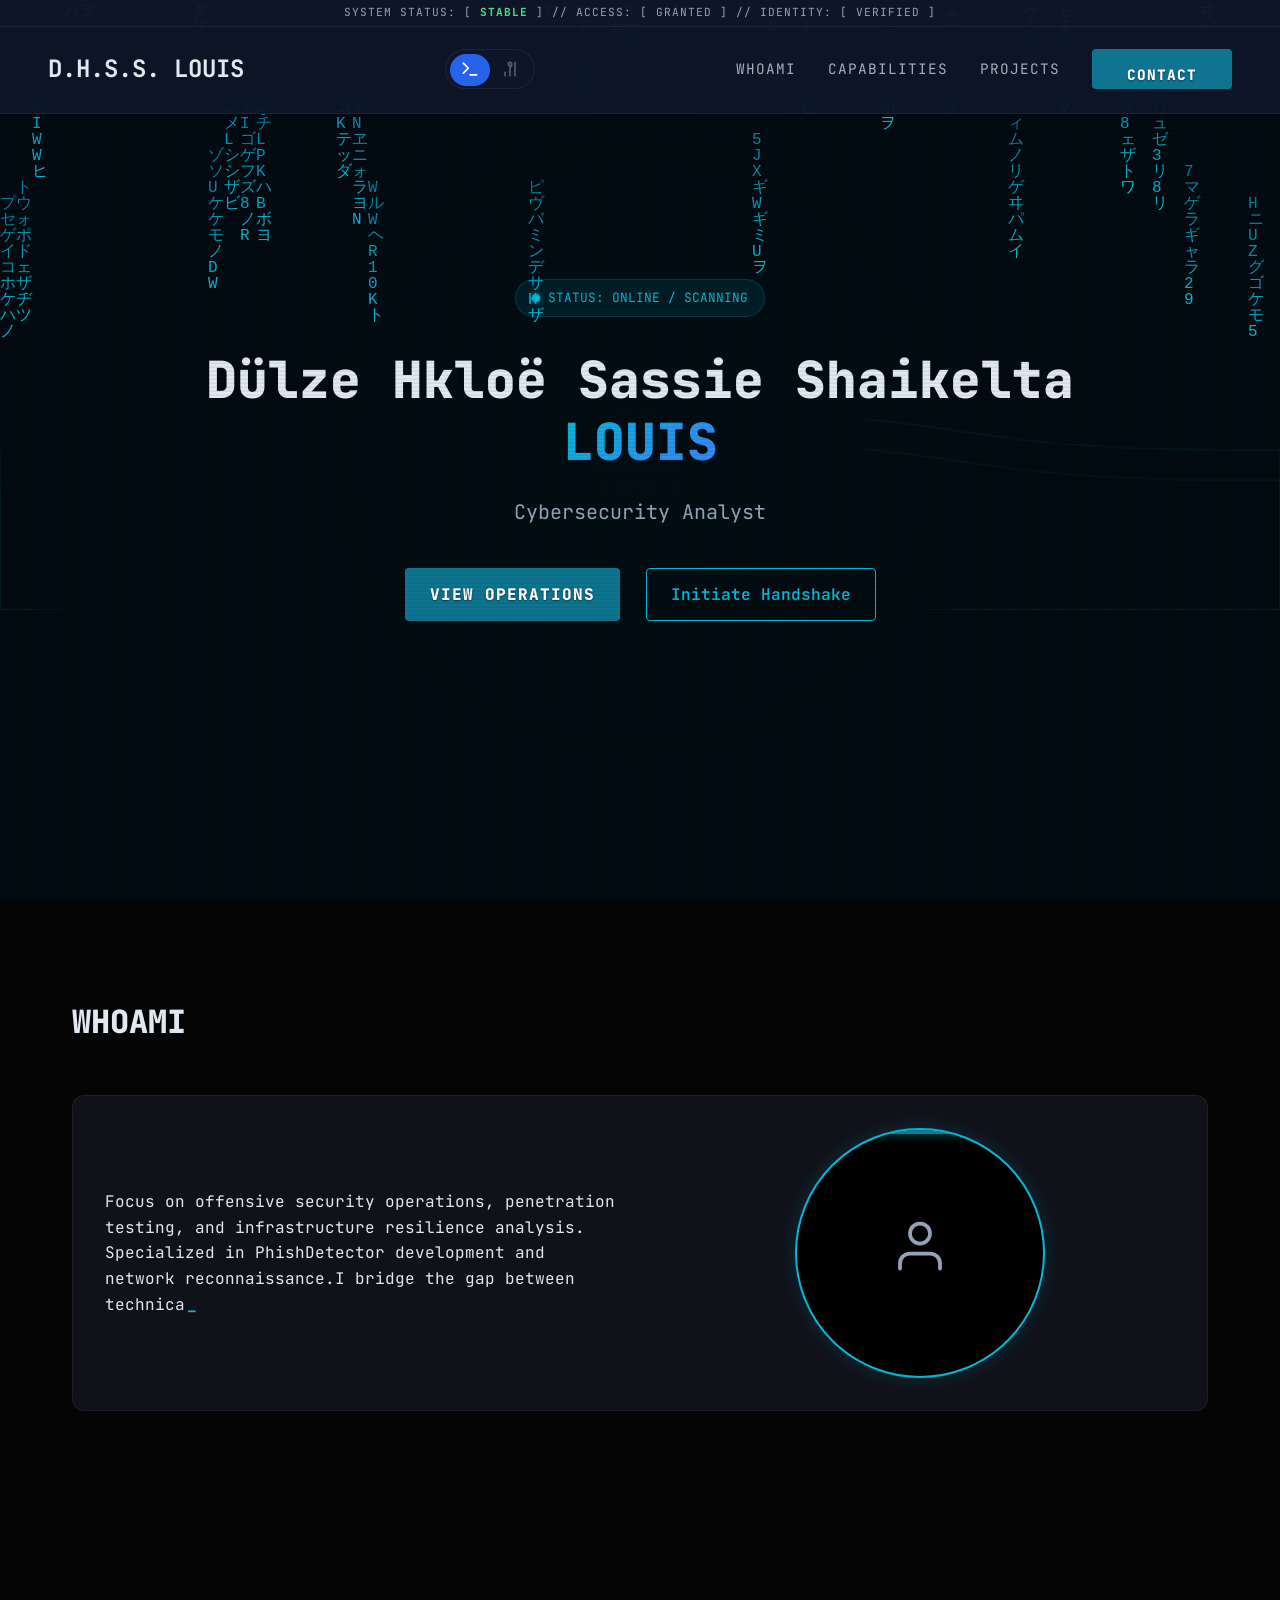
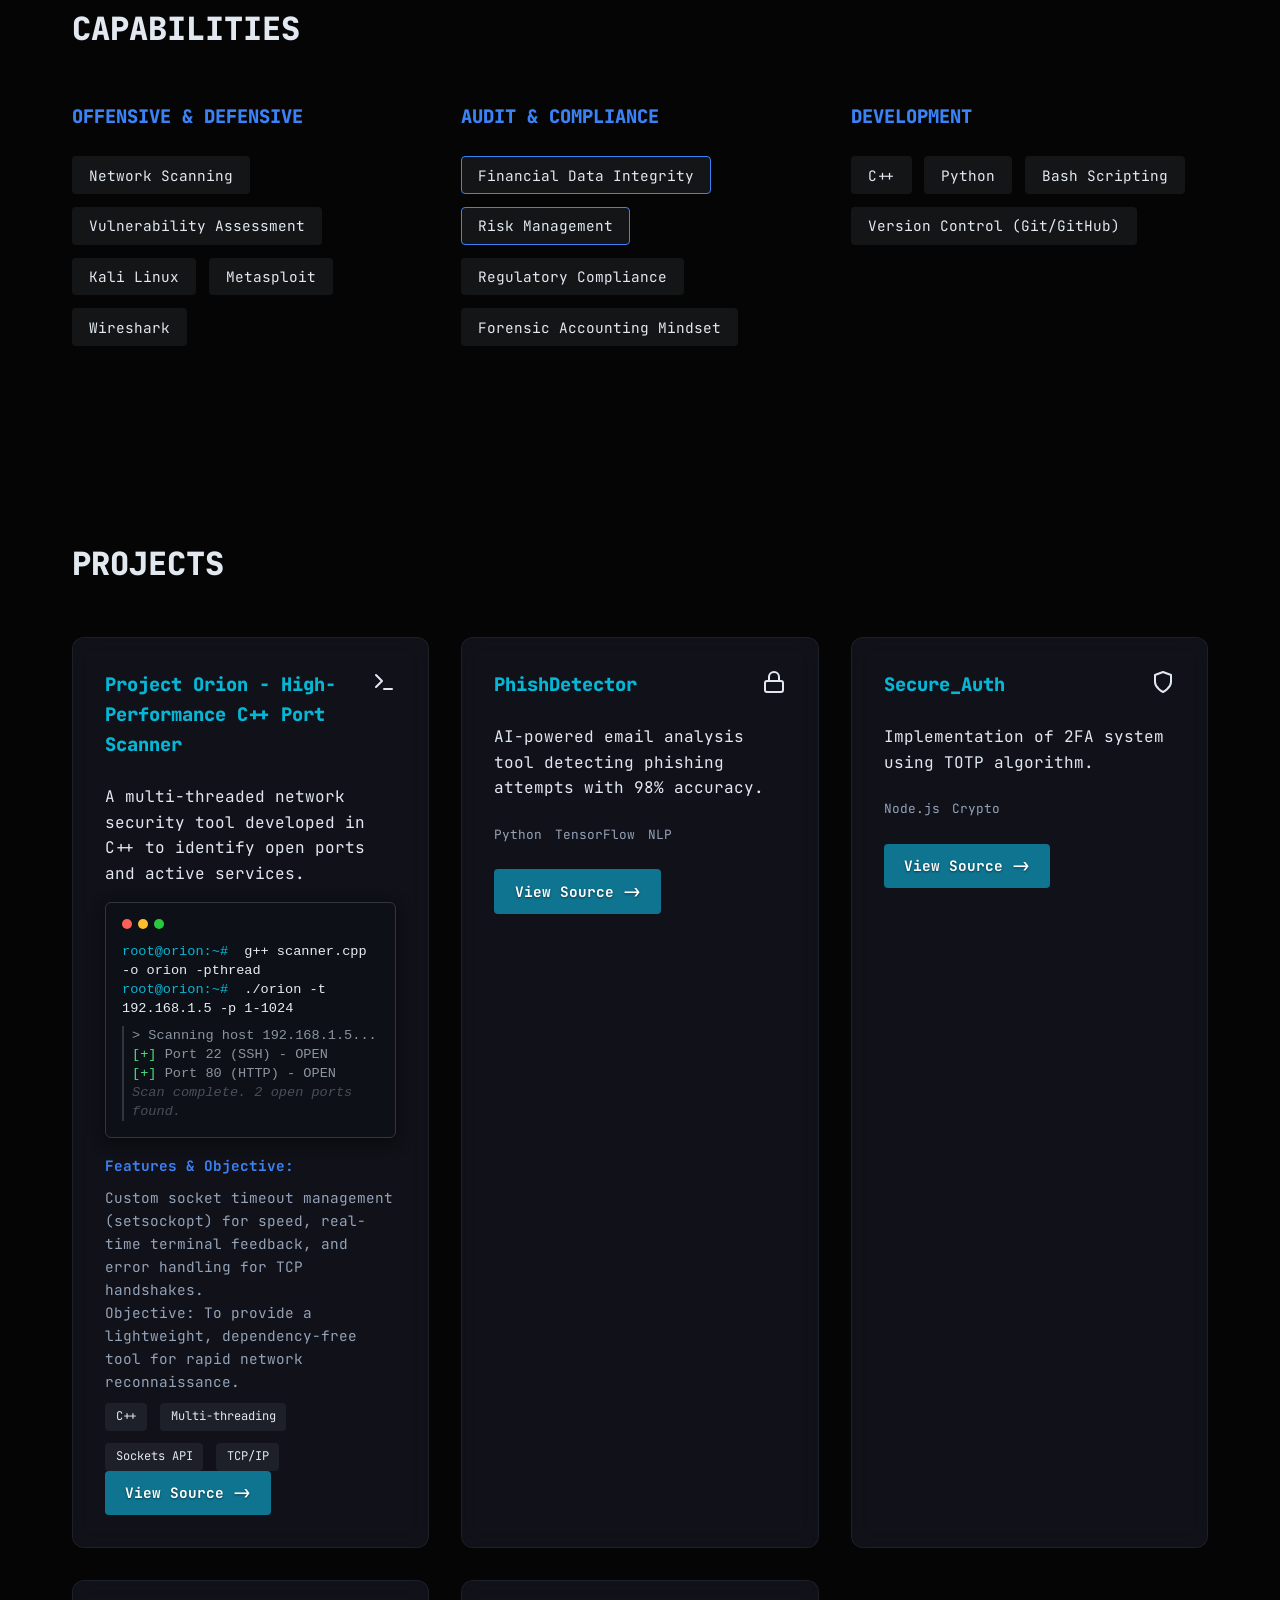
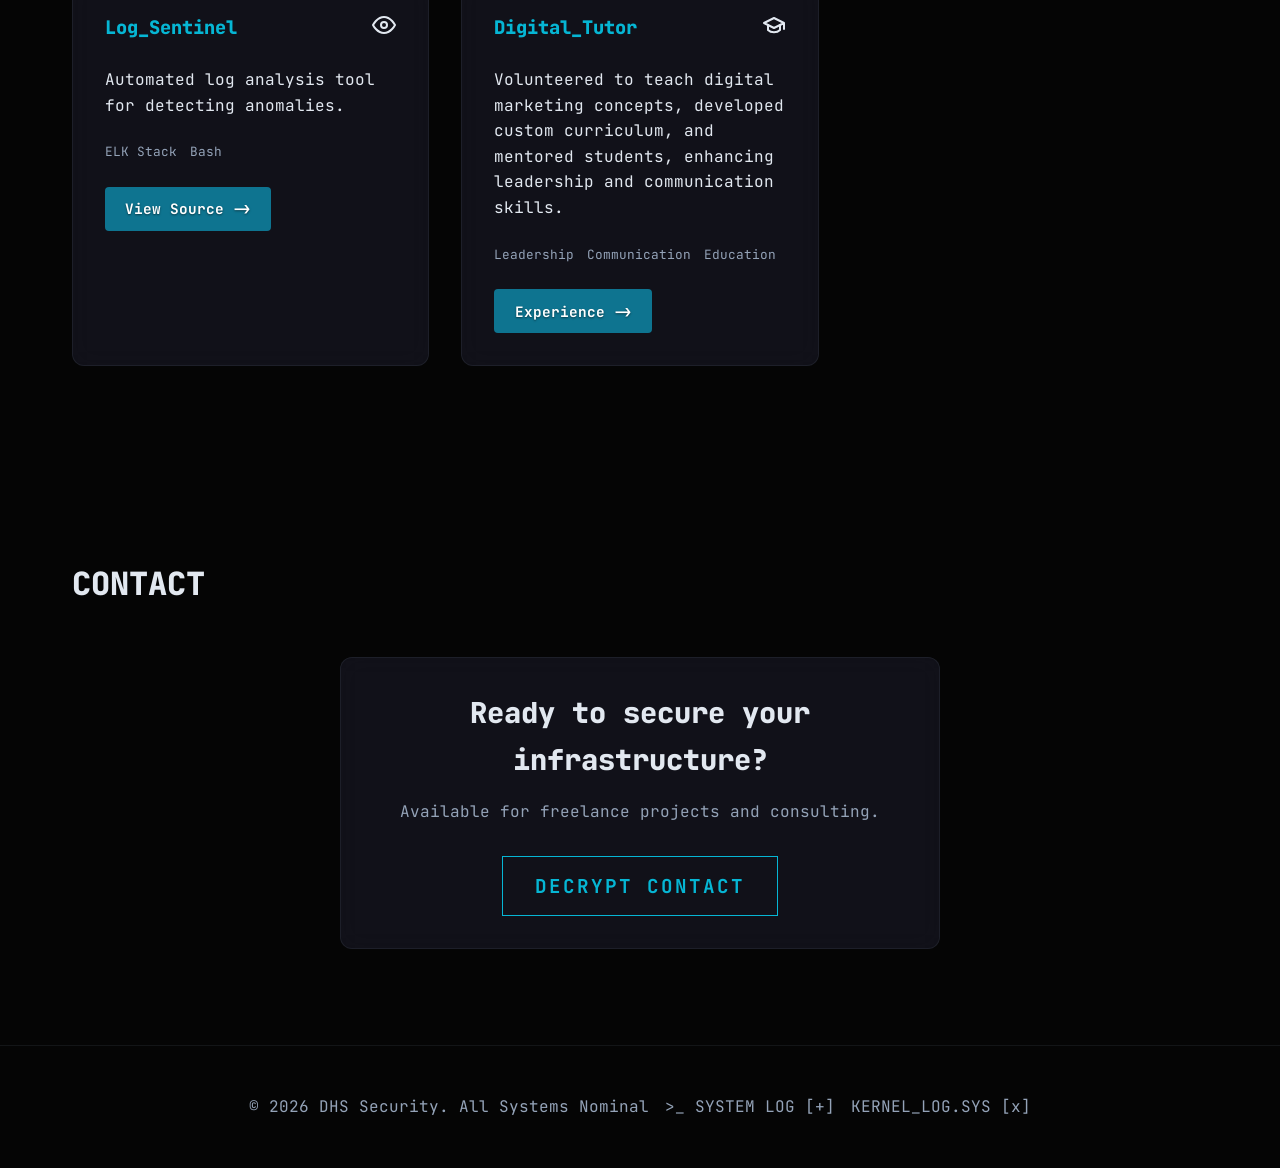
==== index.html @ 130d8137 "Update of Finance Page" ====
<!DOCTYPE html>
<html lang="fr">

<head>
    <meta charset="UTF-8">
    <meta name="viewport" content="width=device-width, initial-scale=1.0">
    <title>Louis | Cybersecurity Analyst</title>
    <link rel="stylesheet" href="style.css">
    <!-- Fonts -->
    <link rel="preconnect" href="https://fonts.googleapis.com">
    <link rel="preconnect" href="https://fonts.gstatic.com" crossorigin>
    <link
        href="https://fonts.googleapis.com/css2?family=Inter:wght@400;600;800&family=JetBrains+Mono:wght@400;700&display=swap"
        rel="stylesheet">
</head>

<body>
    <div class="background-mesh"></div>
    <div class="scanline-overlay"></div>
    <div class="data-stream-background">
        <svg viewBox="0 0 1440 320" xmlns="http://www.w3.org/2000/svg" preserveAspectRatio="none">
            <path fill="none" stroke="rgba(6,182,212,0.15)" stroke-width="2"
                d="M0,160 L48,140 C96,120,192,80,288,90 C384,100,480,160,576,170 C672,180,768,140,864,130 C960,120,1056,140,1152,150 C1248,160,1344,160,1392,160 L1440,160V320H0Z"
                class="stream-path-1"></path>
            <path fill="none" stroke="rgba(59,130,246,0.15)" stroke-width="2"
                d="M0,192 L48,170 C96,150,192,110,288,120 C384,130,480,190,576,200 C672,210,768,170,864,160 C960,150,1056,170,1152,180 C1248,190,1344,190,1392,190 L1440,190V320H0Z"
                class="stream-path-2"></path>
        </svg>
    </div>
    <canvas id="matrix-canvas"></canvas>

    <div class="status-bar-container">
        <p class="status-bar-text cyber-only">SYSTEM STATUS: [ <span class="status-stable">STABLE</span> ] // ACCESS: [
            GRANTED ] // IDENTITY: [ VERIFIED ]</p>
        <p class="status-bar-text finance-only" style="display: none; letter-spacing: 2px; font-weight: 600;">SYSTEM
            STATUS: AUDIT_READY</p>
    </div>

    <nav class="navbar">
        <div class="logo">D.H.S.S. <span class="accent" data-text="LOUIS">LOUIS</span></div>

        <!-- Mode Switcher (Sliding Toggle) -->
        <div class="mode-toggle-container" id="mode-toggle-container">
            <div class="slider-accent"></div>
            <button class="mode-option active" id="mode-cyber" data-mode="cyber" title="Cyber Mode">
                <svg viewBox="0 0 24 24" width="20" height="20" stroke="currentColor" stroke-width="2" fill="none"
                    stroke-linecap="round" stroke-linejoin="round">
                    <polyline points="4 17 10 11 4 5"></polyline>
                    <line x1="12" y1="19" x2="20" y2="19"></line>
                </svg>
            </button>
            <button class="mode-option" id="mode-finance" data-mode="finance" title="Finance Mode">
                <svg viewBox="0 0 24 24" width="20" height="20" stroke="currentColor" stroke-width="2" fill="none"
                    stroke-linecap="round" stroke-linejoin="round">
                    <line x1="12" y1="20" x2="12" y2="10"></line>
                    <line x1="18" y1="20" x2="18" y2="4"></line>
                    <line x1="6" y1="20" x2="6" y2="16"></line>
                    <line x1="12" y1="10" x2="14" y2="8"></line>
                    <circle cx="12" cy="6" r="2"></circle>
                </svg>
            </button>
        </div>
        <ul class="nav-links">
            <li><a href="#about">WHOAMI</a></li>
            <li><a href="#skills">CAPABILITIES</a></li>
            <li><a href="#projects">PROJECTS</a></li>
            <li><a href="#contact" class="btn-primary">CONTACT</a></li>
        </ul>
    </nav>

    <main>
        <section id="hero" class="hero-section">
            <div class="hero-content">
                <p class="status-badge"><span class="status-dot"></span> STATUS: ONLINE / SCANNING</p>
                <h1 class="long-name">Dülze Hkloë Sassie Shaikelta <br><span class="gradient-text">LOUIS</span></h1>
                <p class="hero-subtitle cyber-only">Cybersecurity Analyst</p>
                <p class="hero-subtitle finance-only" style="display: none; color: #1e293b; font-weight: 500;">Financial
                    Audit Specialist</p>
                <div class="hero-actions">
                    <a href="#projects" class="btn-primary">View Operations</a>
                    <a href="#contact" class="btn-secondary">Initiate Handshake</a>
                </div>
            </div>
        </section>

        <section id="about" class="section-container">
            <h2 class="section-title"><span class="mono">WHOAMI</span></h2>
            <div class="glass-card about-card">
                <div class="about-text">
                    <p id="typewriter-text"></p>
                    <!-- Fallback content for SEO/No-JS -->
                    <noscript>
                        I bridge the gap between technical infrastructure security and financial integrity. With a
                        solid foundation in Accounting and Finance, I bring a unique analytical rigor to
                        cybersecurity, specializing in System Auditing, Compliance (GRC), and Risk Assessment. My
                        background allows me to understand not just the technical vulnerability, but its impact on
                        the organization’s assets. I am also a former Digital Marketing Tutor, passionate about
                        clear communication and technical mentorship.
                    </noscript>
                </div>
                <!-- Professional Photo Section -->
                <div class="about-visual">
                    <div class="profile-photo-container">
                        <div class="photo-placeholder">
                            <!-- User SVG -->
                            <svg viewBox="0 0 24 24" width="60" height="60" stroke="#94a3b8" stroke-width="1.5"
                                fill="none" stroke-linecap="round" stroke-linejoin="round">
                                <path d="M20 21v-2a4 4 0 0 0-4-4H8a4 4 0 0 0-4 4v2"></path>
                                <circle cx="12" cy="7" r="4"></circle>
                            </svg>
                        </div>
                        <div class="scan-line"></div>
                    </div>
                </div>
            </div>
        </section>
        <!-- Skills list section -->
        <section id="skills" class="section-container">
            <h2 class="section-title"><span class="mono">CAPABILITIES</span></h2>
            <div class="skills-grid">
                <div class="skill-category cyber-only">
                    <h3>OFFENSIVE & DEFENSIVE</h3>
                    <div class="tags">
                        <span class="tag">Network Scanning</span>
                        <span class="tag">Vulnerability Assessment</span>
                        <span class="tag">Kali Linux</span>
                        <span class="tag">Metasploit</span>
                        <span class="tag">Wireshark</span>
                    </div>
                </div>

                <!-- Finance Mode Service Cards -->
                <div class="service-cards-container finance-only" style="display: none;">
                    <div class="service-card">
                        <div class="icon-box">
                            <!-- Icon: BarChart -->
                            <svg xmlns="http://www.w3.org/2000/svg" width="32" height="32" viewBox="0 0 24 24"
                                fill="none" stroke="currentColor" stroke-width="2" stroke-linecap="round"
                                stroke-linejoin="round">
                                <line x1="12" y1="20" x2="12" y2="10"></line>
                                <line x1="18" y1="20" x2="18" y2="4"></line>
                                <line x1="6" y1="20" x2="6" y2="16"></line>
                            </svg>
                        </div>
                        <h4>Analyse Financière</h4>
                        <p>Audit de données et réconciliation bancaire automatisée.</p>
                    </div>
                    <div class="service-card">
                        <div class="icon-box">
                            <!-- Icon: ShieldCheck -->
                            <svg xmlns="http://www.w3.org/2000/svg" width="32" height="32" viewBox="0 0 24 24"
                                fill="none" stroke="currentColor" stroke-width="2" stroke-linecap="round"
                                stroke-linejoin="round">
                                <path d="M12 22s8-4 8-10V5l-8-3-8 3v7c0 6 8 10 8 10z"></path>
                                <path d="m9 12 2 2 4-4"></path>
                            </svg>
                        </div>
                        <h4>Conformité & GRC</h4>
                        <p>Respect des normes réglementaires et gestion des risques.</p>
                    </div>
                    <div class="service-card">
                        <div class="icon-box">
                            <!-- Icon: FileSearch -->
                            <svg xmlns="http://www.w3.org/2000/svg" width="32" height="32" viewBox="0 0 24 24"
                                fill="none" stroke="currentColor" stroke-width="2" stroke-linecap="round"
                                stroke-linejoin="round">
                                <path d="M14 2H6a2 2 0 0 0-2 2v16a2 2 0 0 0 2 2h12a2 2 0 0 0 2-2V8z"></path>
                                <polyline points="14 2 14 8 20 8"></polyline>
                                <line x1="16" y1="13" x2="8" y2="13"></line>
                                <line x1="16" y1="17" x2="8" y2="17"></line>
                                <polyline points="10 9 9 9 8 9"></polyline>
                            </svg>
                        </div>
                        <h4>Veille Documentaire</h4>
                        <p>Suivi législatif et analyse d'impact réglementaire.</p>
                    </div>
                    <div class="service-card">
                        <div class="icon-box">
                            <!-- Icon: Database -->
                            <svg xmlns="http://www.w3.org/2000/svg" width="32" height="32" viewBox="0 0 24 24"
                                fill="none" stroke="currentColor" stroke-width="2" stroke-linecap="round"
                                stroke-linejoin="round">
                                <ellipse cx="12" cy="5" rx="9" ry="3"></ellipse>
                                <path d="M21 12c0 1.66-4 3-9 3s-9-1.34-9-3"></path>
                                <path d="M3 5v14c0 1.66 4 3 9 3s9-1.34 9-3V5"></path>
                            </svg>
                        </div>
                        <h4>Gestion de Données</h4>
                        <p>Organisation et sécurisation des bases de données critiques.</p>
                    </div>
                </div>

                <div class="skill-category cyber-only">
                    <h3>AUDIT & COMPLIANCE</h3>
                    <div class="tags">
                        <span class="tag" style="border-color: var(--accent-secondary)">Financial Data
                            Integrity</span>
                        <span class="tag" style="border-color: var(--accent-secondary)">Risk Management</span>
                        <span class="tag">Regulatory Compliance</span>
                        <span class="tag">Forensic Accounting Mindset</span>
                    </div>
                </div>
                <div class="skill-category">
                    <h3>DEVELOPMENT</h3>
                    <div class="tags">
                        <span class="tag">C++</span>
                        <span class="tag">Python</span>
                        <span class="tag">Bash Scripting</span>
                        <span class="tag">Version Control (Git/GitHub)</span>
                    </div>
                </div>
        </section>

        <section id="projects" class="section-container">
            <h2 class="section-title"><span class="mono">PROJECTS</span></h2>
            <div class="projects-grid">
                <!-- Project 1 -->
                <article class="project-card glass-card cyber-only">
                    <div class="project-header">
                        <h3 class="mono">Project Orion - High-Performance C++ Port Scanner</h3>
                        <span class="icon">
                            <!-- Terminal Icon -->
                            <svg viewBox="0 0 24 24" width="24" height="24" stroke="currentColor" stroke-width="2"
                                fill="none" stroke-linecap="round" stroke-linejoin="round">
                                <polyline points="4 17 10 11 4 5"></polyline>
                                <line x1="12" y1="19" x2="20" y2="19"></line>
                            </svg>
                        </span>
                    </div>
                    <p>A multi-threaded network security tool developed in C++ to identify open ports and active
                        services.</p>

                    <div class="terminal-preview">
                        <div class="terminal-header">
                            <span class="dot red"></span><span class="dot yellow"></span><span class="dot green"></span>
                        </div>
                        <div class="terminal-body">
                            <div class="cmd-line"><span class="prompt root">root@orion:~#</span> <span
                                    class="typing-cmd">g++ scanner.cpp -o orion -pthread</span></div>
                            <div class="cmd-line delayed"><span class="prompt root">root@orion:~#</span> <span
                                    class="typing-cmd">./orion -t 192.168.1.5 -p 1-1024</span></div>
                            <div class="cmd-output delayed-2">
                                <span class="accent">></span> Scanning host 192.168.1.5...<br>
                                <span class="success">[+]</span> Port 22 (SSH) - OPEN<br>
                                <span class="success">[+]</span> Port 80 (HTTP) - OPEN<br>
                                <span class="dim">Scan complete. 2 open ports found.</span>
                            </div>
                        </div>
                    </div>

                    <div class="project-details">
                        <h4 class="mono"
                            style="font-size: 0.9rem; color: var(--accent-secondary); margin-bottom: 0.5rem;">
                            Features & Objective:</h4>
                        <p style="font-size: 0.9rem; color: var(--text-muted);">Custom socket timeout management
                            (setsockopt) for speed, real-time terminal feedback, and error handling for TCP
                            handshakes.<br>Objective: To provide a lightweight, dependency-free tool for rapid network
                            reconnaissance.</p>
                        <div class="tags small-tags" style="margin-top: 10px;">
                            <span class="tag">C++</span>
                            <span class="tag">Multi-threading</span>
                            <span class="tag">Sockets API</span>
                            <span class="tag">TCP/IP</span>
                        </div>
                    </div>
                    <div class="project-actions">
                        <a href="https://github.com/Sass-1/project-orion-placeholder" class="link-arrow">View Source
                            -></a>
                    </div>
                </article>

                <!-- Project PhishDetector (Cyber Only) -->
                <article class="project-card glass-card cyber-only">
                    <div class="project-header">
                        <h3 class="mono">PhishDetector</h3>
                        <span class="icon">
                            <svg viewBox="0 0 24 24" width="24" height="24" stroke="currentColor" stroke-width="2"
                                fill="none" stroke-linecap="round" stroke-linejoin="round">
                                <rect x="3" y="11" width="18" height="11" rx="2" ry="2"></rect>
                                <path d="M7 11V7a5 5 0 0 1 10 0v4"></path>
                            </svg>
                        </span>
                    </div>
                    <p>AI-powered email analysis tool detecting phishing attempts with 98% accuracy.</p>
                    <div class="project-tech">
                        <span>Python</span><span>TensorFlow</span><span>NLP</span>
                    </div>
                    <a href="#" class="link-arrow">View Source -></a>
                </article>

                <!-- Project 2 -->
                <article class="project-card glass-card cyber-only">
                    <div class="project-header">
                        <h3 class="mono">Secure_Auth</h3>
                        <span class="icon">
                            <!-- Shield Icon -->
                            <svg viewBox="0 0 24 24" width="24" height="24" stroke="currentColor" stroke-width="2"
                                fill="none" stroke-linecap="round" stroke-linejoin="round">
                                <path d="M12 22s8-4 8-10V5l-8-3-8 3v7c0 6 8 10 8 10z"></path>
                            </svg>
                        </span>
                    </div>
                    <p>Implementation of 2FA system using TOTP algorithm.</p>
                    <div class="project-tech">
                        <span>Node.js</span><span>Crypto</span>
                    </div>
                    <a href="#" class="link-arrow">View Source -></a>
                </article>

                <!-- Project 3 -->
                <article class="project-card glass-card cyber-only">
                    <div class="project-header">
                        <h3 class="mono">Log_Sentinel</h3>
                        <span class="icon">
                            <!-- Eye Icon -->
                            <svg viewBox="0 0 24 24" width="24" height="24" stroke="currentColor" stroke-width="2"
                                fill="none" stroke-linecap="round" stroke-linejoin="round">
                                <path d="M1 12s4-8 11-8 11 8 11 8-4 8-11 8-11-8-11-8z"></path>
                                <circle cx="12" cy="12" r="3"></circle>
                            </svg>
                        </span>
                    </div>
                    <p>Automated log analysis tool for detecting anomalies.</p>
                    <div class="project-tech">
                        <span>ELK Stack</span><span>Bash</span>
                    </div>
                    <a href="#" class="link-arrow">View Source -></a>
                </article>
                <!-- Digital Marketing Tutor Experience (Finance/General) -->
                <article class="project-card glass-card cyber-only">
                    <div class="project-header">
                        <h3 class="mono">Digital_Tutor</h3>
                        <span class="icon">
                            <!-- Graduation Cap -->
                            <svg viewBox="0 0 24 24" width="24" height="24" stroke="currentColor" stroke-width="2"
                                fill="none" stroke-linecap="round" stroke-linejoin="round">
                                <path d="M22 10v6M2 10l10-5 10 5-10 5z"></path>
                                <path d="M6 12v5c3 3 9 3 12 0v-5"></path>
                            </svg>
                        </span>
                    </div>
                    <p>Volunteered to teach digital marketing concepts, developed custom curriculum, and mentored
                        students, enhancing leadership and communication skills.</p>
                    <div class="project-tech">
                        <span>Leadership</span><span>Communication</span><span>Education</span>
                    </div>
                    <span class="link-arrow">Experience -></span>
                </article>

                <!-- Digital Marketing Tutor (Finance Version) -->
                <article class="project-card glass-card finance-only" style="display: none;">
                    <div class="project-header">
                        <h3 class="mono">Digital_Tutor</h3>
                        <span class="icon">
                            <!-- Audit Report / Loupe Icon -->
                            <svg viewBox="0 0 24 24" width="24" height="24" stroke="currentColor" stroke-width="2"
                                fill="none" stroke-linecap="round" stroke-linejoin="round">
                                <path d="M14 2H6a2 2 0 0 0-2 2v16a2 2 0 0 0 2 2h12a2 2 0 0 0 2-2V8z"></path>
                                <polyline points="14 2 14 8 20 8"></polyline>
                                <path d="M16 13H8"></path>
                                <path d="M16 17H8"></path>
                                <path d="M10 9H8"></path>
                            </svg>
                        </span>
                    </div>
                    <p>Gestion de curriculum et structuration pédagogique pour des programmes de marketing numérique,
                        mettant l'accent sur l'analyse et la méthodologie.</p>
                    <div class="project-tech">
                        <span>Pédagogie</span><span>Structuration</span><span>Analyse</span>
                    </div>
                    <span class="link-arrow">Détails -></span>
                </article>

                <!-- Audit de Gouvernance Placeholder (Finance Only) -->
                <article class="project-card glass-card finance-only" style="display: none;">
                    <div class="project-header">
                        <h3 class="mono">Audit de Gouvernance</h3>
                        <span class="icon">
                            <!-- Shield/Check Icon -->
                            <svg viewBox="0 0 24 24" width="24" height="24" stroke="currentColor" stroke-width="2"
                                fill="none" stroke-linecap="round" stroke-linejoin="round">
                                <path d="M12 22s8-4 8-10V5l-8-3-8 3v7c0 6 8 10 8 10z"></path>
                                <polyline points="9 12 11 14 15 10"></polyline>
                            </svg>
                        </span>
                    </div>
                    <p class="section-placeholder">Mission à venir chez ECC. Préparation de l'audit de conformité et
                        analyse des risques.</p>
                    <div class="project-tech">
                        <span>Audit</span><span>GRC</span><span>ECC</span>
                    </div>
                    <span class="link-arrow">En Préparation -></span>
                </article>
            </div>

            <!-- Finance Only Projects Placeholder -->
            <div class="projects-grid finance-only" style="display: none; margin-top: 2rem;">
                <article class="project-card glass-card">
                    <div class="project-header">
                        <h3 class="mono">Financial Audit Automation</h3>
                        <span class="icon">
                            <svg viewBox="0 0 24 24" width="24" height="24" stroke="currentColor" stroke-width="2"
                                fill="none" stroke-linecap="round" stroke-linejoin="round">
                                <line x1="12" y1="1" x2="12" y2="23"></line>
                                <path d="M17 5H9.5a3.5 3.5 0 0 0 0 7h5a3.5 3.5 0 0 1 0 7H6"></path>
                            </svg>
                        </span>
                    </div>
                    <p>Automated reconciliation scripts reducing audit time by 40%.</p>
                    <div class="project-tech">
                        <span>Python (Pandas)</span><span>Excel VBA</span>
                    </div>
                </article>
            </div>
            </article>
            </div>
        </section>



        <section id="contact" class="section-container">
            <h2 class="section-title"><span class="mono">CONTACT</span></h2>
            <div class="glass-card contact-wrapper">
                <h3>Ready to secure your infrastructure?</h3>
                <p>Available for freelance projects and consulting.</p>
                <div id="contact-interaction-zone">
                    <button id="dynamic-contact-btn" class="cyber-btn-glitch" data-text="DECRYPT CONTACT">
                        <span class="btn-text">DECRYPT CONTACT</span>
                    </button>

                    <div id="contact-reveal" class="hidden-reveal">
                        <!-- Content revealed after interaction -->
                        <div class="contact-card-content">
                            <div class="social-links">
                                <a href="https://www.linkedin.com/in/dülze-hkloë-sassie-shaikelta-louis-1701b7370"
                                    target="_blank" class="social-icon-btn" data-tooltip="LinkedIn">
                                    <svg viewBox="0 0 24 24" width="24" height="24" stroke="currentColor"
                                        stroke-width="2" fill="none" stroke-linecap="round" stroke-linejoin="round">
                                        <path
                                            d="M16 8a6 6 0 0 1 6 6v7h-4v-7a2 2 0 0 0-2-2 2 2 0 0 0-2 2v7h-4v-7a6 6 0 0 1 6-6z">
                                        </path>
                                        <rect x="2" y="9" width="4" height="12"></rect>
                                        <circle cx="4" cy="4" r="2"></circle>
                                    </svg>
                                </a>
                                <a href="https://github.com/Sass-1" target="_blank" class="social-icon-btn"
                                    data-tooltip="GitHub">
                                    <svg viewBox="0 0 24 24" width="24" height="24" stroke="currentColor"
                                        stroke-width="2" fill="none" stroke-linecap="round" stroke-linejoin="round">
                                        <path
                                            d="M9 19c-5 1.5-5-2.5-7-3m14 6v-3.87a3.37 3.37 0 0 0-.94-2.61c3.14-.35 6.44-1.54 6.44-7A5.44 5.44 0 0 0 20 4.77 5.07 5.07 0 0 0 19.91 1S18.73.65 16 2.48a13.38 13.38 0 0 0-7 0C6.27.65 5.09 1 5.09 1A5.07 5.07 0 0 0 5 4.77a5.44 5.44 0 0 0-1.5 3.78c0 5.42 3.3 6.61 6.44 7A3.37 3.37 0 0 0 9 18.13V22">
                                        </path>
                                    </svg>
                                </a>
                                <a href="mailto:sassie.louis@esih.edu" class="social-icon-btn" data-tooltip="Email">
                                    <svg viewBox="0 0 24 24" width="24" height="24" stroke="currentColor"
                                        stroke-width="2" fill="none" stroke-linecap="round" stroke-linejoin="round">
                                        <path
                                            d="M4 4h16c1.1 0 2 .9 2 2v12c0 1.1-.9 2-2 2H4c-1.1 0-2-.9-2-2V6c0-1.1.9-2 2-2z">
                                        </path>
                                        <polyline points="22,6 12,13 2,6"></polyline>
                                    </svg>
                                </a>
                            </div>
                            <div class="contact-card-details finance-only"
                                style="margin-top: 1rem; color: var(--text-main);">
                                <p style="margin:0; font-weight:bold;">Louis Sassie</p>
                                <p style="margin:0; font-size:0.9rem;">Cybersecurity Analyst</p>
                                <p style="margin:0; font-size:0.8rem; opacity:0.8;">sassie.louis@esih.edu</p>
                            </div>
                        </div>
                    </div>
                </div>
                <!-- Contact button removed as per request -->
            </div>
        </section>
    </main>

    <div id="back-to-top" title="Back to Top">^</div>

    <footer class="footer">
        <p class="mono copyright">&copy; 2026 DHS Security. All Systems Nominal <span class="status-dot"></span></p>
        <div class="system-log-trigger cyber-only" id="system-log-trigger">
            <span class="cmd-icon">>_</span> SYSTEM LOG <span class="toggle-icon">[+]</span>
        </div>
        <div id="system-log-overlay" class="system-log-overlay hidden">
            <div class="log-header">
                <span>KERNEL_LOG.SYS</span>
                <span class="close-log">[x]</span>
            </div>
            <div class="log-content" id="log-content">
                <!-- Log lines injected by JS -->
            </div>
        </div>
    </footer>

    <script src="script.js"></script>
</body>

</html>
---- style.css ----
:root {
    --bg-color: #050505;
    --card-bg: rgba(20, 20, 30, 0.8);
    --text-main: #e2e8f0;
    --text-muted: #94a3b8;
    --accent-primary: #06b6d4;
    /* Cyan */
    --accent-secondary: #3b82f6;
    /* Blue */
    --accent-glow: rgba(6, 182, 212, 0.4);
    --font-heading: 'Inter', sans-serif;
    --font-mono: 'JetBrains Mono', monospace;
    --border-color: rgba(148, 163, 184, 0.1);
}

* {
    margin: 0;
    padding: 0;
    box-sizing: border-box;
}

/* Sliding Toggle Styles */
.mode-toggle-container {
    display: flex;
    position: relative;
    background: rgba(15, 23, 42, 0.8);
    border: 1px solid var(--border-color);
    border-radius: 50px;
    /* Pill shape */
    padding: 4px;
    width: 90px;
    height: 40px;
    justify-content: space-between;
    align-items: center;
    cursor: pointer;
}

#matrix-canvas {
    position: fixed;
    top: 0;
    left: 0;
    width: 100%;
    height: 100%;
    z-index: -1;
    display: block;
    opacity: 0.3;
    pointer-events: none;
}

.background-mesh {
    position: fixed;
    top: 0;
    left: 0;
    width: 100vw;
    height: 100vh;
    z-index: -2;
    /* Push mesh BEHIND matrix */
    background: radial-gradient(circle at 15% 50%, rgba(6, 182, 212, 0.15), transparent 25%),
        radial-gradient(circle at 85% 30%, rgba(59, 130, 246, 0.15), transparent 25%);
}

.mode-option {
    background: none;
    border: none;
    color: var(--text-muted);
    z-index: 2;
    cursor: pointer;
    width: 40px;
    height: 32px;
    display: flex;
    align-items: center;
    justify-content: center;
    transition: opacity 0.3s ease, color 0.3s ease;
    opacity: 0.5;
    /* Inactive transparency */
}

.mode-option.active {
    color: #ffffff;
    opacity: 1;
}

.slider-accent {
    position: absolute;
    top: 4px;
    left: 4px;
    width: 40px;
    height: 32px;
    background: #2563eb;
    /* Blue accent */
    border-radius: 50px;
    z-index: 1;
    transition: transform 0.4s cubic-bezier(0.18, 0.89, 0.32, 1.28);
}

/* Toggle state: if finance is active, slide right */
.mode-toggle-container.finance-active .slider-accent {
    transform: translateX(42px);
}

/* Main Body - Cyber Aesthetic Enforced */
body {
    background-color: var(--bg-color);
    color: var(--text-main);
    font-family: var(--font-mono);
    /* Terminal aesthetic enforced */
    line-height: 1.6;
    overflow-x: hidden;
    position: relative;
}

/* Background Logic */
body[data-theme="finance"] {
    background-color: #f8fafc;
    /* Very light slate/white */
    color: #1e293b;
    /* Dark text for contrast */
}

body[data-theme="finance"] .glass-card {
    background: rgba(255, 255, 255, 0.7);
    border: 1px solid rgba(148, 163, 184, 0.3);
    box-shadow: 0 4px 6px -1px rgba(0, 0, 0, 0.1);
}

body[data-theme="finance"] .glass-card:hover {
    box-shadow: 0 10px 15px -3px rgba(0, 0, 0, 0.1);
    transform: translateY(-2px);
    border-color: #3b82f6;
}

body[data-theme="finance"] .mode-toggle-container {
    background: #ffffff;
    border: 1px solid rgba(148, 163, 184, 0.3);
}

body[data-theme="finance"] h1,
body[data-theme="finance"] h2,
body[data-theme="finance"] h3 {
    color: #1e293b;
    font-family: 'Inter', sans-serif;
    /* Force Inter */
}

body[data-theme="finance"] .gradient-text {
    background: linear-gradient(135deg, #1e3a8a, #3b82f6);
    /* Navy to Blue */
    -webkit-background-clip: text;
    background-clip: text;
    /* Standard property */
    -webkit-text-fill-color: transparent;
}

/* Hide Cyber Elements in Finance Mode */
body[data-theme="finance"] #matrix-canvas,
body[data-theme="finance"] .scanline-overlay,
body[data-theme="finance"] .background-mesh,
body[data-theme="finance"] .status-dot,
body[data-theme="finance"] .glitch-active,
body[data-theme="finance"] .typing-cursor::after {
    display: none !important;
}

/* Service Cards Styling */
.service-cards-container {
    display: grid;
    grid-template-columns: repeat(auto-fit, minmax(240px, 1fr));
    gap: 1.5rem;
    margin-top: 1rem;
}

.service-card {
    background: #ffffff;
    border: 1px solid #e2e8f0;
    border-radius: 8px;
    padding: 1.5rem;
    box-shadow: 0 4px 6px -1px rgba(0, 0, 0, 0.05);
    transition: transform 0.2s ease, box-shadow 0.2s ease;
    text-align: center;
}

.service-card:hover {
    transform: translateY(-5px);
    box-shadow: 0 10px 15px -3px rgba(0, 0, 0, 0.1);
    border-color: #cbd5e1;
}

.service-card .icon-box {
    color: #1e293b;
    margin-bottom: 1rem;
    display: flex;
    justify-content: center;
}

.service-card h4 {
    color: #1e293b;
    font-family: 'Inter', sans-serif;
    font-weight: 700;
    margin-bottom: 0.5rem;
    font-size: 1.1rem;
}

.service-card p {
    color: #64748b;
    font-family: 'Inter', sans-serif;
    font-size: 0.9rem;
    line-height: 1.5;
}

/* Adjust Avatar in Finance Mode */
body[data-theme="finance"] .photo-placeholder {
    border: 2px solid #e2e8f0;
    background: #ffffff;
    box-shadow: 0 4px 6px -1px rgba(0, 0, 0, 0.1);
}

body[data-theme="finance"] .scan-line {
    display: none;
}

body[data-theme="finance"] .gradient-text {
    background: linear-gradient(135deg, #2563eb, #1e40af);
    -webkit-background-clip: text;
    -webkit-text-fill-color: transparent;
}

body[data-theme="finance"] .finance-mode-bg {
    display: block;
}

body[data-theme="finance"] #matrix-canvas {
    display: none !important;
}

/* Finance Mode Background Watermark */
.finance-mode-bg {
    display: none;
    position: fixed;
    top: 0;
    left: 0;
    width: 100vw;
    height: 100vh;
    z-index: -2;
    background-image:
        linear-gradient(rgba(248, 250, 252, 0.95), rgba(248, 250, 252, 0.95)),
        url("data:image/svg+xml,%3Csvg width='100' height='100' viewBox='0 0 100 100' xmlns='http://www.w3.org/2000/svg'%3E%3Cpath d='M10 90 L30 70 L50 80 L70 50 L90 60' stroke='%23cbd5e1' stroke-width='2' fill='none'/%3E%3C/svg%3E");
    background-size: cover, 200px 200px;
    opacity: 0.5;
    pointer-events: none;
}

/* Utilities for toggling */
body[data-theme="finance"] .cyber-only {
    display: none !important;
}

body[data-theme="finance"] .finance-only {
    display: block !important;
}

body[data-theme="finance"] .project-card.finance-only {
    display: flex !important;
    /* Restore flex for project cards */
    flex-direction: column;
}

body:not([data-theme="finance"]) .finance-only {
    display: none !important;
}

/* Data Stream Background */
.data-stream-background {
    position: fixed;
    top: 50%;
    left: 0;
    width: 100%;
    height: 320px;
    z-index: -1;
    opacity: 0.6;
    transform: translateY(-50%);
    pointer-events: none;
}

.data-stream-background svg {
    width: 100%;
    height: 100%;
    filter: drop-shadow(0 0 5px rgba(6, 182, 212, 0.2));
}

.stream-path-1,
.stream-path-2 {
    stroke-dasharray: 1000;
    stroke-dashoffset: 1000;
    animation: dash-flow 8s linear infinite;
}

.stream-path-2 {
    animation-delay: -4s;
    stroke: rgba(16, 185, 129, 0.15);
    /* Matrix Green hint */
}

@keyframes dash-flow {
    0% {
        stroke-dashoffset: 1000;
    }

    100% {
        stroke-dashoffset: 0;
    }
}

/* Background Mesh + Matrix */
.background-mesh {
    position: fixed;
    top: 0;
    left: 0;
    width: 100vw;
    height: 100vh;
    z-index: -1;
    background: radial-gradient(circle at 15% 50%, rgba(6, 182, 212, 0.15), transparent 25%),
        radial-gradient(circle at 85% 30%, rgba(59, 130, 246, 0.15), transparent 25%);
}

/* Typography & Utils */
h1,
h2,
h3 {
    font-weight: 800;
    font-family: var(--font-mono);
    /* Force Monospace/Terminal vibe */
}

.mono {
    font-family: var(--font-mono);
}

.gradient-text {
    background: linear-gradient(135deg, var(--accent-primary), var(--accent-secondary));
    -webkit-background-clip: text;
    background-clip: text;
    -webkit-text-fill-color: transparent;
}

.section-container {
    max-width: 1200px;
    margin: 0 auto;
    padding: 6rem 2rem;
}

.section-title {
    font-size: 2rem;
    margin-bottom: 3rem;
    display: flex;
    align-items: center;
    gap: 1rem;
}

/* Button & Links */
.btn-primary,
.btn-secondary {
    padding: 0.8rem 1.5rem;
    border-radius: 4px;
    text-decoration: none;
    font-weight: 600;
    transition: all 0.3s ease;
    display: inline-block;
}

.btn-primary {
    background: var(--accent-primary);
    color: #000;
}

.btn-primary {
    display: inline-flex;
    justify-content: center;
    align-items: center;
    background: #0e7490;
    /* Deeper Electric Blue/Neon Teal */
    color: #FFFFFF;
    /* Pure White */
    font-weight: 800;
    /* Extra Bold */
    font-family: var(--font-mono);
    border: 1px solid transparent;
    text-shadow: 0 1px 2px rgba(0, 0, 0, 0.5);
    animation: breathing 4s infinite ease-in-out;
    min-width: 140px;
    /* Ensure roughly equal width */
    text-transform: uppercase;
    letter-spacing: 1px;
}

.btn-primary:hover {
    box-shadow: 0 0 20px var(--accent-glow);
    transform: translateY(-2px);
    text-shadow: 0 0 8px rgba(6, 182, 212, 0.6);
}

.hero-actions .btn-primary {
    animation: none !important;
}

@keyframes breathing {
    0% {
        box-shadow: 0 0 5px rgba(6, 182, 212, 0.2);
    }

    50% {
        box-shadow: 0 0 15px rgba(6, 182, 212, 0.5);
    }

    100% {
        box-shadow: 0 0 5px rgba(6, 182, 212, 0.2);
    }
}

.btn-secondary {
    border: 1px solid var(--accent-primary);
    color: var(--accent-primary);
    margin-left: 1rem;
}

.btn-secondary:hover {
    background: rgba(6, 182, 212, 0.1);
}

/* Navbar */
.navbar {
    display: flex;
    justify-content: space-between;
    align-items: center;
    padding: 1.5rem 3rem;
    position: fixed;
    width: 100%;
    top: 25px;
    /* Height of status bar */
    z-index: 100;
    backdrop-filter: blur(10px);
    border-bottom: 1px solid var(--border-color);
    background: rgba(15, 23, 42, 0.85);
    /* Slightly clearer background */
}

.status-bar-container {
    width: 100%;
    background: rgba(15, 23, 42, 0.95);
    border-bottom: 1px solid var(--border-color);
    padding: 4px 0;
    text-align: center;
    position: fixed;
    top: 0;
    z-index: 110;
}

.status-bar-text {
    font-family: var(--font-mono);
    font-size: 0.7rem;
    color: var(--text-muted);
    letter-spacing: 1px;
    margin: 0;
}

.status-stable {
    color: #4ade80;
    /* Green */
    font-weight: bold;
    animation: text-pulse 2s infinite;
}

@keyframes text-pulse {
    0% {
        opacity: 0.7;
        text-shadow: 0 0 0 #4ade80;
    }

    50% {
        opacity: 1;
        text-shadow: 0 0 5px #4ade80;
    }

    100% {
        opacity: 0.7;
        text-shadow: 0 0 0 #4ade80;
    }
}

.logo {
    font-family: var(--font-mono);
    font-weight: 700;
    font-size: 1.5rem;
    color: var(--text-main);
}

.nav-links {
    list-style: none;
    display: flex;
    gap: 2rem;
    align-items: center;
}

.nav-links a {
    color: #cbd5e1;
    /* Off-White/Silver */
    text-decoration: none;
    font-size: 0.9rem;
    transition: all 0.3s;
    opacity: 0.8;
    position: relative;
    padding-bottom: 2px;
    letter-spacing: 1px;
}

.nav-links a:hover,
.nav-links a.active {
    color: var(--accent-primary);
    /* Bright Cyan */
    opacity: 1;
    font-weight: 800;
    /* Bold effect */
    text-shadow: 0 0 10px var(--accent-glow);
}

.nav-links a.active {
    border-bottom: 2px solid var(--accent-primary);
    box-shadow: 0 2px 10px -2px var(--accent-glow);
}

.nav-links a.btn-primary {
    opacity: 1 !important;
    border-bottom: 1px solid transparent !important;
    color: #FFFFFF !important;
    /* Reset border for button */
}

/* Glitch Effect for Logo */
.logo .accent {
    position: relative;
    display: inline-block;
}

.logo .accent.glitch-active {
    animation: glitch 1s infinite linear alternate-reverse;
}

.logo .accent::before,
.logo .accent::after {
    content: attr(data-text);
    position: absolute;
    top: 0;
    left: 0;
    width: 100%;
    height: 100%;
    background: var(--bg-color);
}

.logo .accent::before {
    left: 2px;
    text-shadow: -1px 0 #ff00c1;
    clip: rect(44px, 450px, 56px, 0);
    animation: glitch-anim 5s infinite linear alternate-reverse;
}

.logo .accent::after {
    left: -2px;
    text-shadow: -1px 0 #00fff9;
    clip: rect(44px, 450px, 56px, 0);
    animation: glitch-anim2 5s infinite linear alternate-reverse;
}

.contact-wrapper {
    text-align: center;
    padding: 3rem 2rem;
}

.contact-wrapper h3 {
    font-size: 1.8rem;
    margin-bottom: 1rem;
    color: var(--text-main);
}

.contact-wrapper p {
    color: var(--text-muted);
    margin-bottom: 2rem;
}

.social-links {
    display: flex;
    justify-content: center;
    gap: 2rem;
    margin-bottom: 3rem;
    /* Added margin for separation */
}

.social-icon-btn {
    color: var(--text-muted);
    transition: all 0.3s ease;
    padding: 0.5rem;
    border-radius: 50%;
    border: 1px solid transparent;
    /* Prepare for hover border */
    display: flex;
    align-items: center;
    justify-content: center;
}

.social-icon-btn:hover {
    color: var(--accent-primary);
    transform: translateY(-3px);
    text-shadow: 0 0 10px var(--accent-glow);
    border-color: var(--accent-glow);
    /* Optional: add border on hover */
    box-shadow: 0 0 15px rgba(6, 182, 212, 0.2);
}

.big-btn {
    font-size: 1.2rem;
    padding: 1rem 3rem;
    background: #0e7490;
    /* Solid Neon Blue-ish */
    color: #ffffff;
    /* Bold White */
    font-weight: 800;
    border: none;
    box-shadow: 0 0 15px rgba(14, 116, 144, 0.5);
}

.big-btn:hover {
    background: #06b6d4;
    /* Lighter cyan on hover */
    box-shadow: 0 0 25px rgba(6, 182, 212, 0.6);
    transform: scale(1.05);
}

@keyframes glitch-anim {
    0% {
        clip: rect(30px, 9999px, 10px, 0);
    }

    5% {
        clip: rect(68px, 9999px, 81px, 0);
    }

    10% {
        clip: rect(4px, 9999px, 86px, 0);
    }

    15% {
        clip: rect(25px, 9999px, 13px, 0);
    }

    20% {
        clip: rect(61px, 9999px, 53px, 0);
    }

    25% {
        clip: rect(51px, 9999px, 19px, 0);
    }

    30% {
        clip: rect(81px, 9999px, 35px, 0);
    }

    35% {
        clip: rect(10px, 9999px, 2px, 0);
    }

    40% {
        clip: rect(59px, 9999px, 84px, 0);
    }

    45% {
        clip: rect(2px, 9999px, 23px, 0);
    }

    50% {
        clip: rect(87px, 9999px, 94px, 0);
    }

    55% {
        clip: rect(65px, 9999px, 60px, 0);
    }

    60% {
        clip: rect(46px, 9999px, 12px, 0);
    }

    65% {
        clip: rect(11px, 9999px, 92px, 0);
    }

    70% {
        clip: rect(5px, 9999px, 56px, 0);
    }

    75% {
        clip: rect(38px, 9999px, 8px, 0);
    }

    80% {
        clip: rect(98px, 9999px, 3px, 0);
    }

    85% {
        clip: rect(49px, 9999px, 28px, 0);
    }

    90% {
        clip: rect(78px, 9999px, 63px, 0);
    }

    95% {
        clip: rect(30px, 9999px, 97px, 0);
    }

    100% {
        clip: rect(23px, 9999px, 59px, 0);
    }
}

@keyframes glitch-anim2 {
    0% {
        clip: rect(65px, 9999px, 100px, 0);
    }

    5% {
        clip: rect(52px, 9999px, 74px, 0);
    }

    10% {
        clip: rect(79px, 9999px, 85px, 0);
    }

    15% {
        clip: rect(75px, 9999px, 5px, 0);
    }

    20% {
        clip: rect(67px, 9999px, 61px, 0);
    }

    25% {
        clip: rect(14px, 9999px, 79px, 0);
    }

    30% {
        clip: rect(1px, 9999px, 66px, 0);
    }

    35% {
        clip: rect(86px, 9999px, 30px, 0);
    }

    40% {
        clip: rect(23px, 9999px, 98px, 0);
    }

    45% {
        clip: rect(85px, 9999px, 72px, 0);
    }

    50% {
        clip: rect(71px, 9999px, 75px, 0);
    }

    55% {
        clip: rect(2px, 9999px, 48px, 0);
    }

    60% {
        clip: rect(30px, 9999px, 16px, 0);
    }

    65% {
        clip: rect(59px, 9999px, 50px, 0);
    }

    70% {
        clip: rect(41px, 9999px, 62px, 0);
    }

    75% {
        clip: rect(2px, 9999px, 82px, 0);
    }

    80% {
        clip: rect(47px, 9999px, 73px, 0);
    }

    85% {
        clip: rect(3px, 9999px, 27px, 0);
    }

    90% {
        clip: rect(26px, 9999px, 55px, 0);
    }

    95% {
        clip: rect(42px, 9999px, 97px, 0);
    }

    100% {
        clip: rect(38px, 9999px, 49px, 0);
    }
}

/* Hero Section */
.hero-section {
    height: 100vh;
    display: flex;
    align-items: center;
    justify-content: center;
    text-align: center;
    padding: 0 2rem;
}

#matrix-canvas {
    position: fixed;
    top: 0;
    left: 0;
    width: 100vw;
    height: 100vh;
    z-index: -1;
    opacity: 0.05;
    /* Slightly more subtle for full page */
    pointer-events: none;
}

.hero-content {
    position: relative;
    z-index: 1;
}

.hero-content h1 {
    font-size: clamp(2.5rem, 5vw, 4.5rem);
    line-height: 1.2;
    margin-bottom: 1.5rem;
}

.long-name {
    font-size: clamp(2rem, 4vw, 3.5rem) !important;
}

.hero-subtitle {
    font-size: 1.25rem;
    color: var(--text-muted);
    max-width: 600px;
    margin: 0 auto 2.5rem;
}

.status-badge {
    display: inline-flex;
    align-items: center;
    gap: 0.5rem;
    padding: 0.5rem 1rem;
    background: rgba(6, 182, 212, 0.1);
    border-radius: 20px;
    border: 1px solid rgba(6, 182, 212, 0.2);
    font-family: var(--font-mono);
    font-size: 0.8rem;
    color: var(--accent-primary);
    margin-bottom: 2rem;
}

.status-dot {
    width: 8px;
    height: 8px;
    background: var(--accent-primary);
    border-radius: 50%;
    box-shadow: 0 0 5px var(--accent-primary);
    animation: pulse 2s infinite;
}

@keyframes pulse {
    0% {
        opacity: 1;
    }

    50% {
        opacity: 0.5;
    }

    100% {
        opacity: 1;
    }
}

/* Typing Cursor Enhancement */
.typing-cursor::after {
    content: '_';
    /* Terminal block cursor */
    animation: blink 0.8s step-end infinite;
    color: var(--accent-primary);
    font-weight: bold;
    margin-left: 2px;
}

@keyframes blink {

    0%,
    100% {
        opacity: 1;
    }

    50% {
        opacity: 0;
    }
}

/* Enhanced Glass Card Hover (Neon) */
.glass-card {
    background: var(--card-bg);
    backdrop-filter: blur(12px);
    border: 1px solid var(--border-color);
    border-radius: 12px;
    padding: 2rem;
    transition: all 0.3s ease;
    position: relative;
    overflow: hidden;
}

.glass-card:hover {
    transform: translateY(-5px) scale(1.02);
    border-color: var(--accent-primary);
    box-shadow: 0 0 20px rgba(6, 182, 212, 0.3), inset 0 0 10px rgba(6, 182, 212, 0.1);
}

.glass-card::before {
    content: '';
    position: absolute;
    top: 0;
    left: -100%;
    width: 100%;
    height: 100%;
    background: linear-gradient(90deg, transparent, rgba(255, 255, 255, 0.1), transparent);
    transition: 0.5s;
}

.glass-card:hover::before {
    left: 100%;
}

/* Matrix/Grid Background Enhancement */
/* Matrix/Grid Background Enhancement */
.background-mesh {
    background:
        linear-gradient(rgba(18, 16, 16, 0) 50%, rgba(0, 0, 0, 0.25) 50%),
        linear-gradient(90deg, rgba(255, 0, 0, 0.06), rgba(0, 255, 0, 0.02), rgba(0, 0, 255, 0.06)),
        radial-gradient(circle at 50% 50%, rgba(6, 182, 212, 0.05) 0%, transparent 50%);
    background-size: 100% 3px, 3px 100%, 100% 100%;
    animation: scanline 8s linear infinite;
    opacity: 0.4;
}

@keyframes scanline {
    0% {
        background-position: 0 0;
    }

    100% {
        background-position: 0 100%;
    }
}

/* About Section */
.about-card {
    display: grid;
    grid-template-columns: 1fr 1fr;
    gap: 3rem;
    align-items: center;
}

.profile-photo-container {
    width: 250px;
    height: 250px;
    margin: 0 auto;
    position: relative;
    border-radius: 50%;
    /* Circular photo */
    overflow: hidden;
    border: 2px solid var(--accent-primary);
    box-shadow: 0 0 20px rgba(6, 182, 212, 0.2);
    background: #000;
    display: flex;
    align-items: center;
    justify-content: center;
}

.photo-placeholder {
    font-size: 4rem;
    color: var(--text-muted);
}

.scan-line {
    position: absolute;
    top: 0;
    left: 0;
    width: 100%;
    height: 4px;
    background: var(--accent-primary);
    opacity: 0.7;
    box-shadow: 0 0 10px var(--accent-primary);
    animation: scan 3s infinite linear;
}

@keyframes scan {
    0% {
        top: -10%;
    }

    100% {
        top: 110%;
    }
}

/* Projects Grid */
.projects-grid {
    display: grid;
    grid-template-columns: repeat(auto-fit, minmax(300px, 1fr));
    gap: 2rem;
}

.project-card h3 {
    color: var(--accent-primary);
    margin-bottom: 0.5rem;
}

.project-header {
    display: flex;
    justify-content: space-between;
    margin-bottom: 1rem;
}

.project-tech {
    display: flex;
    gap: 0.8rem;
    margin: 1.5rem 0;
}

.project-tech span {
    font-size: 0.8rem;
    color: var(--text-muted);
    font-family: var(--font-mono);
}

/* Terminal Preview */
.terminal-preview {
    background: #0d1117;
    border: 1px solid #30363d;
    border-radius: 6px;
    padding: 1rem;
    margin: 1rem 0;
    font-family: 'Consolas', 'Monaco', monospace;
    font-size: 0.85rem;
    box-shadow: 0 4px 15px rgba(0, 0, 0, 0.5);
    position: relative;
    overflow: hidden;
}

.terminal-header {
    display: flex;
    gap: 6px;
    margin-bottom: 0.8rem;
}

.dot {
    width: 10px;
    height: 10px;
    border-radius: 50%;
}

.red {
    background: #ff5f56;
}

.yellow {
    background: #ffbd2e;
}

.green {
    background: #27c93f;
}

.terminal-body {
    color: #e6edf3;
    line-height: 1.4;
}

.prompt.root {
    color: var(--accent-primary);
    margin-right: 0.5rem;
}

.cmd-output {
    color: #8b949e;
    margin-top: 0.5rem;
    border-left: 2px solid #30363d;
    padding-left: 0.5rem;
}

.success {
    color: #4ade80;
}

.dim {
    color: #484f58;
    font-style: italic;
}

.delayed {
    animation: fade-in 0.5s ease-in forwards;
    animation-delay: 1.5s;
    opacity: 0;
}

.delayed-2 {
    animation: fade-in 0.5s ease-in forwards;
    animation-delay: 2.5s;
    opacity: 0;
}

@keyframes fade-in {
    to {
        opacity: 1;
    }
}

/* Glitch + Link Hover Effects */
.nav-links a:not(.btn-primary):hover {
    text-shadow: 2px 0 var(--accent-secondary), -2px 0 #ff00c1;
    animation: glitch-text-hover 0.3s cubic-bezier(.25, .46, .45, .94) both infinite;
}

@keyframes glitch-text-hover {
    0% {
        transform: translate(0);
    }

    20% {
        transform: translate(-2px, 2px);
    }

    40% {
        transform: translate(-2px, -2px);
    }

    60% {
        transform: translate(2px, 2px);
    }

    80% {
        transform: translate(2px, -2px);
    }

    100% {
        transform: translate(0);
    }
}

.link-arrow {
    color: var(--text-main);
    text-decoration: none;
    font-weight: 600;
    font-size: 0.9rem;
}

.link-arrow:hover {
    color: var(--accent-primary);
    text-decoration: underline;
}

/* Skills */
.skills-grid {
    display: grid;
    grid-template-columns: repeat(3, 1fr);
    gap: 2rem;
}

.skill-category h3 {
    margin-bottom: 1.5rem;
    color: var(--accent-secondary);
}

.tags {
    display: flex;
    flex-wrap: wrap;
    gap: 0.8rem;
}

.tag {
    background: rgba(148, 163, 184, 0.1);
    padding: 0.4rem 1rem;
    border-radius: 4px;
    font-size: 0.9rem;
    border: 1px solid transparent;
}

.tag:hover {
    border-color: var(--accent-primary);
    background: rgba(6, 182, 212, 0.2);
    box-shadow: 0 0 10px rgba(6, 182, 212, 0.4);
    transform: translateY(-2px);
    transition: all 0.3s ease;
    cursor: default;
}

.small-tags .tag {
    font-size: 0.75rem;
    padding: 0.2rem 0.6rem;
}

/* Contact */
.contact-wrapper {
    text-align: center;
    max-width: 600px;
    margin: 0 auto;
}

/* Scanline Overlay */
.scanline-overlay {
    position: fixed;
    top: 0;
    left: 0;
    width: 100vw;
    height: 100vh;
    background: repeating-linear-gradient(to bottom,
            transparent 0px,
            transparent 2px,
            rgba(0, 0, 0, 0.1) 3px,
            rgba(0, 0, 0, 0.1) 4px);
    pointer-events: none;
    z-index: 90;
    opacity: 0.6;
}

/* Contact Icons */
.social-links {
    display: flex;
    justify-content: center;
    gap: 2rem;
    margin: 2rem 0;
}

.social-icon-btn {
    width: 50px;
    height: 50px;
    border-radius: 50%;
    border: 1px solid var(--border-color);
    display: flex;
    align-items: center;
    justify-content: center;
    color: var(--text-muted);
    transition: all 0.3s cubic-bezier(0.4, 0, 0.2, 1);
    position: relative;
    background: rgba(15, 23, 42, 0.5);
}

.social-icon-btn:hover {
    color: var(--accent-primary);
    border-color: var(--accent-primary);
    transform: scale(1.15);
    box-shadow: 0 0 15px var(--accent-glow);
    background: rgba(6, 182, 212, 0.1);
}

.social-icon-btn svg {
    transition: transform 0.3s;
}

.social-icon-btn:hover svg {
    transform: scale(1.1);
}

/* Tooltips */
.social-icon-btn::after {
    content: attr(data-tooltip);
    position: absolute;
    bottom: -30px;
    left: 50%;
    transform: translateX(-50%) translateY(10px);
    background: var(--accent-primary);
    color: #000;
    padding: 4px 8px;
    border-radius: 4px;
    font-size: 0.75rem;
    font-weight: bold;
    font-family: var(--font-mono);
    opacity: 0;
    transition: all 0.3s;
    pointer-events: none;
    white-space: nowrap;
}

.social-icon-btn:hover::after {
    opacity: 1;
    transform: translateX(-50%) translateY(0);
}

.github-btn {
    border-color: var(--accent-secondary);
    color: var(--text-main);
    background: rgba(59, 130, 246, 0.1);
}

.github-btn:hover {
    background: rgba(59, 130, 246, 0.2);
    box-shadow: 0 0 15px rgba(59, 130, 246, 0.4);
}

.project-actions {
    margin-top: auto;
    display: flex;
    align-items: center;
}

.link-arrow {
    display: inline-flex;
    justify-content: center;
    align-items: center;
    padding: 0.6rem 1.2rem;
    background: #0e7490;
    /* Match Contact Button */
    color: #FFFFFF;
    /* Match Contact Button */
    border: 1px solid transparent;
    border-radius: 4px;
    text-decoration: none;
    font-weight: 700;
    font-size: 0.9rem;
    transition: all 0.3s;
    min-width: 140px;
    text-shadow: 0 1px 2px rgba(0, 0, 0, 0.5);
}

.link-arrow:hover {
    background: #155e75;
    /* Slightly darker on hover */
    color: #FFFFFF;
    box-shadow: 0 0 15px var(--accent-glow);
    transform: translateY(-2px);
}

footer {
    display: flex;
    justify-content: center;
    align-items: center;
    gap: 1rem;
    text-align: center;
    padding: 3rem;
    color: var(--text-muted);
    border-top: 1px solid var(--border-color);
}

#back-to-top {
    position: fixed;
    bottom: 30px;
    right: 30px;
    background: var(--card-bg);
    border: 1px solid var(--accent-primary);
    color: var(--accent-primary);
    width: 45px;
    height: 45px;
    border-radius: 50%;
    display: flex;
    align-items: center;
    justify-content: center;
    cursor: pointer;
    font-size: 1.5rem;
    opacity: 0;
    visibility: hidden;
    transition: all 0.3s;
    z-index: 1000;
    backdrop-filter: blur(5px);
}

#back-to-top.visible {
    opacity: 1;
    visibility: visible;
}

#back-to-top:hover {
    transform: translateY(-5px);
    box-shadow: 0 0 15px var(--accent-glow);
    background: rgba(6, 182, 212, 0.1);
}

/* Responsive */
@media (max-width: 768px) {
    .nav-links {
        display: none;
    }

    /* Simplified for now */
    .hero-content h1 {
        font-size: 2.5rem;
    }

    .about-card {
        grid-template-columns: 1fr;
    }

    .skills-grid {
        grid-template-columns: 1fr;
    }

    .profile-photo-container {
        width: 200px;
        height: 200px;
        margin-top: 2rem;
    }
}

/* =========================================
   THEME: FINANCE (LIGHT MODE)
   ========================================= */
[data-theme="finance"] {
    --bg-color: #f8fafc;
    /* Slate 50 */
    --card-bg: rgba(255, 255, 255, 0.85);
    --text-main: #1e293b;
    /* Slate 800 */
    --text-muted: #64748b;
    /* Slate 500 */
    --accent-primary: #2563eb;
    /* Royal Blue */
    --accent-secondary: #0891b2;
    /* Cyan-700 */
    --accent-glow: rgba(37, 99, 235, 0.2);
    --border-color: rgba(148, 163, 184, 0.2);
}

[data-theme="finance"] .glass-card {
    background: #ffffff;
    box-shadow: 0 4px 6px -1px rgba(0, 0, 0, 0.1), 0 2px 4px -1px rgba(0, 0, 0, 0.06);
    border: 1px solid #e2e8f0;
}

[data-theme="finance"] .glass-card:hover {
    box-shadow: 0 10px 15px -3px rgba(0, 0, 0, 0.1), 0 4px 6px -2px rgba(0, 0, 0, 0.05);
    transform: translateY(-2px);
    border-color: var(--accent-primary);
}

[data-theme="finance"] .navbar,
[data-theme="finance"] .status-bar-container {
    background: rgba(255, 255, 255, 0.9);
    border-bottom: 1px solid #e2e8f0;
}

[data-theme="finance"] .nav-links a {
    color: #475569;
}

[data-theme="finance"] .nav-links a:hover,
[data-theme="finance"] .nav-links a.active {
    color: var(--accent-primary);
    text-shadow: none;
    font-weight: 700;
}

[data-theme="finance"] .logo {
    color: #0f172a;
}

[data-theme="finance"] .project-card h3 {
    color: #1e40af;
    /* Darker blue for headings */
}

/* Visibility Utilities */
.cyber-only,
.finance-only {
    transition: opacity 0.3s ease, transform 0.3s ease;
}

[data-theme="finance"] .cyber-only {
    display: none !important;
}

[data-theme="finance"] .finance-only {
    display: grid !important;
    /* Restore grid layout for projects */
}

/* Default state (Cyber) */
:root:not([data-theme="finance"]) .finance-only {
    display: none !important;
}

/* Mode Switcher Styles */
.mode-switcher {
    display: flex;
    gap: 0.5rem;
    margin-right: 2rem;
    background: rgba(15, 23, 42, 0.5);
    padding: 4px;
    border-radius: 8px;
    border: 1px solid var(--border-color);
}

[data-theme="finance"] .mode-switcher {
    background: #e2e8f0;
}

.mode-btn {
    background: transparent;
    border: none;
    color: var(--text-muted);
    padding: 6px;
    border-radius: 6px;
    cursor: pointer;
    transition: all 0.2s;
    display: flex;
    align-items: center;
    justify-content: center;
}

.mode-btn:hover {
    color: var(--text-main);
}

.mode-btn.active {
    background: var(--accent-primary);
    color: #ffffff;
    box-shadow: 0 0 10px var(--accent-glow);
}

/* Adjustments for Finance Aesthetics */
[data-theme="finance"] .background-mesh {
    background: radial-gradient(circle at 15% 50%, rgba(37, 99, 235, 0.05), transparent 25%),
        radial-gradient(circle at 85% 30%, rgba(8, 145, 178, 0.05), transparent 25%);
    background-color: #f8fafc;
    opacity: 1;
    animation: none;
}

[data-theme="finance"] .scanline-overlay,
[data-theme="finance"] #matrix-canvas,
[data-theme="finance"] .data-stream-background {
    opacity: 0.1 !important;
    filter: grayscale(100%);
}

[data-theme="finance"] .status-bar-text {
    color: #475569;
}

[data-theme="finance"] .status-stable {
    color: #15803d;
    text-shadow: none;
}

/* =========================================
   INTERACTIVE CONTACT BUTTON
   ========================================= */

/* HIDE REVEALED CONTENT INITIALLY */
.hidden-reveal {
    display: none;
    opacity: 0;
    transition: opacity 0.5s ease;
}

.visible-reveal {
    display: block;
    animation: fadeIn 0.5s forwards;
}

@keyframes fadeIn {
    to {
        opacity: 1;
    }
}

/* CYBER MODE BUTTON (Glitch) */
.cyber-btn-glitch {
    background: transparent;
    border: 1px solid var(--accent-primary);
    color: var(--accent-primary);
    font-family: var(--font-mono);
    padding: 1rem 2rem;
    font-size: 1.2rem;
    font-weight: bold;
    cursor: pointer;
    position: relative;
    overflow: hidden;
    transition: all 0.3s;
    text-transform: uppercase;
    letter-spacing: 2px;
}

.cyber-btn-glitch::before {
    content: '';
    position: absolute;
    top: 0;
    left: -100%;
    width: 100%;
    height: 100%;
    background: var(--accent-primary);
    opacity: 0.2;
    transition: 0.5s;
}

.cyber-btn-glitch:hover::before {
    left: 100%;
}

.cyber-btn-glitch:hover {
    box-shadow: 0 0 15px var(--accent-glow);
    text-shadow: 0 0 5px var(--accent-primary);
}

/* FINANCE MODE BUTTON (Business Card) */
[data-theme="finance"] .cyber-btn-glitch {
    background: white;
    border: 1px solid #cbd5e1;
    color: #334155;
    border-radius: 8px;
    box-shadow: 0 2px 5px rgba(0, 0, 0, 0.05);
    font-family: var(--font-heading);
    /* Standard font */
    text-transform: none;
    letter-spacing: normal;
    font-weight: 600;
    display: inline-flex;
    align-items: center;
    gap: 0.5rem;
    padding: 0.8rem 1.5rem;
    font-size: 1rem;
}

[data-theme="finance"] .cyber-btn-glitch:hover {
    box-shadow: 0 4px 10px rgba(0, 0, 0, 0.1);
    transform: translateY(-2px);
    border-color: var(--accent-primary);
    color: var(--accent-primary);
}

/* FINANCE REVEAL CARD STYLE */
[data-theme="finance"] .contact-card-content {
    background: white;
    border: 1px solid #e2e8f0;
    padding: 2rem;
    border-radius: 12px;
    box-shadow: 0 10px 15px -3px rgba(0, 0, 0, 0.1);
    margin-top: 1rem;
    text-align: center;
}

/* Hiding button after reveal (optional, but requested behavior implies button triggers output) */
.btn-hidden {
    display: none !important;
}

/* Terminal Output Style for Cyber Reveal */
:root:not([data-theme="finance"]) .contact-card-content {
    border-left: 2px solid var(--accent-primary);
    padding-left: 1rem;
    margin-top: 1rem;
    text-align: left;
}

:root:not([data-theme="finance"]) .contact-card-content .social-links {
    justify-content: center;
    /* Centered as requested */
}
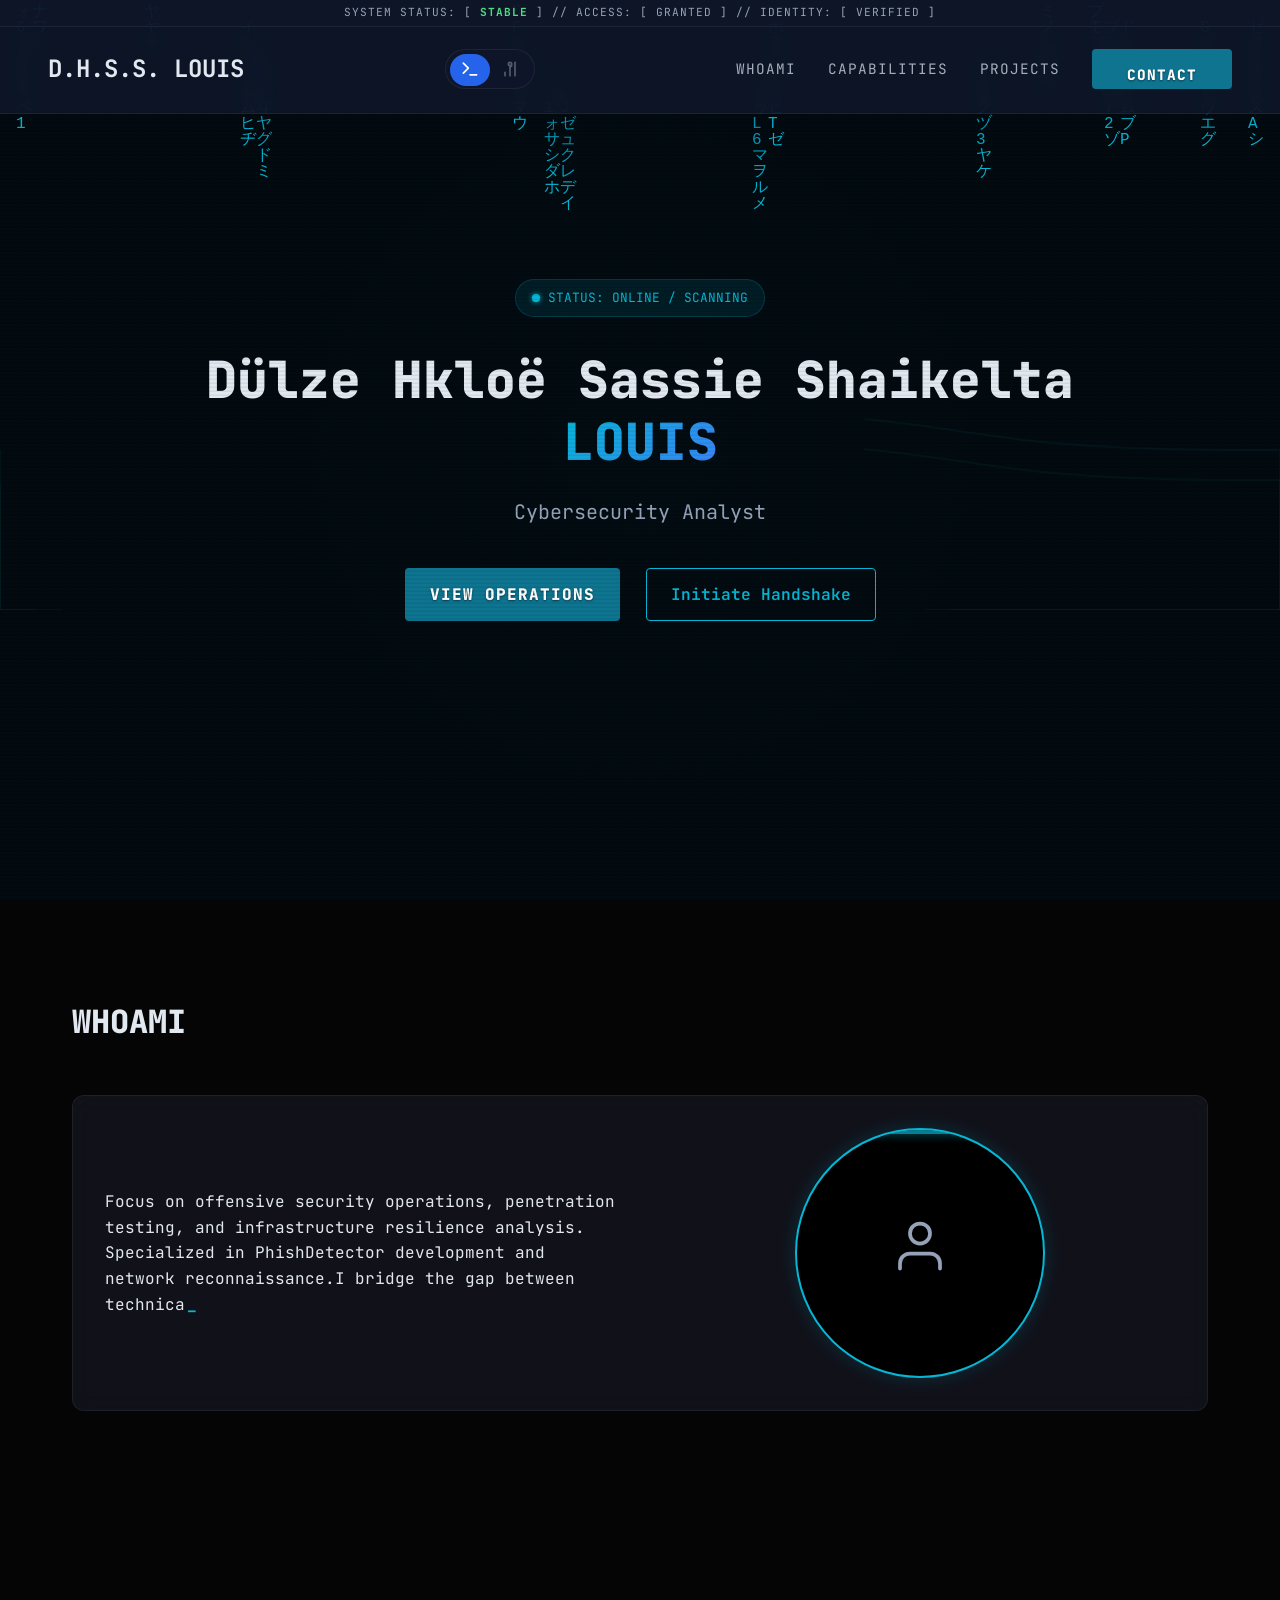
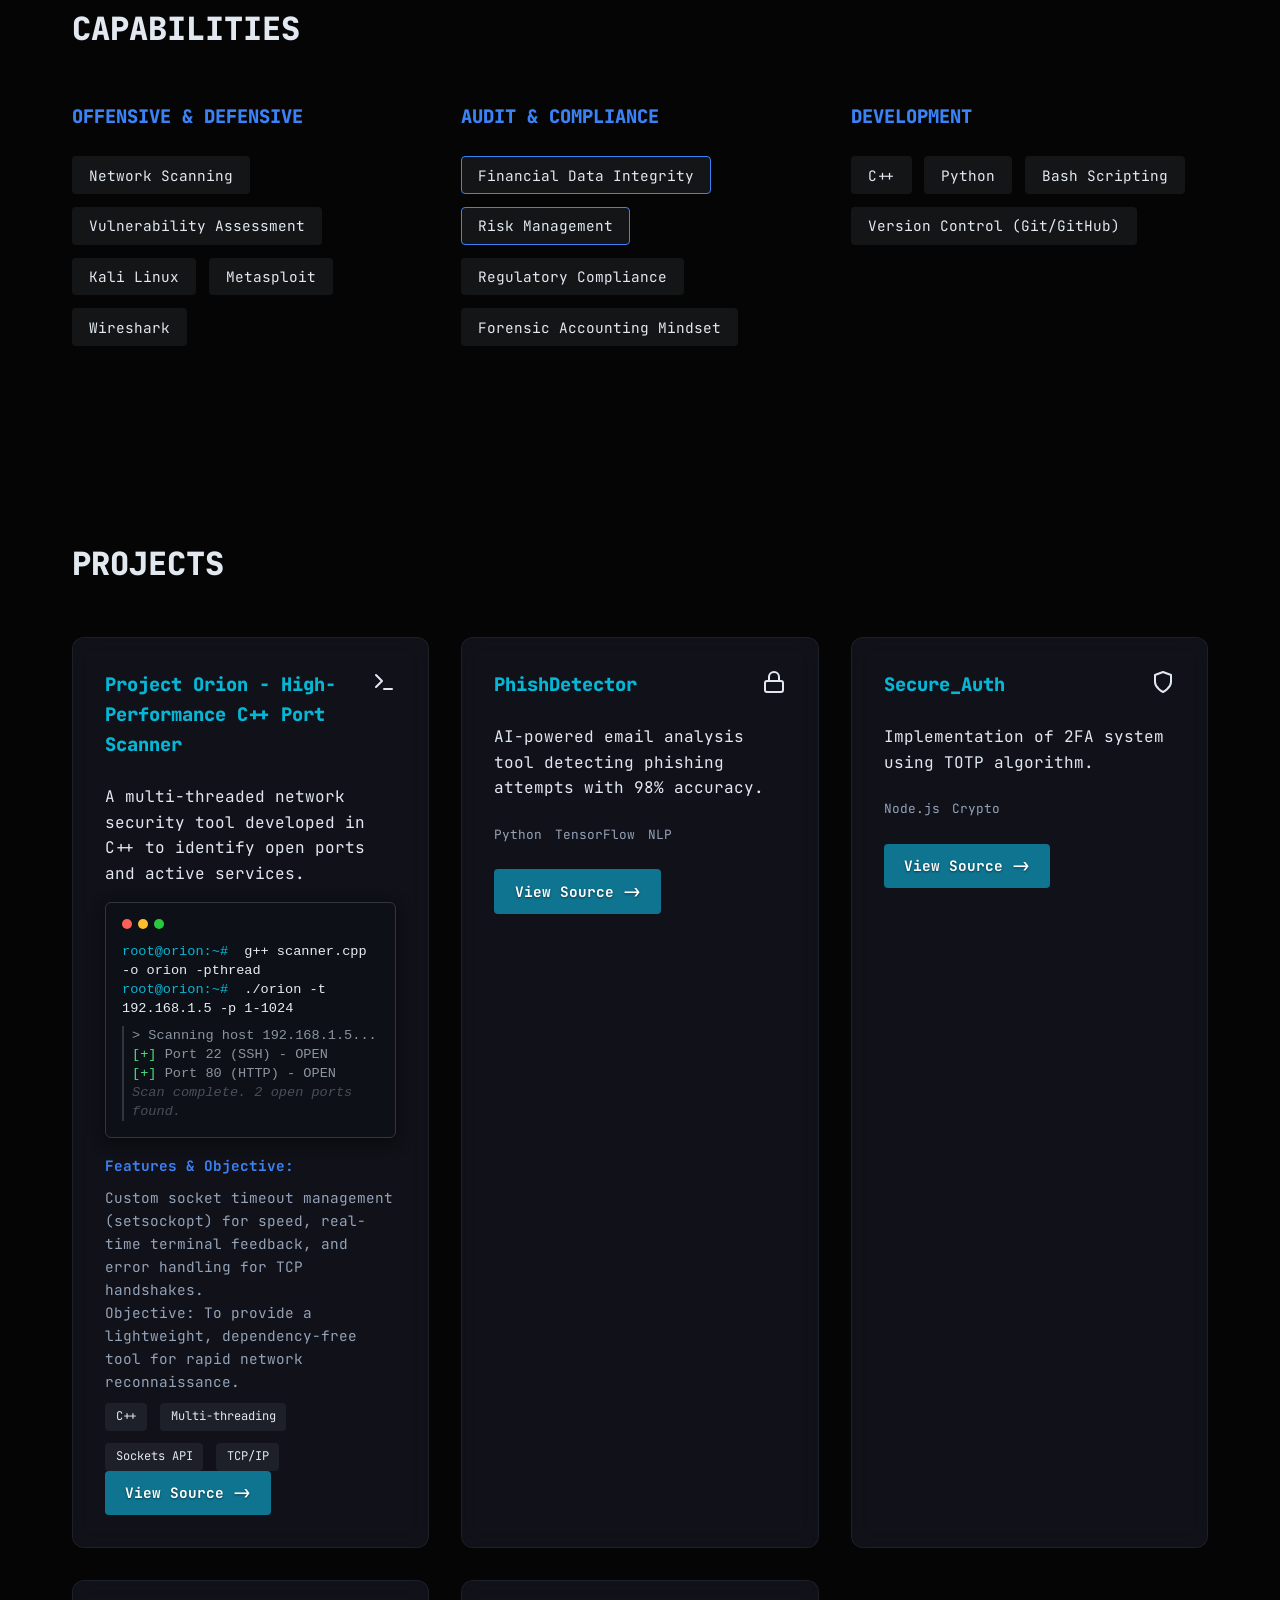
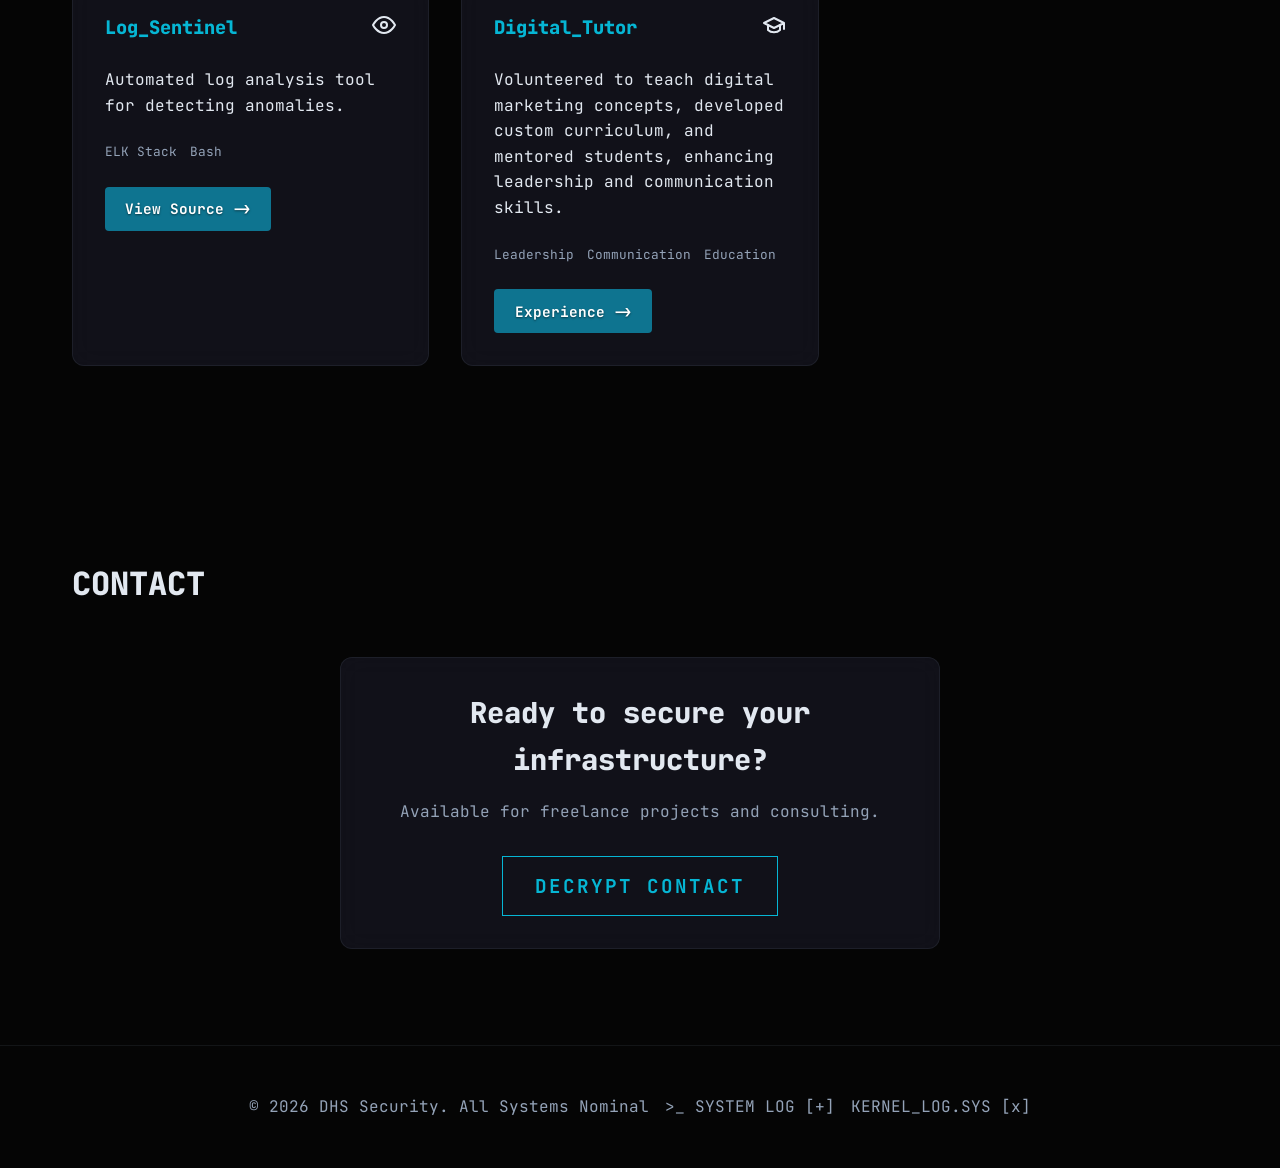
==== commit b477959d: "New Finance Page" ====
--- a/index.html
+++ b/index.html
@@ -10,12 +10,13 @@
     <link rel="preconnect" href="https://fonts.googleapis.com">
     <link rel="preconnect" href="https://fonts.gstatic.com" crossorigin>
     <link
-        href="https://fonts.googleapis.com/css2?family=Inter:wght@400;600;800&family=JetBrains+Mono:wght@400;700&display=swap"
+        href="https://fonts.googleapis.com/css2?family=JetBrains+Mono:wght@400;700&family=Orbitron:wght@400;700;900&family=Inter:wght@300;400;600&family=Playfair+Display:wght@400;700&family=Libre+Baskerville:wght@400;700&display=swap"
         rel="stylesheet">
 </head>
 
 <body>
     <div class="background-mesh"></div>
+    <div class="finance-bg-pattern finance-only"></div>
     <div class="scanline-overlay"></div>
     <div class="data-stream-background">
         <svg viewBox="0 0 1440 320" xmlns="http://www.w3.org/2000/svg" preserveAspectRatio="none">
@@ -32,8 +33,19 @@
     <div class="status-bar-container">
         <p class="status-bar-text cyber-only">SYSTEM STATUS: [ <span class="status-stable">STABLE</span> ] // ACCESS: [
             GRANTED ] // IDENTITY: [ VERIFIED ]</p>
-        <p class="status-bar-text finance-only" style="display: none; letter-spacing: 2px; font-weight: 600;">SYSTEM
-            STATUS: AUDIT_READY</p>
+
+        <!-- Finance Ticker -->
+        <div class="finance-ticker-container finance-only">
+            <div class="ticker-wrap">
+                <div class="ticker-move">
+                    <div class="ticker-item">CORRUPTION_INDEX: <span class="down">-2.4%</span></div>
+                    <div class="ticker-item">TRANSPARENCY_SCORE: <span class="up">+15%</span></div>
+                    <div class="ticker-item">AUDIT_COMPLETION: <span class="neutral">98%</span></div>
+                    <div class="ticker-item">RISK_LEVEL: <span class="low">LOW</span></div>
+                    <div class="ticker-item">REGULATORY_COMPLIANCE: <span class="up">PASSED</span></div>
+                </div>
+            </div>
+        </div>
     </div>
 
     <nav class="navbar">
@@ -100,7 +112,7 @@
                 </div>
                 <!-- Professional Photo Section -->
                 <div class="about-visual">
-                    <div class="profile-photo-container">
+                    <div class="profile-photo-container cyber-only">
                         <div class="photo-placeholder">
                             <!-- User SVG -->
                             <svg viewBox="0 0 24 24" width="60" height="60" stroke="#94a3b8" stroke-width="1.5"
@@ -111,13 +123,33 @@
                         </div>
                         <div class="scan-line"></div>
                     </div>
+
+                    <!-- Finance: Financial Chart Visual -->
+                    <div class="financial-chart-visual finance-only" style="display: none;">
+                        <!-- CSS-only Pie/Donut Chart representation -->
+                        <div class="chart-container">
+                            <div class="donut-chart">
+                                <div class="slice" style="--percent: 40; --color: #003366;"></div>
+                                <div class="slice" style="--percent: 30; --color: #C5A059;"></div>
+                                <div class="slice" style="--percent: 30; --color: #8899A6;"></div>
+                                <div class="chart-center">
+                                    <span class="chart-value" data-target="98.6">0.0</span>
+                                    <span class="chart-label">INDEX</span>
+                                </div>
+                            </div>
+                        </div>
+                    </div>
                 </div>
             </div>
         </section>
         <!-- Skills list section -->
         <section id="skills" class="section-container">
-            <h2 class="section-title"><span class="mono">CAPABILITIES</span></h2>
+            <h2 class="section-title">
+                <span class="mono cyber-only">CAPABILITIES</span>
+                <span class="finance-only" style="display: none;">ASSET REPORT</span>
+            </h2>
             <div class="skills-grid">
+                <!-- Cyber Skills -->
                 <div class="skill-category cyber-only">
                     <h3>OFFENSIVE & DEFENSIVE</h3>
                     <div class="tags">
@@ -127,6 +159,72 @@
                         <span class="tag">Metasploit</span>
                         <span class="tag">Wireshark</span>
                     </div>
+                </div>
+
+                <!-- Finance: Asset Report Tables -->
+                <div class="asset-category finance-only" style="display: none;">
+                    <h3>Technical Capital</h3>
+                    <table class="asset-table">
+                        <thead>
+                            <tr>
+                                <th>ASSET CLASS</th>
+                                <th>VALUATION</th>
+                                <th>TREND</th>
+                            </tr>
+                        </thead>
+                        <tbody>
+                            <tr>
+                                <td>Systems Auditing</td>
+                                <td>Distinguished</td>
+                                <td class="trend-up">▲ 12%</td>
+                            </tr>
+                            <tr>
+                                <td>Regulatory Compliance</td>
+                                <td>Certified</td>
+                                <td class="trend-steady">► 0%</td>
+                            </tr>
+                            <tr>
+                                <td>Risk Assessment</td>
+                                <td>High Yield</td>
+                                <td class="trend-up">▲ 5%</td>
+                            </tr>
+                            <tr>
+                                <td>Forensic Analysis</td>
+                                <td>Standard</td>
+                                <td class="trend-up">▲ 8%</td>
+                            </tr>
+                        </tbody>
+                    </table>
+                </div>
+
+                <div class="asset-category finance-only" style="display: none;">
+                    <h3>Development Equity</h3>
+                    <table class="asset-table">
+                        <thead>
+                            <tr>
+                                <th>ASSET CLASS</th>
+                                <th>VALUATION</th>
+                                <th>TREND</th>
+                            </tr>
+                        </thead>
+                        <tbody>
+                            <tr>
+                                <td>Python Automation</td>
+                                <td>Liquid</td>
+                                <td class="trend-up">▲ 15%</td>
+                            </tr>
+                            <tr>
+                                <td>C++ Algorithms</td>
+                                <td>Fixed Asset</td>
+                                <td class="trend-steady">► 0%</td>
+                            </tr>
+                            <tr>
+                                <td>Data Analysis</td>
+                                <td>High Growth</td>
+                                <td class="trend-up">▲ 20%</td>
+                            </tr>
+                        </tbody>
+                    </table>
                 </div>
 
                 <!-- Finance Mode Service Cards -->
--- a/style.css
+++ b/style.css
@@ -111,44 +111,164 @@
 
 /* Background Logic */
 body[data-theme="finance"] {
-    background-color: #f8fafc;
-    /* Very light slate/white */
-    color: #1e293b;
-    /* Dark text for contrast */
+    background-color: #F4F7F9;
+    /* Textured Paper */
+    color: #003366;
+    /* Prussian Blue */
+    background-image: url("data:image/svg+xml,%3Csvg width='100' height='100' viewBox='0 0 100 100' xmlns='http://www.w3.org/2000/svg'%3E%3Cpath d='M50 0 L100 50 L50 100 L0 50 Z' fill='none' stroke='%23C5A059' stroke-width='0.5' opacity='0.05'/%3E%3C/svg%3E");
 }
 
 body[data-theme="finance"] .glass-card {
-    background: rgba(255, 255, 255, 0.7);
-    border: 1px solid rgba(148, 163, 184, 0.3);
-    box-shadow: 0 4px 6px -1px rgba(0, 0, 0, 0.1);
+    background: #ffffff;
+    border: 1px solid rgba(197, 160, 89, 0.3);
+    /* Matte Gold border */
+    box-shadow: 0 4px 6px -1px rgba(0, 0, 0, 0.05);
 }
 
 body[data-theme="finance"] .glass-card:hover {
-    box-shadow: 0 10px 15px -3px rgba(0, 0, 0, 0.1);
-    transform: translateY(-2px);
-    border-color: #3b82f6;
+    box-shadow: 0 10px 15px -3px rgba(0, 0, 0, 0.08);
+    border-color: #C5A059;
+    transform: none;
+    /* Instant transition requested */
+    transition: none;
 }
 
 body[data-theme="finance"] .mode-toggle-container {
-    background: #ffffff;
-    border: 1px solid rgba(148, 163, 184, 0.3);
+    background: #003366;
+    border: 1px solid #C5A059;
 }
 
 body[data-theme="finance"] h1,
 body[data-theme="finance"] h2,
-body[data-theme="finance"] h3 {
-    color: #1e293b;
-    font-family: 'Inter', sans-serif;
-    /* Force Inter */
+body[data-theme="finance"] h3,
+body[data-theme="finance"] h4,
+body[data-theme="finance"] h5,
+body[data-theme="finance"] h6,
+body[data-theme="finance"] .section-title {
+    color: #003366;
+    font-family: 'Libre Baskerville', serif;
 }
 
 body[data-theme="finance"] .gradient-text {
-    background: linear-gradient(135deg, #1e3a8a, #3b82f6);
-    /* Navy to Blue */
+    background: linear-gradient(135deg, #003366, #C5A059);
+    /* Prussian to Gold */
     -webkit-background-clip: text;
     background-clip: text;
-    /* Standard property */
     -webkit-text-fill-color: transparent;
+}
+
+/* Buttons in Finance Mode */
+body[data-theme="finance"] .btn-primary {
+    background: #003366;
+    border: 1px solid #C5A059;
+    color: #C5A059;
+    box-shadow: none;
+    transition: none;
+    /* Instant */
+}
+
+body[data-theme="finance"] .btn-primary:hover {
+    background: #C5A059;
+    color: #003366;
+}
+
+/* Asset Table Styling */
+body[data-theme="finance"] .asset-table {
+    width: 100%;
+    border-collapse: collapse;
+    margin-top: 1rem;
+    font-family: 'Inter', sans-serif;
+}
+
+body[data-theme="finance"] .asset-table th {
+    text-align: left;
+    border-bottom: 2px solid #C5A059;
+    padding: 8px;
+    font-family: 'Libre Baskerville', serif;
+    font-size: 0.85rem;
+    letter-spacing: 1px;
+    color: #003366;
+    text-transform: uppercase;
+}
+
+body[data-theme="finance"] .asset-table td {
+    padding: 10px 8px;
+    border-bottom: 1px solid rgba(197, 160, 89, 0.15);
+    color: #334155;
+    font-variant-numeric: tabular-nums;
+    font-size: 0.95rem;
+}
+
+body[data-theme="finance"] .asset-table .asset-value {
+    font-family: 'JetBrains Mono', monospace;
+    font-weight: 600;
+}
+
+body[data-theme="finance"] .trend-up {
+    color: #15803d;
+    font-weight: 600;
+}
+
+body[data-theme="finance"] .trend-steady {
+    color: #64748b;
+}
+
+/* Financial Chart Styling */
+body[data-theme="finance"] .chart-container {
+    display: flex;
+    justify-content: center;
+    margin: 1rem 0;
+}
+
+body[data-theme="finance"] .donut-chart {
+    position: relative;
+    width: 140px;
+    height: 140px;
+    border-radius: 50%;
+    background: conic-gradient(#003366 0% 40%,
+            #C5A059 40% 70%,
+            #94a3b8 70% 100%);
+    display: flex;
+    align-items: center;
+    justify-content: center;
+    box-shadow: 0 4px 10px rgba(0, 0, 0, 0.1);
+}
+
+body[data-theme="finance"] .donut-chart::after {
+    content: "";
+    position: absolute;
+    width: 90px;
+    height: 90px;
+    background: #ffffff;
+    border-radius: 50%;
+}
+
+body[data-theme="finance"] .chart-center {
+    position: absolute;
+    z-index: 1;
+    text-align: center;
+    color: #003366;
+    display: flex;
+    flex-direction: column;
+}
+
+body[data-theme="finance"] .chart-value {
+    font-family: 'Libre Baskerville', serif;
+    font-weight: 700;
+    font-size: 1.2rem;
+}
+
+body[data-theme="finance"] .chart-label {
+    font-size: 0.6rem;
+    letter-spacing: 1px;
+    color: #C5A059;
+}
+
+body[data-theme="finance"] p,
+body[data-theme="finance"] .service-card p {
+    font-family: 'Inter', sans-serif;
+    /* Clean sans for body */
+    color: #334155;
 }
 
 /* Hide Cyber Elements in Finance Mode */
@@ -157,96 +277,187 @@
 body[data-theme="finance"] .background-mesh,
 body[data-theme="finance"] .status-dot,
 body[data-theme="finance"] .glitch-active,
-body[data-theme="finance"] .typing-cursor::after {
+body[data-theme="finance"] .typing-cursor::after,
+body[data-theme="finance"] .data-stream-background {
     display: none !important;
 }
 
-/* Service Cards Styling */
-.service-cards-container {
-    display: grid;
-    grid-template-columns: repeat(auto-fit, minmax(240px, 1fr));
-    gap: 1.5rem;
-    margin-top: 1rem;
-}
-
-.service-card {
-    background: #ffffff;
-    border: 1px solid #e2e8f0;
-    border-radius: 8px;
-    padding: 1.5rem;
-    box-shadow: 0 4px 6px -1px rgba(0, 0, 0, 0.05);
-    transition: transform 0.2s ease, box-shadow 0.2s ease;
-    text-align: center;
-}
-
-.service-card:hover {
-    transform: translateY(-5px);
-    box-shadow: 0 10px 15px -3px rgba(0, 0, 0, 0.1);
-    border-color: #cbd5e1;
-}
-
-.service-card .icon-box {
-    color: #1e293b;
-    margin-bottom: 1rem;
-    display: flex;
-    justify-content: center;
-}
-
-.service-card h4 {
-    color: #1e293b;
-    font-family: 'Inter', sans-serif;
-    font-weight: 700;
-    margin-bottom: 0.5rem;
-    font-size: 1.1rem;
-}
-
-.service-card p {
-    color: #64748b;
-    font-family: 'Inter', sans-serif;
-    font-size: 0.9rem;
-    line-height: 1.5;
-}
-
-/* Adjust Avatar in Finance Mode */
-body[data-theme="finance"] .photo-placeholder {
-    border: 2px solid #e2e8f0;
-    background: #ffffff;
-    box-shadow: 0 4px 6px -1px rgba(0, 0, 0, 0.1);
-}
-
-body[data-theme="finance"] .scan-line {
-    display: none;
-}
-
-body[data-theme="finance"] .gradient-text {
-    background: linear-gradient(135deg, #2563eb, #1e40af);
-    -webkit-background-clip: text;
-    -webkit-text-fill-color: transparent;
-}
-
-body[data-theme="finance"] .finance-mode-bg {
-    display: block;
-}
-
-body[data-theme="finance"] #matrix-canvas {
+/* Disable Glitch Effects in Finance Mode */
+body[data-theme="finance"] .logo .accent::before,
+body[data-theme="finance"] .logo .accent::after {
     display: none !important;
-}
-
-/* Finance Mode Background Watermark */
-.finance-mode-bg {
-    display: none;
+    animation: none !important;
+}
+
+body[data-theme="finance"] .logo .accent {
+    animation: none !important;
+}
+
+/* Guilloche Pattern Background */
+.finance-bg-pattern {
     position: fixed;
     top: 0;
     left: 0;
     width: 100vw;
     height: 100vh;
     z-index: -2;
+    background-color: #FDFDFD;
     background-image:
-        linear-gradient(rgba(248, 250, 252, 0.95), rgba(248, 250, 252, 0.95)),
-        url("data:image/svg+xml,%3Csvg width='100' height='100' viewBox='0 0 100 100' xmlns='http://www.w3.org/2000/svg'%3E%3Cpath d='M10 90 L30 70 L50 80 L70 50 L90 60' stroke='%23cbd5e1' stroke-width='2' fill='none'/%3E%3C/svg%3E");
-    background-size: cover, 200px 200px;
-    opacity: 0.5;
+        radial-gradient(circle at 50% 50%, transparent 0%, transparent 45%, rgba(212, 175, 55, 0.03) 46%, rgba(212, 175, 55, 0.03) 50%, transparent 51%),
+        repeating-linear-gradient(45deg, rgba(0, 33, 71, 0.02) 0px, rgba(0, 33, 71, 0.02) 1px, transparent 1px, transparent 10px);
     pointer-events: none;
+}
+
+/* Finance Ticker */
+.finance-ticker-container {
+    width: 100%;
+    background: #002147;
+    /* Navy */
+    color: #D4AF37;
+    /* Gold */
+    overflow: hidden;
+    height: 30px;
+    display: flex;
+    align-items: center;
+    border-bottom: 2px solid #D4AF37;
+    position: relative;
+    font-family: 'JetBrains Mono', monospace;
+    font-size: 0.8rem;
+}
+
+.ticker-wrap {
+    width: 100%;
+    overflow: hidden;
+}
+
+.ticker-move {
+    display: inline-block;
+    white-space: nowrap;
+    animation: ticker 20s linear infinite;
+}
+
+.ticker-item {
+    display: inline-block;
+    padding: 0 2rem;
+}
+
+.ticker-item .up {
+    color: #4ade80;
+}
+
+.ticker-item .down {
+    color: #f87171;
+}
+
+.ticker-item .neutral {
+    color: #cbd5e1;
+}
+
+.ticker-item .low {
+    color: #4ade80;
+}
+
+@keyframes ticker {
+    0% {
+        transform: translateX(100%);
+    }
+
+    100% {
+        transform: translateX(-100%);
+    }
+}
+
+/* Service Cards Styling - Satin Effect */
+.service-cards-container {
+    display: grid;
+    grid-template-columns: repeat(auto-fit, minmax(240px, 1fr));
+    gap: 1.5rem;
+    margin-top: 1rem;
+}
+
+.service-card {
+    background: #ffffff;
+    border: 1px solid rgba(212, 175, 55, 0.3);
+    /* Gold border */
+    border-radius: 4px;
+    padding: 1.5rem;
+    box-shadow: 0 2px 4px rgba(0, 0, 0, 0.05);
+    transition: all 0.3s ease;
+    text-align: center;
+    position: relative;
+    overflow: hidden;
+}
+
+/* Satin Sheen Interaction */
+.service-card::after {
+    content: '';
+    position: absolute;
+    top: 0;
+    left: -100%;
+    width: 50%;
+    height: 100%;
+    background: linear-gradient(to right, transparent, rgba(255, 255, 255, 0.8), transparent);
+    transform: skewX(-25deg);
+    transition: left 0.5s;
+    pointer-events: none;
+}
+
+.service-card:hover::after {
+    left: 150%;
+    transition: left 0.7s;
+}
+
+.service-card:hover {
+    transform: translateY(-5px);
+    box-shadow: 0 10px 15px -3px rgba(0, 0, 0, 0.1);
+    border-color: #D4AF37;
+}
+
+.service-card .icon-box {
+    color: #D4AF37;
+    /* Gold Icons */
+    margin-bottom: 1rem;
+    display: flex;
+    justify-content: center;
+}
+
+.service-card h4 {
+    color: #002147;
+    font-family: 'Playfair Display', serif;
+    font-weight: 700;
+    margin-bottom: 0.5rem;
+    font-size: 1.2rem;
+    letter-spacing: 0.5px;
+}
+
+.service-card p {
+    color: #64748b;
+    font-family: 'Inter', sans-serif;
+    font-size: 0.9rem;
+    line-height: 1.5;
+}
+
+/* Adjust Avatar in Finance Mode */
+body[data-theme="finance"] .photo-placeholder {
+    border: 2px solid #D4AF37;
+    background: #ffffff;
+    box-shadow: 0 4px 6px -1px rgba(0, 0, 0, 0.1);
+}
+
+body[data-theme="finance"] .scan-line {
+    display: none;
+}
+
+left: 0;
+width: 100vw;
+height: 100vh;
+z-index: -2;
+background-image: linear-gradient(rgba(248, 250, 252, 0.95), rgba(248, 250, 252, 0.95)),
+url("data:image/svg+xml,%3Csvg width='100' height='100' viewBox='0 0 100 100' xmlns='http://www.w3.org/2000/svg'%3E%3Cpath d='M10 90 L30 70 L50 80 L70 50 L90 60' stroke='%23cbd5e1' stroke-width='2' fill='none'/%3E%3C/svg%3E");
+background-size: cover,
+200px 200px;
+opacity: 0.5;
+pointer-events: none;
 }
 
 /* Utilities for toggling */
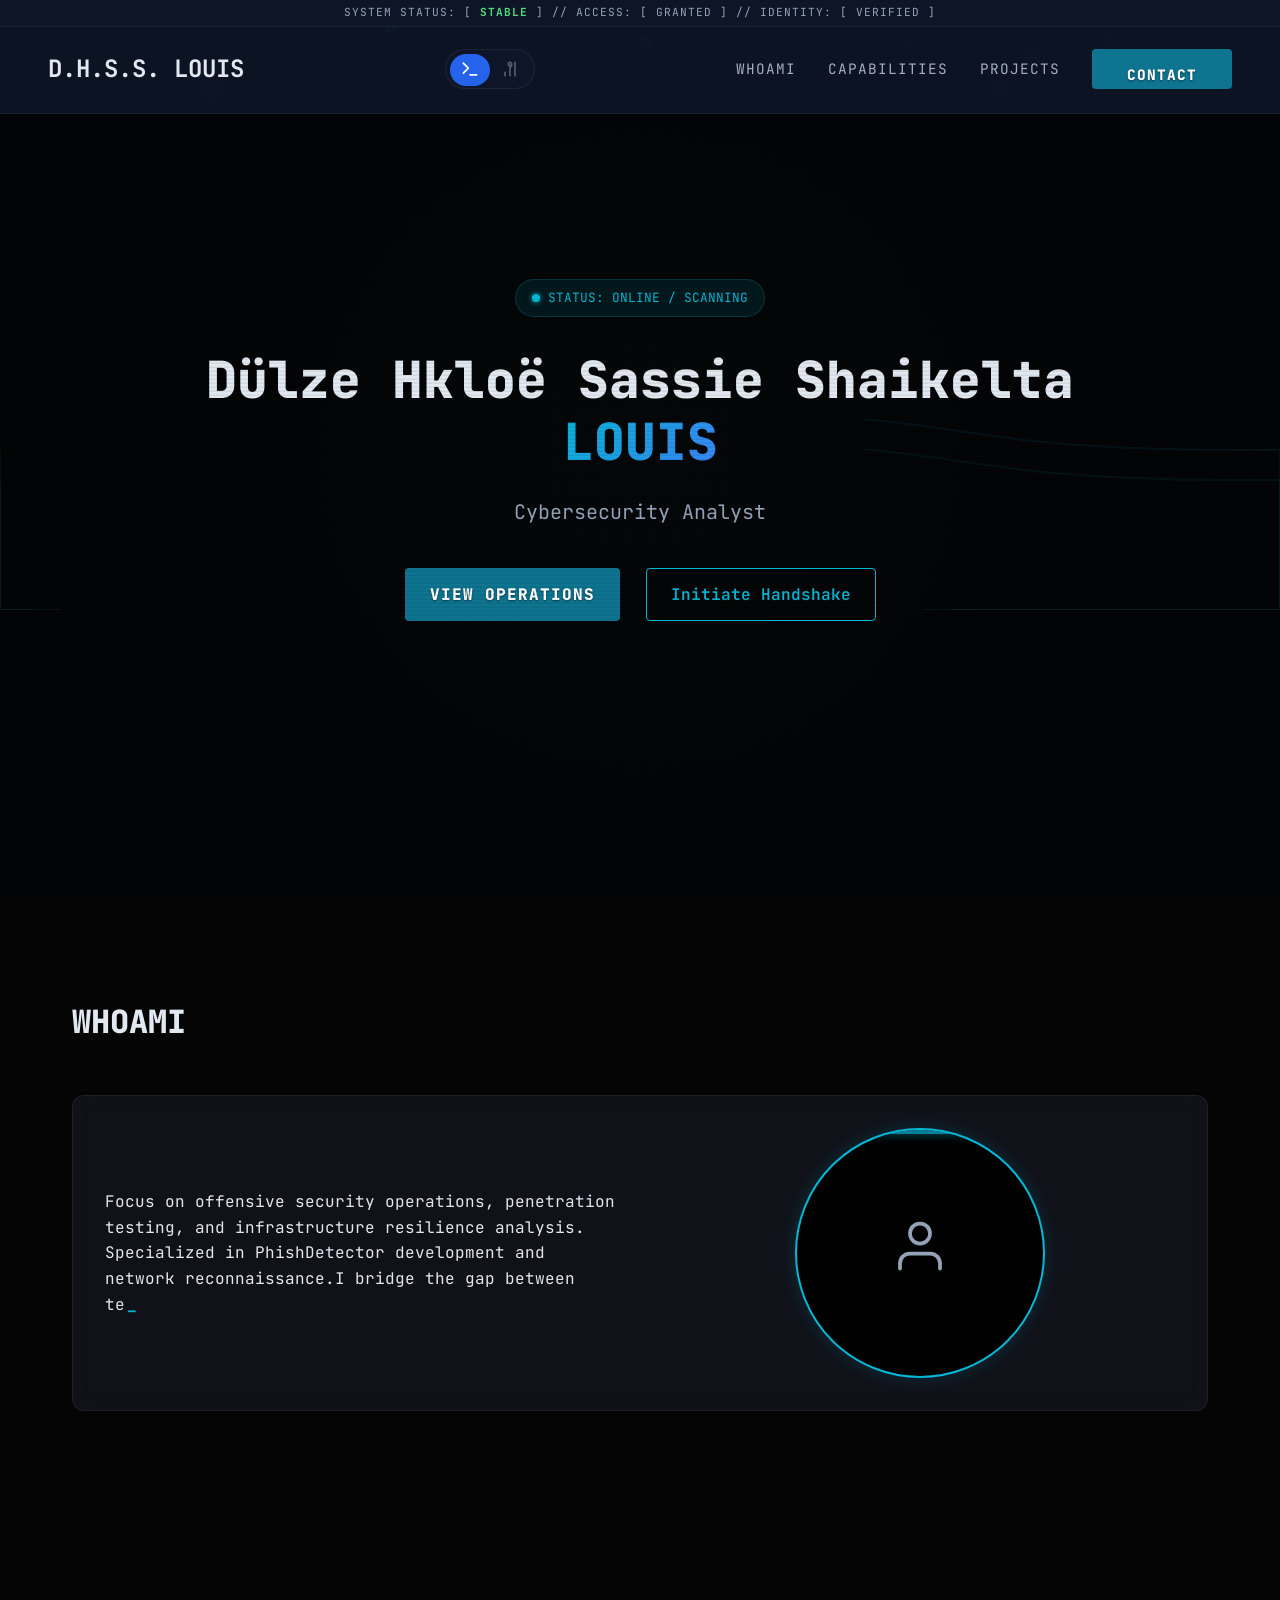
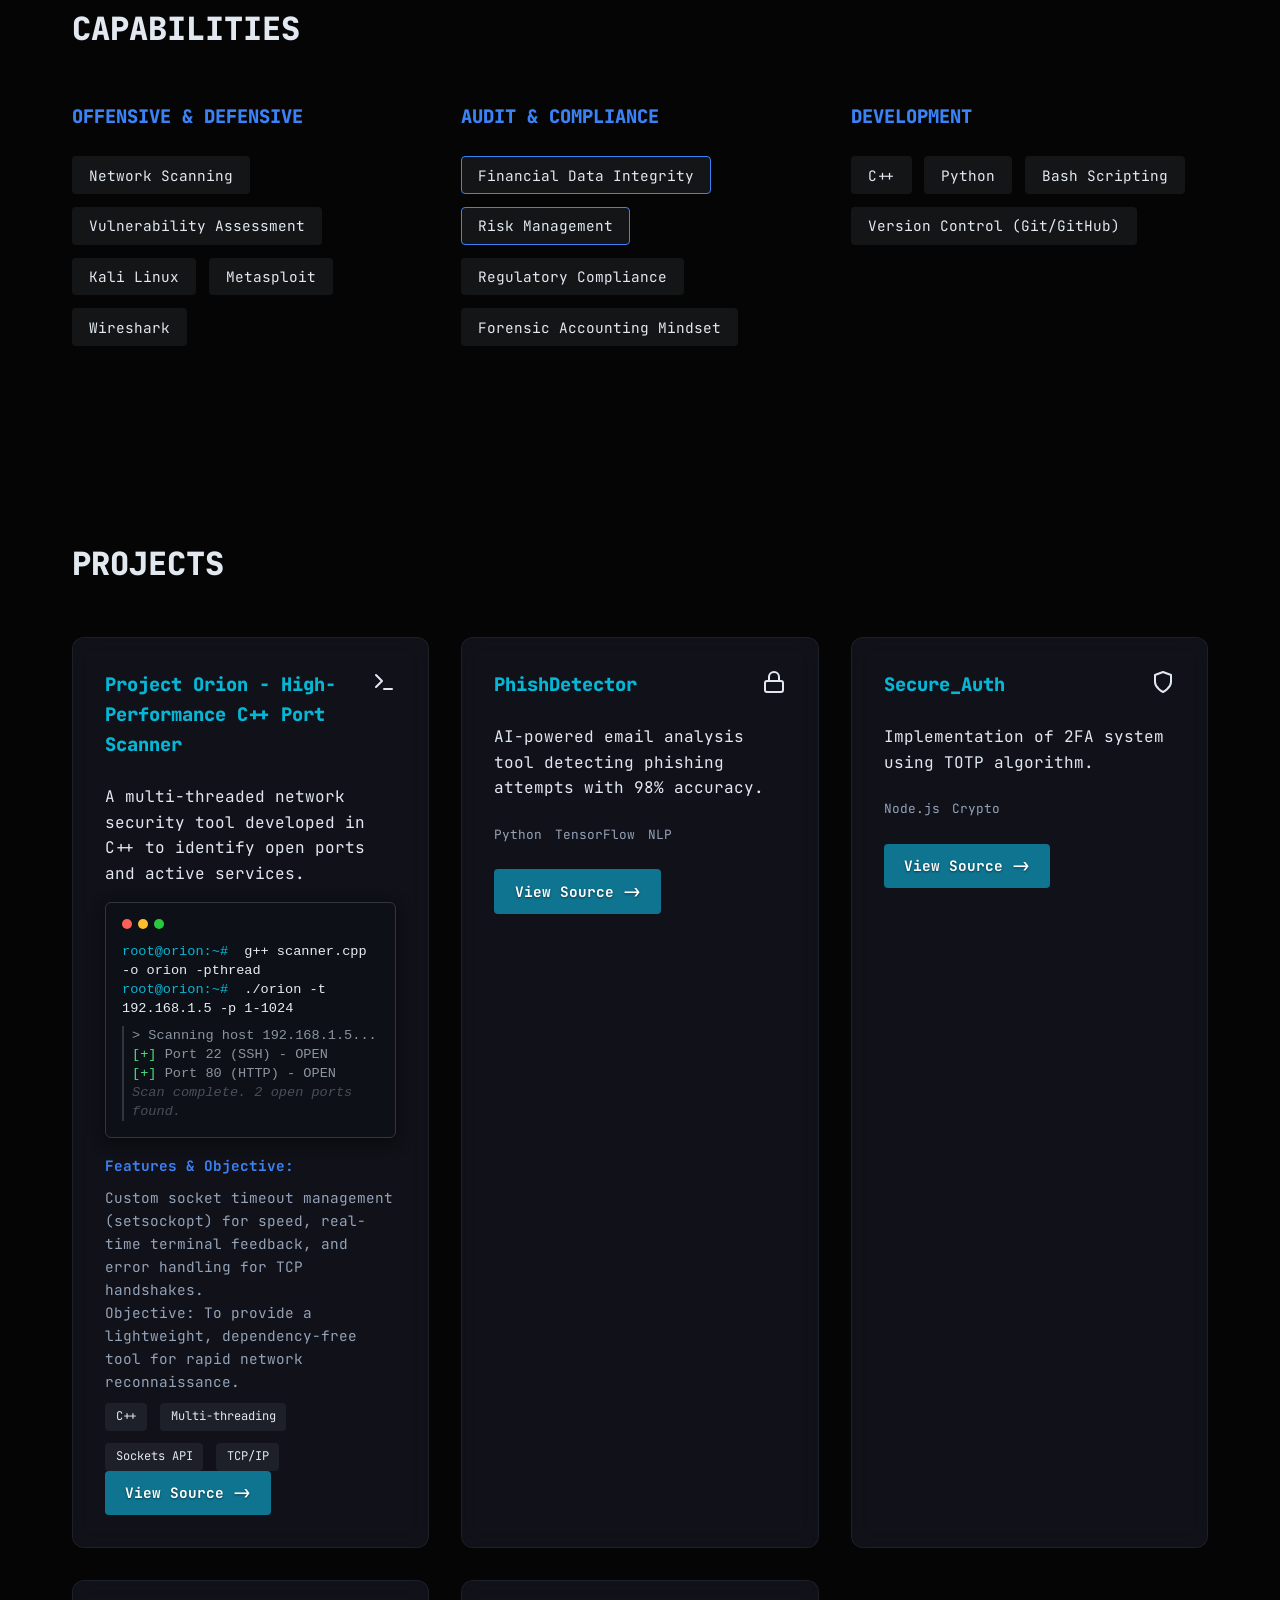
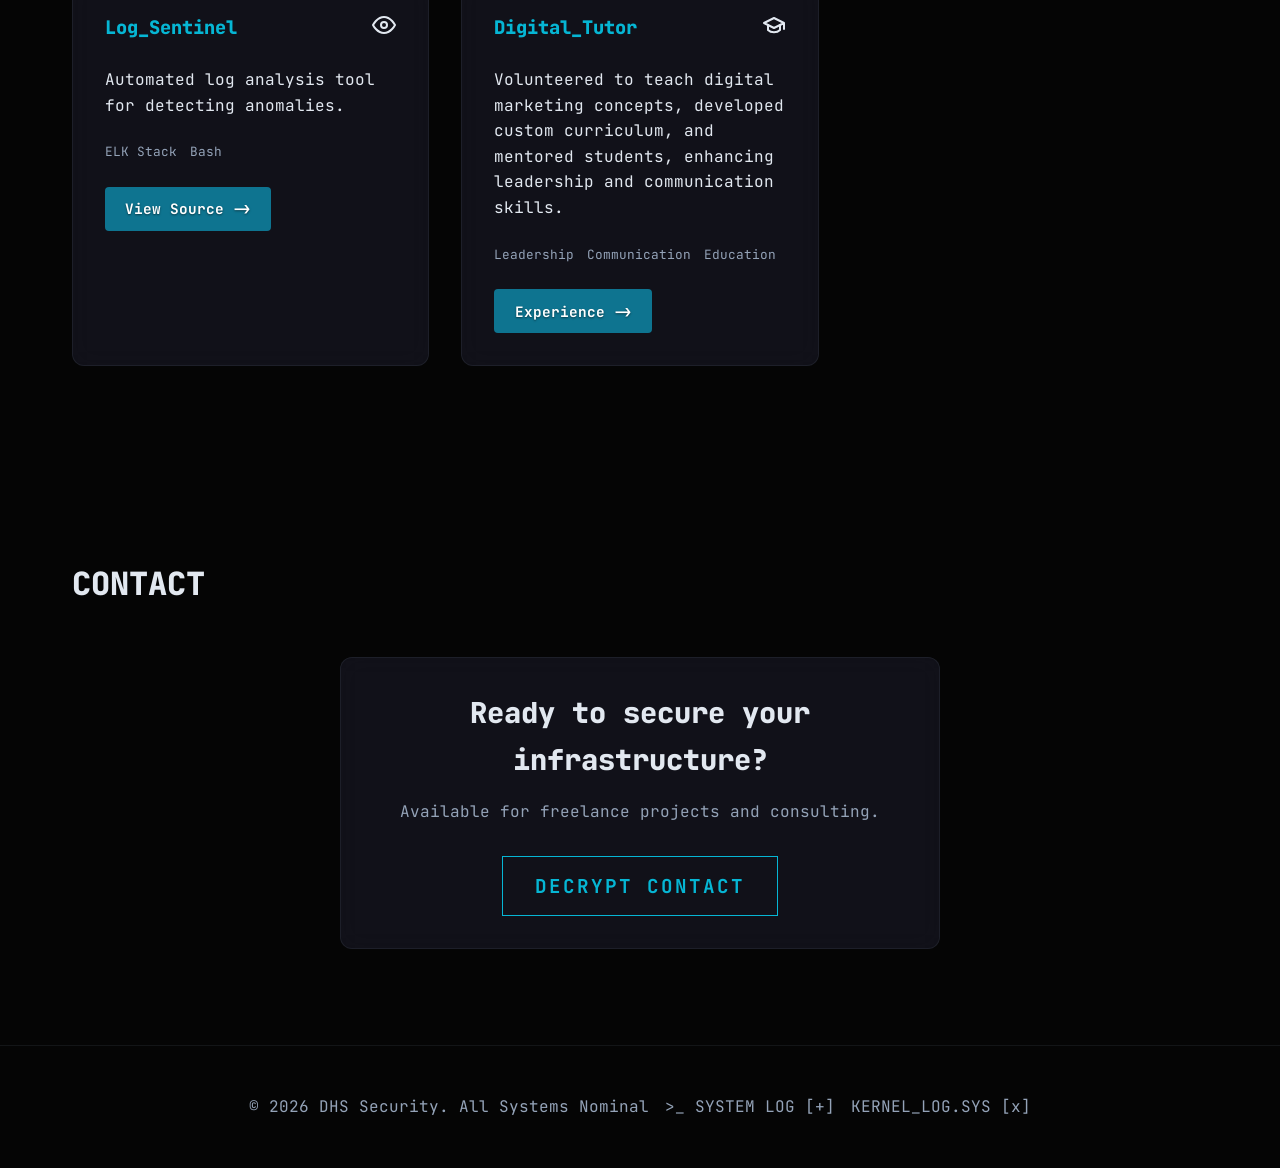
==== commit 04292eb4: "Change on Finance Page" ====
--- a/index.html
+++ b/index.html
@@ -163,136 +163,103 @@
 
                 <!-- Finance: Asset Report Tables -->
                 <div class="asset-category finance-only" style="display: none;">
-                    <h3>Technical Capital</h3>
+                    <h3>Bases de Données & Analyse</h3>
                     <table class="asset-table">
                         <thead>
                             <tr>
-                                <th>ASSET CLASS</th>
-                                <th>VALUATION</th>
-                                <th>TREND</th>
+                                <th>ACTIF</th>
+                                <th>NIVEAU</th>
+                                <th>IMPACT</th>
                             </tr>
                         </thead>
                         <tbody>
                             <tr>
-                                <td>Systems Auditing</td>
-                                <td>Distinguished</td>
-                                <td class="trend-up">▲ 12%</td>
-                            </tr>
-                            <tr>
-                                <td>Regulatory Compliance</td>
-                                <td>Certified</td>
-                                <td class="trend-steady">► 0%</td>
-                            </tr>
-                            <tr>
-                                <td>Risk Assessment</td>
-                                <td>High Yield</td>
-                                <td class="trend-up">▲ 5%</td>
-                            </tr>
-                            <tr>
-                                <td>Forensic Analysis</td>
-                                <td>Standard</td>
-                                <td class="trend-up">▲ 8%</td>
+                                <td>SQL / NoSQL Management</td>
+                                <td>Expert</td>
+                                <td class="trend-up">▲ Optimisation</td>
+                            </tr>
+                            <tr>
+                                <td>Data Warehousing</td>
+                                <td>Avancé</td>
+                                <td class="trend-steady">► Structuration</td>
+                            </tr>
+                            <tr>
+                                <td>Financial Modeling (Excel/VBA)</td>
+                                <td>Expert</td>
+                                <td class="trend-up">▲ Rentabilité</td>
                             </tr>
                         </tbody>
                     </table>
                 </div>
 
                 <div class="asset-category finance-only" style="display: none;">
-                    <h3>Development Equity</h3>
+                    <h3>Gestion Administrative & Conformité</h3>
                     <table class="asset-table">
                         <thead>
                             <tr>
-                                <th>ASSET CLASS</th>
-                                <th>VALUATION</th>
-                                <th>TREND</th>
+                                <th>COMPÉTENCE</th>
+                                <th>CERTIFICATION</th>
+                                <th>STATUT</th>
                             </tr>
                         </thead>
                         <tbody>
                             <tr>
-                                <td>Python Automation</td>
-                                <td>Liquid</td>
-                                <td class="trend-up">▲ 15%</td>
-                            </tr>
-                            <tr>
-                                <td>C++ Algorithms</td>
-                                <td>Fixed Asset</td>
-                                <td class="trend-steady">► 0%</td>
-                            </tr>
-                            <tr>
-                                <td>Data Analysis</td>
-                                <td>High Growth</td>
-                                <td class="trend-up">▲ 20%</td>
+                                <td>Audit Réglementaire (ECC)</td>
+                                <td>En cours</td>
+                                <td class="trend-up">▲ Conforme</td>
+                            </tr>
+                            <tr>
+                                <td>Gestion des Risques (GRC)</td>
+                                <td>Certifié</td>
+                                <td class="trend-steady">► Maîtrisé</td>
+                            </tr>
+                            <tr>
+                                <td>Rédaction de Rapports</td>
+                                <td>Professionnel</td>
+                                <td class="trend-up">▲ Standardisé</td>
                             </tr>
                         </tbody>
                     </table>
                 </div>
 
-                <!-- Finance Mode Service Cards -->
+                <!-- Finance Mode Service Cards (Optional - keeping existing if needed, but reducing clutter for 'Annual Report' vibe? 
+                     User asked for "Liste d'Actifs". I'll keep the service cards below as they add nice visual weight like a 'Services Offered' section in a report.) -->
                 <div class="service-cards-container finance-only" style="display: none;">
                     <div class="service-card">
                         <div class="icon-box">
-                            <!-- Icon: BarChart -->
+                            <!-- Icon: Chart/Graph -->
                             <svg xmlns="http://www.w3.org/2000/svg" width="32" height="32" viewBox="0 0 24 24"
                                 fill="none" stroke="currentColor" stroke-width="2" stroke-linecap="round"
                                 stroke-linejoin="round">
-                                <line x1="12" y1="20" x2="12" y2="10"></line>
-                                <line x1="18" y1="20" x2="18" y2="4"></line>
-                                <line x1="6" y1="20" x2="6" y2="16"></line>
-                            </svg>
-                        </div>
-                        <h4>Analyse Financière</h4>
-                        <p>Audit de données et réconciliation bancaire automatisée.</p>
+                                <line x1="18" y1="20" x2="18" y2="10"></line>
+                                <line x1="12" y1="20" x2="12" y2="4"></line>
+                                <line x1="6" y1="20" x2="6" y2="14"></line>
+                            </svg>
+                        </div>
+                        <h4>Analyse de Performance</h4>
+                        <p>Optimisation des flux financiers et reporting stratégique.</p>
                     </div>
                     <div class="service-card">
                         <div class="icon-box">
-                            <!-- Icon: ShieldCheck -->
-                            <svg xmlns="http://www.w3.org/2000/svg" width="32" height="32" viewBox="0 0 24 24"
-                                fill="none" stroke="currentColor" stroke-width="2" stroke-linecap="round"
-                                stroke-linejoin="round">
-                                <path d="M12 22s8-4 8-10V5l-8-3-8 3v7c0 6 8 10 8 10z"></path>
-                                <path d="m9 12 2 2 4-4"></path>
-                            </svg>
-                        </div>
-                        <h4>Conformité & GRC</h4>
-                        <p>Respect des normes réglementaires et gestion des risques.</p>
-                    </div>
-                    <div class="service-card">
-                        <div class="icon-box">
-                            <!-- Icon: FileSearch -->
+                            <!-- Icon: File/Stamp -->
                             <svg xmlns="http://www.w3.org/2000/svg" width="32" height="32" viewBox="0 0 24 24"
                                 fill="none" stroke="currentColor" stroke-width="2" stroke-linecap="round"
                                 stroke-linejoin="round">
                                 <path d="M14 2H6a2 2 0 0 0-2 2v16a2 2 0 0 0 2 2h12a2 2 0 0 0 2-2V8z"></path>
                                 <polyline points="14 2 14 8 20 8"></polyline>
-                                <line x1="16" y1="13" x2="8" y2="13"></line>
-                                <line x1="16" y1="17" x2="8" y2="17"></line>
-                                <polyline points="10 9 9 9 8 9"></polyline>
-                            </svg>
-                        </div>
-                        <h4>Veille Documentaire</h4>
-                        <p>Suivi législatif et analyse d'impact réglementaire.</p>
-                    </div>
-                    <div class="service-card">
-                        <div class="icon-box">
-                            <!-- Icon: Database -->
-                            <svg xmlns="http://www.w3.org/2000/svg" width="32" height="32" viewBox="0 0 24 24"
-                                fill="none" stroke="currentColor" stroke-width="2" stroke-linecap="round"
-                                stroke-linejoin="round">
-                                <ellipse cx="12" cy="5" rx="9" ry="3"></ellipse>
-                                <path d="M21 12c0 1.66-4 3-9 3s-9-1.34-9-3"></path>
-                                <path d="M3 5v14c0 1.66 4 3 9 3s9-1.34 9-3V5"></path>
-                            </svg>
-                        </div>
-                        <h4>Gestion de Données</h4>
-                        <p>Organisation et sécurisation des bases de données critiques.</p>
+                                <path d="M12 18v-6"></path>
+                                <path d="M8 15h8"></path>
+                            </svg>
+                        </div>
+                        <h4>Certification des Comptes</h4>
+                        <p>Validation et audit de conformité aux normes comptables.</p>
                     </div>
                 </div>
 
                 <div class="skill-category cyber-only">
                     <h3>AUDIT & COMPLIANCE</h3>
                     <div class="tags">
-                        <span class="tag" style="border-color: var(--accent-secondary)">Financial Data
-                            Integrity</span>
+                        <span class="tag" style="border-color: var(--accent-secondary)">Financial Data Integrity</span>
                         <span class="tag" style="border-color: var(--accent-secondary)">Risk Management</span>
                         <span class="tag">Regulatory Compliance</span>
                         <span class="tag">Forensic Accounting Mindset</span>
@@ -310,9 +277,12 @@
         </section>
 
         <section id="projects" class="section-container">
-            <h2 class="section-title"><span class="mono">PROJECTS</span></h2>
+            <h2 class="section-title">
+                <span class="mono cyber-only">PROJECTS</span>
+                <span class="finance-only" style="display: none;">ÉTUDES DE CAS</span>
+            </h2>
             <div class="projects-grid">
-                <!-- Project 1 -->
+                <!-- Project 1 (Cyber) -->
                 <article class="project-card glass-card cyber-only">
                     <div class="project-header">
                         <h3 class="mono">Project Orion - High-Performance C++ Port Scanner</h3>
@@ -386,7 +356,7 @@
                     <a href="#" class="link-arrow">View Source -></a>
                 </article>
 
-                <!-- Project 2 -->
+                <!-- Project 2 (Cyber) -->
                 <article class="project-card glass-card cyber-only">
                     <div class="project-header">
                         <h3 class="mono">Secure_Auth</h3>
@@ -405,7 +375,7 @@
                     <a href="#" class="link-arrow">View Source -></a>
                 </article>
 
-                <!-- Project 3 -->
+                <!-- Project 3 (Cyber) -->
                 <article class="project-card glass-card cyber-only">
                     <div class="project-header">
                         <h3 class="mono">Log_Sentinel</h3>
@@ -445,69 +415,84 @@
                     <span class="link-arrow">Experience -></span>
                 </article>
 
-                <!-- Digital Marketing Tutor (Finance Version) -->
+                <!-- Finance Only Projects -->
+
+                <!-- CASE STUDY: Task App -->
                 <article class="project-card glass-card finance-only" style="display: none;">
                     <div class="project-header">
-                        <h3 class="mono">Digital_Tutor</h3>
-                        <span class="icon">
-                            <!-- Audit Report / Loupe Icon -->
-                            <svg viewBox="0 0 24 24" width="24" height="24" stroke="currentColor" stroke-width="2"
-                                fill="none" stroke-linecap="round" stroke-linejoin="round">
+                        <h3 class="mono">Optimisation des Processus : App de Gestion</h3>
+                        <span class="icon">
+                            <!-- Document / Chart Icon -->
+                            <svg xmlns="http://www.w3.org/2000/svg" width="24" height="24" viewBox="0 0 24 24"
+                                fill="none" stroke="currentColor" stroke-width="2" stroke-linecap="round"
+                                stroke-linejoin="round">
                                 <path d="M14 2H6a2 2 0 0 0-2 2v16a2 2 0 0 0 2 2h12a2 2 0 0 0 2-2V8z"></path>
                                 <polyline points="14 2 14 8 20 8"></polyline>
-                                <path d="M16 13H8"></path>
-                                <path d="M16 17H8"></path>
-                                <path d="M10 9H8"></path>
-                            </svg>
-                        </span>
-                    </div>
-                    <p>Gestion de curriculum et structuration pédagogique pour des programmes de marketing numérique,
-                        mettant l'accent sur l'analyse et la méthodologie.</p>
-                    <div class="project-tech">
-                        <span>Pédagogie</span><span>Structuration</span><span>Analyse</span>
-                    </div>
-                    <span class="link-arrow">Détails -></span>
-                </article>
-
-                <!-- Audit de Gouvernance Placeholder (Finance Only) -->
+                                <line x1="16" y1="13" x2="8" y2="13"></line>
+                                <line x1="16" y1="17" x2="8" y2="17"></line>
+                                <polyline points="10 9 9 9 8 9"></polyline>
+                            </svg>
+                        </span>
+                    </div>
+                    <div
+                        style="font-family: 'Playfair Display', serif; color: var(--finance-navy); font-weight: 600; margin-bottom: 0.5rem;">
+                        ÉTUDE DE CAS</div>
+                    <p>Conception d'une solution centralisée pour réduire la redondance des tâches administratives.
+                        Résultat : Amélioration de 30% de l'efficacité opérationnelle.</p>
+                    <div class="project-tech">
+                        <span>Analyse de Flux</span><span>Automatisation</span><span>Rentabilité</span>
+                    </div>
+                    <span class="link-arrow"
+                        style="margin-top:1rem; display:inline-block; font-size:0.8rem; text-transform:uppercase; letter-spacing:1px;">Consulter
+                        le Rapport -></span>
+                </article>
+
+                <!-- Audit Project -->
                 <article class="project-card glass-card finance-only" style="display: none;">
                     <div class="project-header">
-                        <h3 class="mono">Audit de Gouvernance</h3>
-                        <span class="icon">
-                            <!-- Shield/Check Icon -->
-                            <svg viewBox="0 0 24 24" width="24" height="24" stroke="currentColor" stroke-width="2"
-                                fill="none" stroke-linecap="round" stroke-linejoin="round">
+                        <h3 class="mono">Audit de Gouvernance & Conformité</h3>
+                        <span class="icon">
+                            <!-- Stamp/Seal Icon -->
+                            <svg xmlns="http://www.w3.org/2000/svg" width="24" height="24" viewBox="0 0 24 24"
+                                fill="none" stroke="currentColor" stroke-width="2" stroke-linecap="round"
+                                stroke-linejoin="round">
                                 <path d="M12 22s8-4 8-10V5l-8-3-8 3v7c0 6 8 10 8 10z"></path>
-                                <polyline points="9 12 11 14 15 10"></polyline>
-                            </svg>
-                        </span>
-                    </div>
-                    <p class="section-placeholder">Mission à venir chez ECC. Préparation de l'audit de conformité et
-                        analyse des risques.</p>
-                    <div class="project-tech">
-                        <span>Audit</span><span>GRC</span><span>ECC</span>
-                    </div>
-                    <span class="link-arrow">En Préparation -></span>
-                </article>
-            </div>
-
-            <!-- Finance Only Projects Placeholder -->
-            <div class="projects-grid finance-only" style="display: none; margin-top: 2rem;">
-                <article class="project-card glass-card">
-                    <div class="project-header">
-                        <h3 class="mono">Financial Audit Automation</h3>
-                        <span class="icon">
-                            <svg viewBox="0 0 24 24" width="24" height="24" stroke="currentColor" stroke-width="2"
-                                fill="none" stroke-linecap="round" stroke-linejoin="round">
-                                <line x1="12" y1="1" x2="12" y2="23"></line>
-                                <path d="M17 5H9.5a3.5 3.5 0 0 0 0 7h5a3.5 3.5 0 0 1 0 7H6"></path>
-                            </svg>
-                        </span>
-                    </div>
-                    <p>Automated reconciliation scripts reducing audit time by 40%.</p>
-                    <div class="project-tech">
-                        <span>Python (Pandas)</span><span>Excel VBA</span>
-                    </div>
+                                <path d="m9 12 2 2 4-4"></path>
+                            </svg>
+                        </span>
+                    </div>
+                    <p>Mission de préparation à l'audit réglementaire (ECC). Cartographie des risques et mise en
+                        conformité des procédures internes.</p>
+                    <div class="project-tech">
+                        <span>GRC</span><span>Normes ISO</span><span>Audit Interne</span>
+                    </div>
+                    <span class="link-arrow"
+                        style="margin-top:1rem; display:inline-block; font-size:0.8rem; text-transform:uppercase; letter-spacing:1px;">Accéder
+                        au Dossier -></span>
+                </article>
+
+                <!-- Financial Automation -->
+                <article class="project-card glass-card finance-only" style="display: none;">
+                    <div class="project-header">
+                        <h3 class="mono">Automatisation de Réconciliation Bancaire</h3>
+                        <span class="icon">
+                            <!-- Trend/Graph Icon -->
+                            <svg xmlns="http://www.w3.org/2000/svg" width="24" height="24" viewBox="0 0 24 24"
+                                fill="none" stroke="currentColor" stroke-width="2" stroke-linecap="round"
+                                stroke-linejoin="round">
+                                <polyline points="23 6 13.5 15.5 8.5 10.5 1 18"></polyline>
+                                <polyline points="17 6 23 6 23 12"></polyline>
+                            </svg>
+                        </span>
+                    </div>
+                    <p>Développement de scripts Python pour automatiser le rapprochement bancaire, réduisant le temps de
+                        traitement manuel de 40%.</p>
+                    <div class="project-tech">
+                        <span>Python</span><span>Pandas</span><span>Fiabilité des Données</span>
+                    </div>
+                    <span class="link-arrow"
+                        style="margin-top:1rem; display:inline-block; font-size:0.8rem; text-transform:uppercase; letter-spacing:1px;">Voir
+                        les Métriques -></span>
                 </article>
             </div>
             </article>
--- a/style.css
+++ b/style.css
@@ -107,111 +107,251 @@
     line-height: 1.6;
     overflow-x: hidden;
     position: relative;
-}
-
-/* Background Logic */
+    transition: background-color 0.5s ease, color 0.5s ease;
+}
+
+/* =========================================
+   FINANCE MODE - LUXURY ANNUAL REPORT
+   ========================================= */
+
 body[data-theme="finance"] {
-    background-color: #F4F7F9;
-    /* Textured Paper */
-    color: #003366;
-    /* Prussian Blue */
-    background-image: url("data:image/svg+xml,%3Csvg width='100' height='100' viewBox='0 0 100 100' xmlns='http://www.w3.org/2000/svg'%3E%3Cpath d='M50 0 L100 50 L50 100 L0 50 Z' fill='none' stroke='%23C5A059' stroke-width='0.5' opacity='0.05'/%3E%3C/svg%3E");
-}
-
-body[data-theme="finance"] .glass-card {
-    background: #ffffff;
-    border: 1px solid rgba(197, 160, 89, 0.3);
-    /* Matte Gold border */
-    box-shadow: 0 4px 6px -1px rgba(0, 0, 0, 0.05);
-}
-
-body[data-theme="finance"] .glass-card:hover {
-    box-shadow: 0 10px 15px -3px rgba(0, 0, 0, 0.08);
-    border-color: #C5A059;
-    transform: none;
-    /* Instant transition requested */
-    transition: none;
-}
-
-body[data-theme="finance"] .mode-toggle-container {
-    background: #003366;
-    border: 1px solid #C5A059;
-}
-
+    /* Pure White / Pearl Grey Background */
+    background-color: #FDFDFD;
+    background-image: none;
+    /* Remove texture for cleaner look */
+    color: #333333;
+    /* Dark Grey for text */
+}
+
+/* Typography - Classical Serif */
 body[data-theme="finance"] h1,
 body[data-theme="finance"] h2,
 body[data-theme="finance"] h3,
 body[data-theme="finance"] h4,
 body[data-theme="finance"] h5,
 body[data-theme="finance"] h6,
-body[data-theme="finance"] .section-title {
-    color: #003366;
-    font-family: 'Libre Baskerville', serif;
-}
-
-body[data-theme="finance"] .gradient-text {
-    background: linear-gradient(135deg, #003366, #C5A059);
-    /* Prussian to Gold */
-    -webkit-background-clip: text;
-    background-clip: text;
-    -webkit-text-fill-color: transparent;
+body[data-theme="finance"] .section-title,
+body[data-theme="finance"] p,
+body[data-theme="finance"] li,
+body[data-theme="finance"] a {
+    font-family: 'Playfair Display', serif;
+    /* Primary Serif */
+}
+
+body[data-theme="finance"] .section-title span.mono {
+    font-family: 'Playfair Display', serif !important;
+    text-transform: uppercase;
+    letter-spacing: 2px;
+    border-bottom: 2px solid #002147;
+    /* Navy Blue Underline */
+    padding-bottom: 10px;
+    display: inline-block;
+    color: #002147;
+}
+
+/* Accent Colors */
+body[data-theme="finance"] {
+    --finance-navy: #002147;
+    --finance-gold: #D4AF37;
+    --finance-text: #333333;
+    --finance-border: #002147;
+}
+
+/* Glass Card Override -> clean white paper look */
+body[data-theme="finance"] .glass-card {
+    background: #FFFFFF;
+    border: 1px solid var(--finance-navy);
+    /* Fine Navy Border */
+    box-shadow: 0 10px 30px -10px rgba(0, 33, 71, 0.1);
+    /* Soft Navy Shadow */
+    border-radius: 2px;
+    /* Sharper corners for documents */
+    padding: 2.5rem;
+}
+
+body[data-theme="finance"] .glass-card:hover {
+    box-shadow: 0 15px 35px -5px rgba(0, 33, 71, 0.15);
+    border-color: var(--finance-gold);
+    /* Gold on hover */
+    transform: translateY(-2px);
+    transition: all 0.4s cubic-bezier(0.25, 0.8, 0.25, 1);
+}
+
+/* Mode Switcher Adaptation */
+body[data-theme="finance"] .mode-toggle-container {
+    background: #FFFFFF;
+    border: 1px solid var(--finance-navy);
+}
+
+body[data-theme="finance"] .slider-accent {
+    background: var(--finance-navy);
+}
+
+body[data-theme="finance"] .mode-option.active {
+    color: #FFFFFF;
+    /* Text inside slider */
+}
+
+body[data-theme="finance"] .mode-option:not(.active) {
+    color: var(--finance-navy);
+}
+
+/* Headings */
+body[data-theme="finance"] h1,
+body[data-theme="finance"] h2,
+body[data-theme="finance"] h3 {
+    color: var(--finance-navy);
+    font-weight: 700;
 }
 
 /* Buttons in Finance Mode */
 body[data-theme="finance"] .btn-primary {
-    background: #003366;
-    border: 1px solid #C5A059;
-    color: #C5A059;
+    background: var(--finance-navy);
+    border: 1px solid var(--finance-navy);
+    color: #FFFFFF;
+    font-family: 'Playfair Display', serif;
+    font-weight: 600;
+    letter-spacing: 1px;
+    text-transform: uppercase;
     box-shadow: none;
-    transition: none;
-    /* Instant */
+    border-radius: 2px;
+    transition: all 0.3s ease;
 }
 
 body[data-theme="finance"] .btn-primary:hover {
-    background: #C5A059;
-    color: #003366;
-}
-
-/* Asset Table Styling */
+    background: #FFFFFF;
+    color: var(--finance-navy);
+    border-color: var(--finance-navy);
+}
+
+body[data-theme="finance"] .btn-secondary {
+    border: 1px solid var(--finance-navy);
+    color: var(--finance-navy);
+    font-family: 'Playfair Display', serif;
+    background: transparent;
+    border-radius: 2px;
+}
+
+body[data-theme="finance"] .btn-secondary:hover {
+    background: rgba(0, 33, 71, 0.05);
+}
+
+/* Navbar */
+body[data-theme="finance"] .navbar {
+    background: rgba(255, 255, 255, 0.95);
+    border-bottom: 2px solid var(--finance-navy);
+}
+
+body[data-theme="finance"] .nav-links a {
+    color: var(--finance-navy);
+    font-family: 'Playfair Display', serif;
+}
+
+body[data-theme="finance"] .nav-links a:hover,
+body[data-theme="finance"] .nav-links a.active {
+    color: var(--finance-gold);
+    text-shadow: none;
+    border-bottom-color: var(--finance-gold);
+}
+
+/* Status Bar / Ticker */
+body[data-theme="finance"] .finance-ticker-container {
+    background: #FFFFFF;
+    border-bottom: 1px solid var(--finance-navy);
+    color: var(--finance-navy);
+    font-family: 'Playfair Display', serif;
+    /* Serif for ticker too? Or keep Mono for data? User said "Serif classique pour tout le corps de texte" but keeping numbers readable is good. Let's stick to serif for elegance */
+}
+
+body[data-theme="finance"] .finance-ticker-container .ticker-item {
+    font-weight: 500;
+}
+
+
+/* Executive Summary (Profile) */
+body[data-theme="finance"] .about-card {
+    border: 3px double var(--finance-gold);
+    /* Double Gold Border */
+    padding: 3rem;
+    background: #FFFFFF;
+    position: relative;
+}
+
+body[data-theme="finance"] .about-card::before {
+    content: "EXECUTIVE SUMMARY";
+    position: absolute;
+    top: -12px;
+    left: 50%;
+    transform: translateX(-50%);
+    background: #FFFFFF;
+    padding: 0 1rem;
+    color: var(--finance-navy);
+    font-family: 'Playfair Display', serif;
+    font-weight: 700;
+    letter-spacing: 2px;
+    font-size: 0.9rem;
+}
+
+/* Asset List Styling (Skills) */
+body[data-theme="finance"] .asset-category h3 {
+    text-align: center;
+    border-bottom: 1px solid var(--finance-gold);
+    padding-bottom: 0.5rem;
+    margin-bottom: 1.5rem;
+    font-style: italic;
+    font-weight: 600;
+}
+
 body[data-theme="finance"] .asset-table {
     width: 100%;
     border-collapse: collapse;
     margin-top: 1rem;
-    font-family: 'Inter', sans-serif;
+    font-family: 'Playfair Display', serif;
+    /* Serif for table */
 }
 
 body[data-theme="finance"] .asset-table th {
     text-align: left;
-    border-bottom: 2px solid #C5A059;
-    padding: 8px;
-    font-family: 'Libre Baskerville', serif;
-    font-size: 0.85rem;
+    border-bottom: 2px solid var(--finance-navy);
+    padding: 12px 8px;
+    font-family: 'Playfair Display', serif;
+    font-size: 0.9rem;
     letter-spacing: 1px;
-    color: #003366;
+    color: var(--finance-navy);
     text-transform: uppercase;
 }
 
 body[data-theme="finance"] .asset-table td {
-    padding: 10px 8px;
-    border-bottom: 1px solid rgba(197, 160, 89, 0.15);
-    color: #334155;
-    font-variant-numeric: tabular-nums;
-    font-size: 0.95rem;
+    padding: 15px 8px;
+    border-bottom: 1px solid rgba(0, 33, 71, 0.1);
+    /* Light Navy separator */
+    color: #333333;
+    font-size: 1rem;
+    vertical-align: middle;
+}
+
+body[data-theme="finance"] .asset-table tr:last-child td {
+    border-bottom: none;
 }
 
 body[data-theme="finance"] .asset-table .asset-value {
-    font-family: 'JetBrains Mono', monospace;
-    font-weight: 600;
+    font-family: 'Playfair Display', serif;
+    /* Keep it serif for consistency */
+    font-weight: 700;
+    color: var(--finance-navy);
 }
 
 body[data-theme="finance"] .trend-up {
     color: #15803d;
-    font-weight: 600;
+    /* Green */
+    font-size: 0.85rem;
 }
 
 body[data-theme="finance"] .trend-steady {
     color: #64748b;
-}
+    font-size: 0.85rem;
+}
+
 
 /* Financial Chart Styling */
 body[data-theme="finance"] .chart-container {
@@ -269,6 +409,41 @@
     font-family: 'Inter', sans-serif;
     /* Clean sans for body */
     color: #334155;
+}
+
+/* Finance Only Overrides */
+body[data-theme="finance"] .mono {
+    font-family: 'Playfair Display', serif !important;
+    letter-spacing: 0.5px;
+}
+
+body[data-theme="finance"] .project-card {
+    border-left: 4px solid var(--finance-navy);
+    /* Case Study Accent */
+    background: #FFFFFF;
+    margin-bottom: 2rem;
+}
+
+body[data-theme="finance"] .project-card h3 {
+    text-transform: uppercase;
+    font-size: 1.1rem;
+    /* Smaller, more formal */
+    border-bottom: 1px solid rgba(0, 33, 71, 0.1);
+    padding-bottom: 0.5rem;
+    margin-bottom: 1rem;
+    color: var(--finance-navy);
+}
+
+body[data-theme="finance"] .project-tech span {
+    background: transparent;
+    border: 1px solid var(--finance-navy);
+    color: var(--finance-navy);
+    font-family: 'Inter', sans-serif;
+    font-size: 0.75rem;
+    font-weight: 600;
+    padding: 2px 8px;
+    border-radius: 0;
+    /* Square tags */
 }
 
 /* Hide Cyber Elements in Finance Mode */
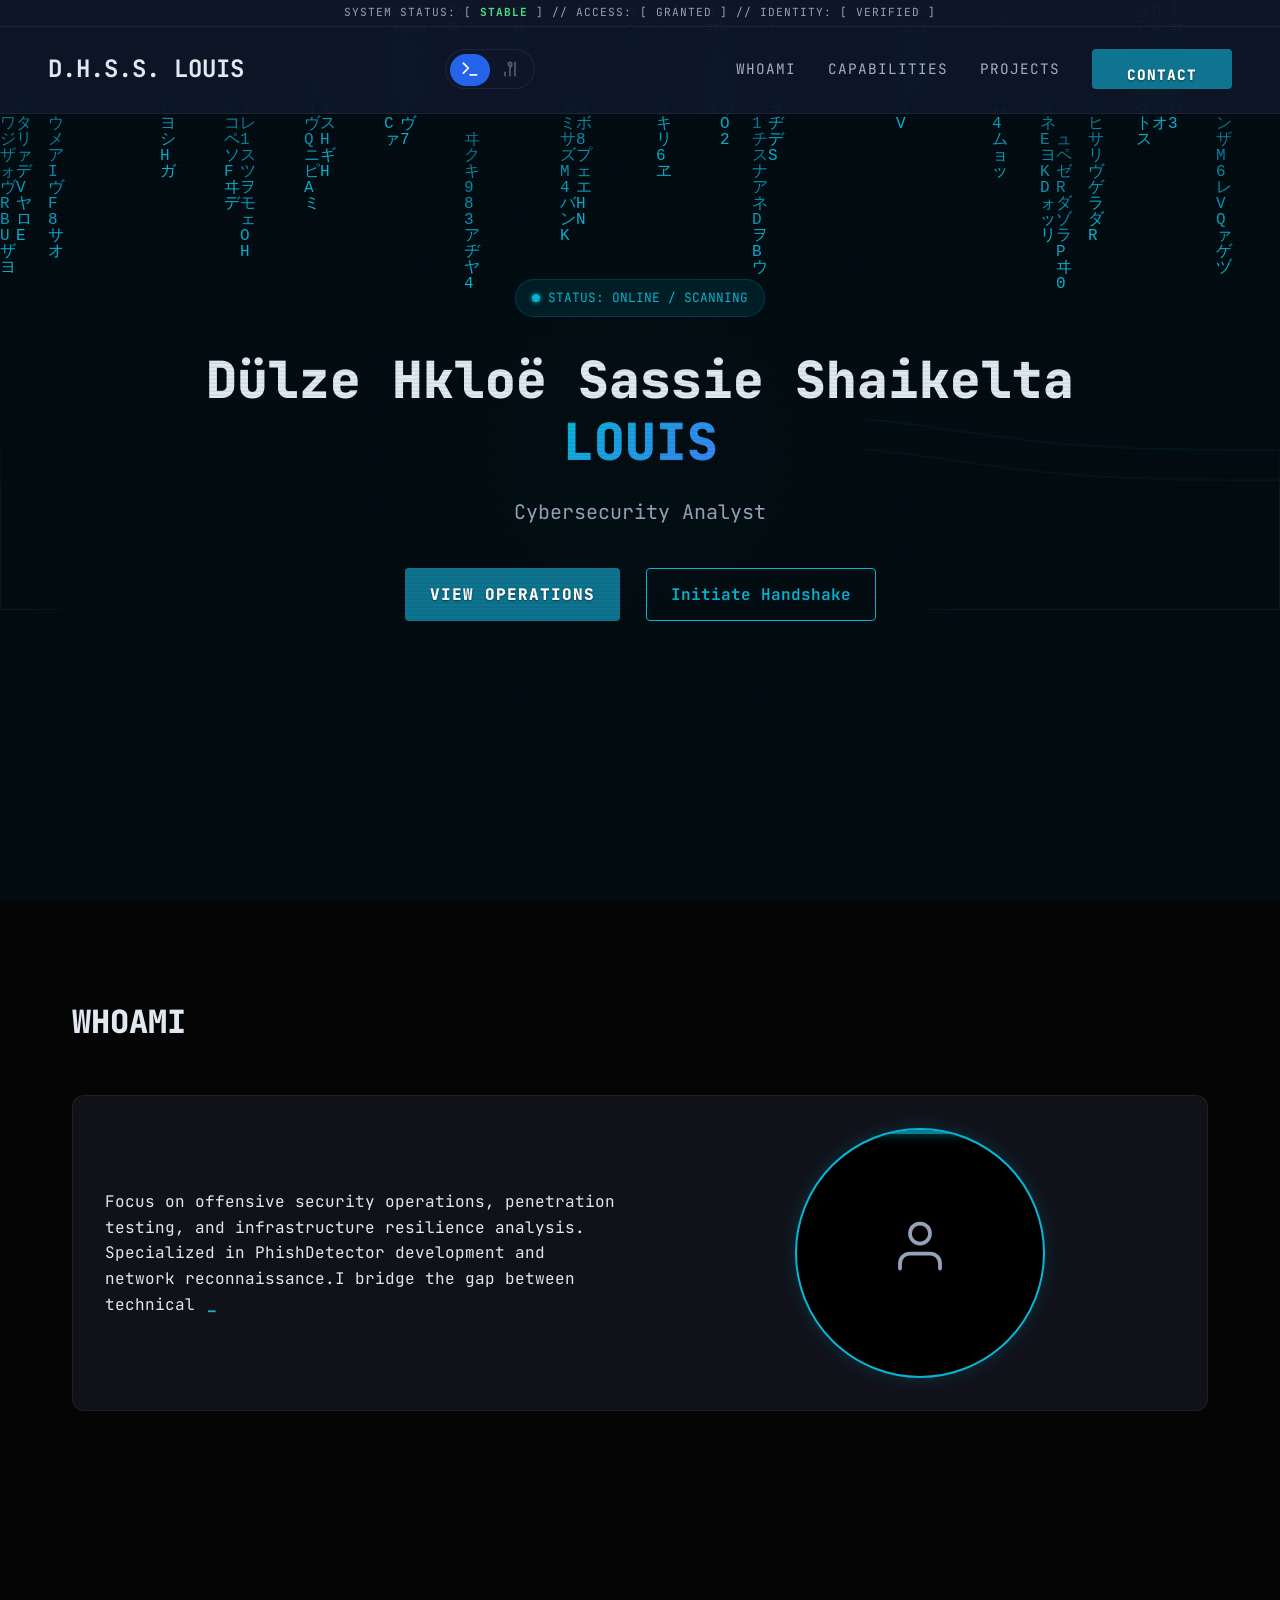
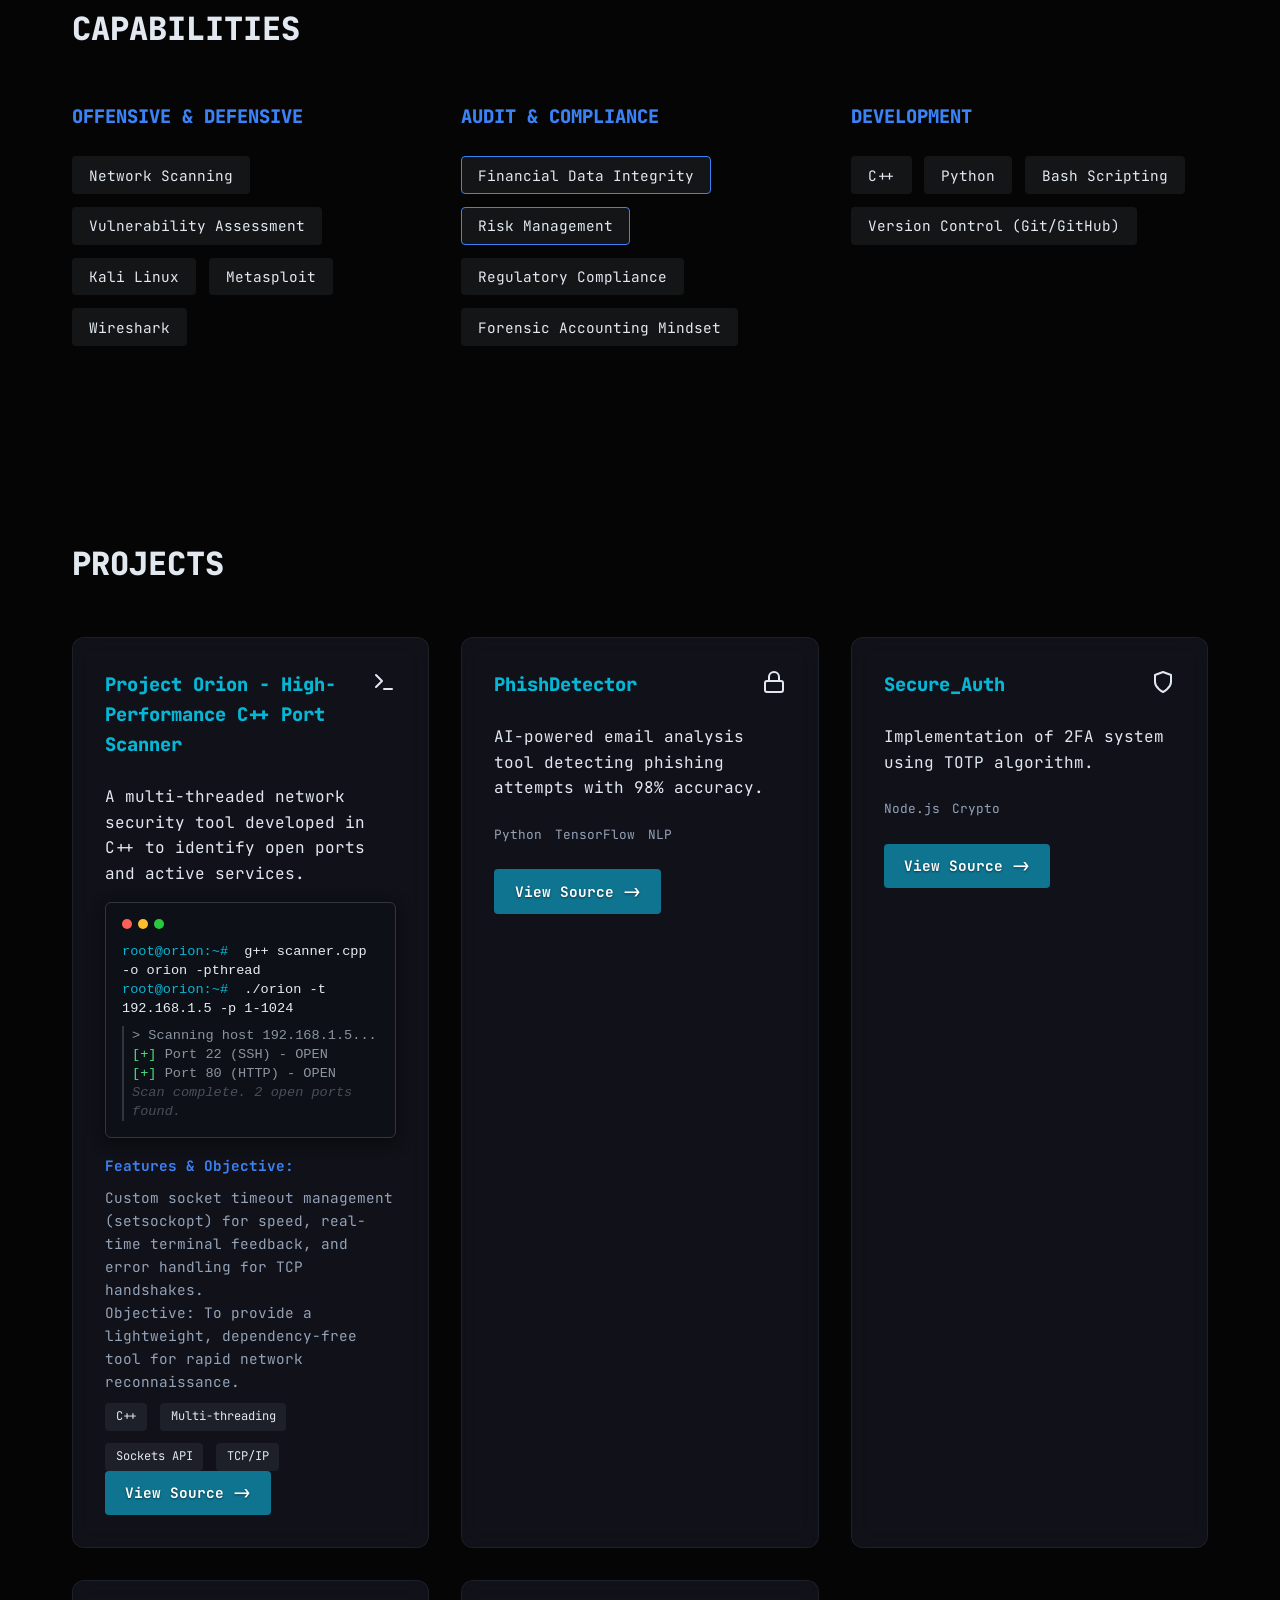
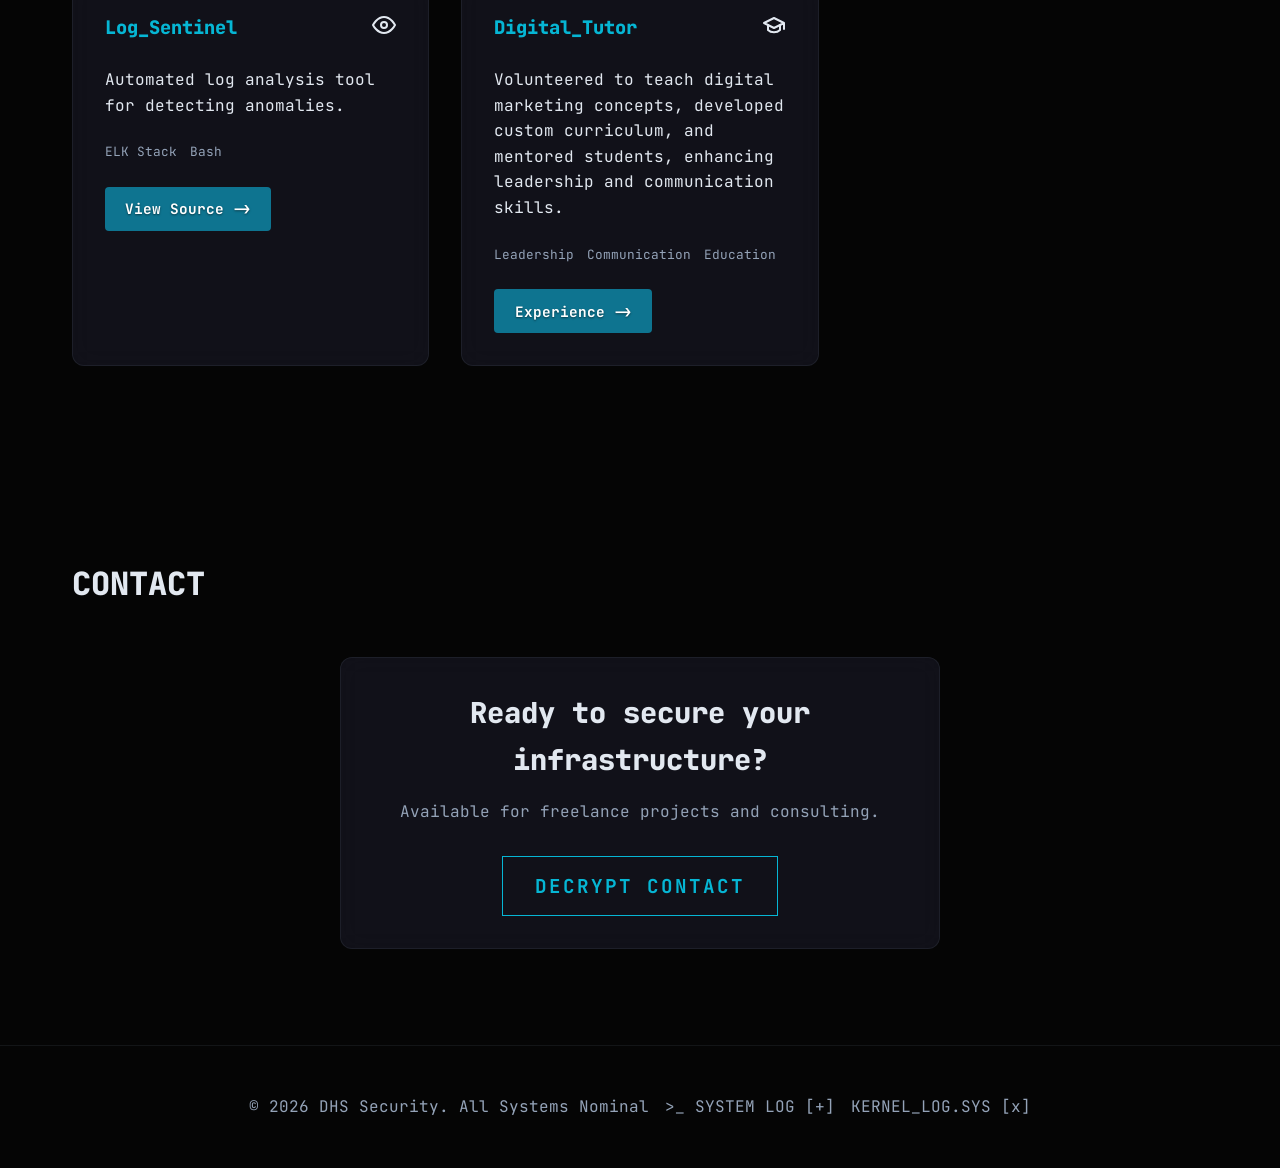
==== commit b2e1b916: "Uhhhh" ====
--- a/index.html
+++ b/index.html
@@ -161,65 +161,61 @@
                     </div>
                 </div>
 
-                <!-- Finance: Asset Report Tables -->
+                <!-- Finance: Asset Performance Graph -->
                 <div class="asset-category finance-only" style="display: none;">
-                    <h3>Bases de Données & Analyse</h3>
-                    <table class="asset-table">
-                        <thead>
-                            <tr>
-                                <th>ACTIF</th>
-                                <th>NIVEAU</th>
-                                <th>IMPACT</th>
-                            </tr>
-                        </thead>
-                        <tbody>
-                            <tr>
-                                <td>SQL / NoSQL Management</td>
-                                <td>Expert</td>
-                                <td class="trend-up">▲ Optimisation</td>
-                            </tr>
-                            <tr>
-                                <td>Data Warehousing</td>
-                                <td>Avancé</td>
-                                <td class="trend-steady">► Structuration</td>
-                            </tr>
-                            <tr>
-                                <td>Financial Modeling (Excel/VBA)</td>
-                                <td>Expert</td>
-                                <td class="trend-up">▲ Rentabilité</td>
-                            </tr>
-                        </tbody>
-                    </table>
-                </div>
-
-                <div class="asset-category finance-only" style="display: none;">
-                    <h3>Gestion Administrative & Conformité</h3>
-                    <table class="asset-table">
-                        <thead>
-                            <tr>
-                                <th>COMPÉTENCE</th>
-                                <th>CERTIFICATION</th>
-                                <th>STATUT</th>
-                            </tr>
-                        </thead>
-                        <tbody>
-                            <tr>
-                                <td>Audit Réglementaire (ECC)</td>
-                                <td>En cours</td>
-                                <td class="trend-up">▲ Conforme</td>
-                            </tr>
-                            <tr>
-                                <td>Gestion des Risques (GRC)</td>
-                                <td>Certifié</td>
-                                <td class="trend-steady">► Maîtrisé</td>
-                            </tr>
-                            <tr>
-                                <td>Rédaction de Rapports</td>
-                                <td>Professionnel</td>
-                                <td class="trend-up">▲ Standardisé</td>
-                            </tr>
-                        </tbody>
-                    </table>
+                    <h3>PORTFOLIO PERFORMANCE</h3>
+                    <div class="asset-graph-container">
+                        <!-- Asset 1 -->
+                        <div class="asset-item">
+                            <div class="asset-info">
+                                <span class="asset-name">SQL / NoSQL Management</span>
+                                <span class="asset-value">98.4 <span class="trend-up">▲ 2.4%</span></span>
+                            </div>
+                            <div class="asset-bar-bg">
+                                <div class="asset-bar-fill" style="--width: 98%;"></div>
+                            </div>
+                        </div>
+                        <!-- Asset 2 -->
+                        <div class="asset-item">
+                            <div class="asset-info">
+                                <span class="asset-name">Financial Modeling (Excel/VBA)</span>
+                                <span class="asset-value">96.8 <span class="trend-up">▲ 1.8%</span></span>
+                            </div>
+                            <div class="asset-bar-bg">
+                                <div class="asset-bar-fill" style="--width: 96%;"></div>
+                            </div>
+                        </div>
+                        <!-- Asset 3 -->
+                        <div class="asset-item">
+                            <div class="asset-info">
+                                <span class="asset-name">Data Warehousing</span>
+                                <span class="asset-value">92.0 <span class="trend-steady">► 0.0%</span></span>
+                            </div>
+                            <div class="asset-bar-bg">
+                                <div class="asset-bar-fill" style="--width: 92%;"></div>
+                            </div>
+                        </div>
+                        <!-- Asset 4 -->
+                        <div class="asset-item">
+                            <div class="asset-info">
+                                <span class="asset-name">Reg. Compliance (ECC)</span>
+                                <span class="asset-value">95.5 <span class="trend-up">▲ 3.1%</span></span>
+                            </div>
+                            <div class="asset-bar-bg">
+                                <div class="asset-bar-fill" style="--width: 95%;"></div>
+                            </div>
+                        </div>
+                        <!-- Asset 5 -->
+                        <div class="asset-item">
+                            <div class="asset-info">
+                                <span class="asset-name">Risk Management (GRC)</span>
+                                <span class="asset-value">99.0 <span class="trend-up">▲ 0.5%</span></span>
+                            </div>
+                            <div class="asset-bar-bg">
+                                <div class="asset-bar-fill" style="--width: 99%;"></div>
+                            </div>
+                        </div>
+                    </div>
                 </div>
 
                 <!-- Finance Mode Service Cards (Optional - keeping existing if needed, but reducing clutter for 'Annual Report' vibe? 
@@ -279,7 +275,7 @@
         <section id="projects" class="section-container">
             <h2 class="section-title">
                 <span class="mono cyber-only">PROJECTS</span>
-                <span class="finance-only" style="display: none;">ÉTUDES DE CAS</span>
+                <span class="mono finance-only" style="display: none;">MARKET ANALYSIS</span>
             </h2>
             <div class="projects-grid">
                 <!-- Project 1 (Cyber) -->
@@ -418,85 +414,84 @@
                 <!-- Finance Only Projects -->
 
                 <!-- CASE STUDY: Task App -->
-                <article class="project-card glass-card finance-only" style="display: none;">
-                    <div class="project-header">
-                        <h3 class="mono">Optimisation des Processus : App de Gestion</h3>
-                        <span class="icon">
-                            <!-- Document / Chart Icon -->
-                            <svg xmlns="http://www.w3.org/2000/svg" width="24" height="24" viewBox="0 0 24 24"
-                                fill="none" stroke="currentColor" stroke-width="2" stroke-linecap="round"
-                                stroke-linejoin="round">
-                                <path d="M14 2H6a2 2 0 0 0-2 2v16a2 2 0 0 0 2 2h12a2 2 0 0 0 2-2V8z"></path>
-                                <polyline points="14 2 14 8 20 8"></polyline>
-                                <line x1="16" y1="13" x2="8" y2="13"></line>
-                                <line x1="16" y1="17" x2="8" y2="17"></line>
-                                <polyline points="10 9 9 9 8 9"></polyline>
-                            </svg>
-                        </span>
-                    </div>
-                    <div
-                        style="font-family: 'Playfair Display', serif; color: var(--finance-navy); font-weight: 600; margin-bottom: 0.5rem;">
-                        ÉTUDE DE CAS</div>
-                    <p>Conception d'une solution centralisée pour réduire la redondance des tâches administratives.
-                        Résultat : Amélioration de 30% de l'efficacité opérationnelle.</p>
-                    <div class="project-tech">
-                        <span>Analyse de Flux</span><span>Automatisation</span><span>Rentabilité</span>
-                    </div>
-                    <span class="link-arrow"
-                        style="margin-top:1rem; display:inline-block; font-size:0.8rem; text-transform:uppercase; letter-spacing:1px;">Consulter
-                        le Rapport -></span>
-                </article>
-
-                <!-- Audit Project -->
-                <article class="project-card glass-card finance-only" style="display: none;">
-                    <div class="project-header">
-                        <h3 class="mono">Audit de Gouvernance & Conformité</h3>
-                        <span class="icon">
-                            <!-- Stamp/Seal Icon -->
-                            <svg xmlns="http://www.w3.org/2000/svg" width="24" height="24" viewBox="0 0 24 24"
-                                fill="none" stroke="currentColor" stroke-width="2" stroke-linecap="round"
-                                stroke-linejoin="round">
-                                <path d="M12 22s8-4 8-10V5l-8-3-8 3v7c0 6 8 10 8 10z"></path>
-                                <path d="m9 12 2 2 4-4"></path>
-                            </svg>
-                        </span>
-                    </div>
-                    <p>Mission de préparation à l'audit réglementaire (ECC). Cartographie des risques et mise en
-                        conformité des procédures internes.</p>
-                    <div class="project-tech">
-                        <span>GRC</span><span>Normes ISO</span><span>Audit Interne</span>
-                    </div>
-                    <span class="link-arrow"
-                        style="margin-top:1rem; display:inline-block; font-size:0.8rem; text-transform:uppercase; letter-spacing:1px;">Accéder
-                        au Dossier -></span>
-                </article>
-
-                <!-- Financial Automation -->
-                <article class="project-card glass-card finance-only" style="display: none;">
-                    <div class="project-header">
-                        <h3 class="mono">Automatisation de Réconciliation Bancaire</h3>
-                        <span class="icon">
-                            <!-- Trend/Graph Icon -->
-                            <svg xmlns="http://www.w3.org/2000/svg" width="24" height="24" viewBox="0 0 24 24"
-                                fill="none" stroke="currentColor" stroke-width="2" stroke-linecap="round"
-                                stroke-linejoin="round">
-                                <polyline points="23 6 13.5 15.5 8.5 10.5 1 18"></polyline>
-                                <polyline points="17 6 23 6 23 12"></polyline>
-                            </svg>
-                        </span>
-                    </div>
-                    <p>Développement de scripts Python pour automatiser le rapprochement bancaire, réduisant le temps de
-                        traitement manuel de 40%.</p>
-                    <div class="project-tech">
-                        <span>Python</span><span>Pandas</span><span>Fiabilité des Données</span>
-                    </div>
-                    <span class="link-arrow"
-                        style="margin-top:1rem; display:inline-block; font-size:0.8rem; text-transform:uppercase; letter-spacing:1px;">Voir
-                        les Métriques -></span>
-                </article>
-            </div>
-            </article>
-            </div>
+                <!-- STOCK 1: Task App -->
+                <article class="stock-card finance-only" style="display: none;">
+                    <div class="stock-header">
+                        <span class="ticker-symbol">TKR: OPS-OPT</span>
+                        <span class="ticker-change positive">▲ +30.0%</span>
+                    </div>
+                    <div class="stock-body">
+                        <h3 class="stock-title">Optimisation des Processus</h3>
+                        <p class="stock-desc">Conception d'une solution centralisée pour réduire la redondance
+                            administrative.</p>
+                        <div class="stock-meta">
+                            <div class="meta-item">
+                                <span class="meta-label">ROI</span>
+                                <span class="meta-value">High</span>
+                            </div>
+                            <div class="meta-item">
+                                <span class="meta-label">EFFICIENCY</span>
+                                <span class="meta-value">Optimal</span>
+                            </div>
+                        </div>
+                    </div>
+                    <div class="stock-footer">
+                        <span class="link-arrow">View Analysis -></span>
+                    </div>
+                </article>
+
+                <!-- STOCK 2: Audit Project -->
+                <article class="stock-card finance-only" style="display: none;">
+                    <div class="stock-header">
+                        <span class="ticker-symbol">TKR: GRC-AUD</span>
+                        <span class="ticker-change positive">▲ COMPLIANT</span>
+                    </div>
+                    <div class="stock-body">
+                        <h3 class="stock-title">Audit de Gouvernance</h3>
+                        <p class="stock-desc">Cartographie des risques et mise en conformité réglementaire (ECC).</p>
+                        <div class="stock-meta">
+                            <div class="meta-item">
+                                <span class="meta-label">RISK</span>
+                                <span class="meta-value low-risk">Mitigated</span>
+                            </div>
+                            <div class="meta-item">
+                                <span class="meta-label">STATUS</span>
+                                <span class="meta-value">Verified</span>
+                            </div>
+                        </div>
+                    </div>
+                    <div class="stock-footer">
+                        <span class="link-arrow">View Report -></span>
+                    </div>
+                </article>
+
+                <!-- STOCK 3: Financial Automation -->
+                <article class="stock-card finance-only" style="display: none;">
+                    <div class="stock-header">
+                        <span class="ticker-symbol">TKR: PY-AUTO</span>
+                        <span class="ticker-change positive">▲ +40.0%</span>
+                    </div>
+                    <div class="stock-body">
+                        <h3 class="stock-title">Réconciliation Automatisée</h3>
+                        <p class="stock-desc">Scripting Python pour le rapprochement bancaire et la fiabilité des
+                            données.</p>
+                        <div class="stock-meta">
+                            <div class="meta-item">
+                                <span class="meta-label">SPEED</span>
+                                <span class="meta-value">max_vel</span>
+                            </div>
+                            <div class="meta-item">
+                                <span class="meta-label">ACCURACY</span>
+                                <span class="meta-value">99.9%</span>
+                            </div>
+                        </div>
+                    </div>
+                    <div class="stock-footer">
+                        <span class="link-arrow">View Metrics -></span>
+                    </div>
+                </article>
+            </div>
+
         </section>
 
 
--- a/style.css
+++ b/style.css
@@ -205,10 +205,12 @@
 }
 
 /* Buttons in Finance Mode */
-body[data-theme="finance"] .btn-primary {
+body[data-theme="finance"] .btn-primary,
+body[data-theme="finance"] .nav-links .btn-primary {
     background: var(--finance-navy);
     border: 1px solid var(--finance-navy);
-    color: #FFFFFF;
+    color: #FFFFFF !important;
+    /* Force White Text */
     font-family: 'Playfair Display', serif;
     font-weight: 600;
     letter-spacing: 1px;
@@ -218,9 +220,11 @@
     transition: all 0.3s ease;
 }
 
-body[data-theme="finance"] .btn-primary:hover {
+body[data-theme="finance"] .btn-primary:hover,
+body[data-theme="finance"] .nav-links .btn-primary:hover {
     background: #FFFFFF;
-    color: var(--finance-navy);
+    color: var(--finance-navy) !important;
+    /* Force Navy Text on Hover */
     border-color: var(--finance-navy);
 }
 
@@ -292,64 +296,60 @@
     font-size: 0.9rem;
 }
 
-/* Asset List Styling (Skills) */
-body[data-theme="finance"] .asset-category h3 {
-    text-align: center;
-    border-bottom: 1px solid var(--finance-gold);
-    padding-bottom: 0.5rem;
-    margin-bottom: 1.5rem;
-    font-style: italic;
-    font-weight: 600;
-}
-
-body[data-theme="finance"] .asset-table {
-    width: 100%;
-    border-collapse: collapse;
+/* Asset Graph Styling */
+body[data-theme="finance"] .asset-graph-container {
+    display: flex;
+    flex-direction: column;
+    gap: 1.5rem;
     margin-top: 1rem;
+}
+
+body[data-theme="finance"] .asset-item {
+    display: flex;
+    flex-direction: column;
+    gap: 0.5rem;
+}
+
+body[data-theme="finance"] .asset-info {
+    display: flex;
+    justify-content: space-between;
     font-family: 'Playfair Display', serif;
-    /* Serif for table */
-}
-
-body[data-theme="finance"] .asset-table th {
-    text-align: left;
-    border-bottom: 2px solid var(--finance-navy);
-    padding: 12px 8px;
-    font-family: 'Playfair Display', serif;
-    font-size: 0.9rem;
-    letter-spacing: 1px;
-    color: var(--finance-navy);
-    text-transform: uppercase;
-}
-
-body[data-theme="finance"] .asset-table td {
-    padding: 15px 8px;
-    border-bottom: 1px solid rgba(0, 33, 71, 0.1);
-    /* Light Navy separator */
-    color: #333333;
-    font-size: 1rem;
-    vertical-align: middle;
-}
-
-body[data-theme="finance"] .asset-table tr:last-child td {
-    border-bottom: none;
-}
-
-body[data-theme="finance"] .asset-table .asset-value {
-    font-family: 'Playfair Display', serif;
-    /* Keep it serif for consistency */
     font-weight: 700;
     color: var(--finance-navy);
 }
 
+body[data-theme="finance"] .asset-value {
+    font-family: 'JetBrains Mono', monospace;
+    font-size: 0.9rem;
+}
+
+body[data-theme="finance"] .asset-bar-bg {
+    width: 100%;
+    height: 8px;
+    background: rgba(0, 33, 71, 0.1);
+    border-radius: 4px;
+    overflow: hidden;
+}
+
+body[data-theme="finance"] .asset-bar-fill {
+    height: 100%;
+    width: 0;
+    /* Animated via JS */
+    background: linear-gradient(90deg, #D4AF37, #F9A825);
+    border-radius: 4px;
+    transition: width 1.5s cubic-bezier(0.22, 1, 0.36, 1);
+}
+
 body[data-theme="finance"] .trend-up {
     color: #15803d;
-    /* Green */
-    font-size: 0.85rem;
+    font-size: 0.8rem;
+    margin-left: 5px;
 }
 
 body[data-theme="finance"] .trend-steady {
     color: #64748b;
-    font-size: 0.85rem;
+    font-size: 0.8rem;
+    margin-left: 5px;
 }
 
 
@@ -468,7 +468,7 @@
     animation: none !important;
 }
 
-/* Guilloche Pattern Background */
+/* Guilloche Pattern Background - Animated */
 .finance-bg-pattern {
     position: fixed;
     top: 0;
@@ -481,6 +481,134 @@
         radial-gradient(circle at 50% 50%, transparent 0%, transparent 45%, rgba(212, 175, 55, 0.03) 46%, rgba(212, 175, 55, 0.03) 50%, transparent 51%),
         repeating-linear-gradient(45deg, rgba(0, 33, 71, 0.02) 0px, rgba(0, 33, 71, 0.02) 1px, transparent 1px, transparent 10px);
     pointer-events: none;
+    animation: bg-drift 60s linear infinite alternate;
+    background-size: 100% 100%, 20px 20px;
+}
+
+@keyframes bg-drift {
+    0% {
+        background-position: 50% 50%, 0 0;
+    }
+
+    100% {
+        background-position: 55% 55%, 10px 10px;
+    }
+}
+
+/* Stock Card Styling */
+body[data-theme="finance"] .stock-card {
+    background: #FFFFFF;
+    border: 1px solid #e2e8f0;
+    border-radius: 8px;
+    padding: 1.5rem;
+    box-shadow: 0 4px 6px -1px rgba(0, 0, 0, 0.1), 0 2px 4px -1px rgba(0, 0, 0, 0.06);
+    transition: all 0.3s ease;
+    display: flex;
+    flex-direction: column;
+    height: 100%;
+    position: relative;
+    overflow: hidden;
+}
+
+body[data-theme="finance"] .stock-card:hover {
+    transform: translateY(-4px);
+    box-shadow: 0 10px 15px -3px rgba(0, 0, 0, 0.1), 0 4px 6px -2px rgba(0, 0, 0, 0.05);
+    border-color: var(--finance-gold);
+}
+
+body[data-theme="finance"] .stock-card::before {
+    content: '';
+    position: absolute;
+    top: 0;
+    left: 0;
+    width: 4px;
+    height: 100%;
+    background: var(--finance-navy);
+}
+
+body[data-theme="finance"] .stock-header {
+    display: flex;
+    justify-content: space-between;
+    align-items: center;
+    margin-bottom: 1rem;
+    border-bottom: 1px solid #f1f5f9;
+    padding-bottom: 0.5rem;
+}
+
+body[data-theme="finance"] .ticker-symbol {
+    font-family: 'JetBrains Mono', monospace;
+    font-weight: 700;
+    color: var(--finance-navy);
+    background: #f1f5f9;
+    padding: 2px 6px;
+    border-radius: 4px;
+    font-size: 0.8rem;
+}
+
+body[data-theme="finance"] .ticker-change {
+    font-family: 'JetBrains Mono', monospace;
+    font-weight: 700;
+    font-size: 0.9rem;
+}
+
+body[data-theme="finance"] .ticker-change.positive {
+    color: #16a34a;
+}
+
+body[data-theme="finance"] .stock-title {
+    font-family: 'Playfair Display', serif;
+    color: var(--finance-navy);
+    font-size: 1.2rem;
+    margin-bottom: 0.5rem;
+    font-weight: 700;
+}
+
+body[data-theme="finance"] .stock-desc {
+    font-size: 0.95rem;
+    color: #475569;
+    margin-bottom: 1.5rem;
+    line-height: 1.5;
+}
+
+body[data-theme="finance"] .stock-meta {
+    display: flex;
+    gap: 1.5rem;
+    margin-top: auto;
+    padding-top: 1rem;
+    border-top: 1px solid #f1f5f9;
+}
+
+body[data-theme="finance"] .meta-item {
+    display: flex;
+    flex-direction: column;
+}
+
+body[data-theme="finance"] .meta-label {
+    font-size: 0.7rem;
+    text-transform: uppercase;
+    color: #94a3b8;
+    letter-spacing: 0.05em;
+    font-weight: 600;
+}
+
+body[data-theme="finance"] .meta-value {
+    font-family: 'JetBrains Mono', monospace;
+    font-weight: 700;
+    color: #334155;
+    font-size: 0.9rem;
+}
+
+body[data-theme="finance"] .stock-footer {
+    margin-top: 1rem;
+    text-align: right;
+}
+
+body[data-theme="finance"] .link-arrow {
+    font-family: 'JetBrains Mono', monospace;
+    font-size: 0.8rem;
+    color: var(--finance-gold);
+    text-decoration: none;
+    font-weight: 700;
 }
 
 /* Finance Ticker */
@@ -623,18 +751,6 @@
     display: none;
 }
 
-left: 0;
-width: 100vw;
-height: 100vh;
-z-index: -2;
-background-image: linear-gradient(rgba(248, 250, 252, 0.95), rgba(248, 250, 252, 0.95)),
-url("data:image/svg+xml,%3Csvg width='100' height='100' viewBox='0 0 100 100' xmlns='http://www.w3.org/2000/svg'%3E%3Cpath d='M10 90 L30 70 L50 80 L70 50 L90 60' stroke='%23cbd5e1' stroke-width='2' fill='none'/%3E%3C/svg%3E");
-background-size: cover,
-200px 200px;
-opacity: 0.5;
-pointer-events: none;
-}
-
 /* Utilities for toggling */
 body[data-theme="finance"] .cyber-only {
     display: none !important;
@@ -644,7 +760,8 @@
     display: block !important;
 }
 
-body[data-theme="finance"] .project-card.finance-only {
+body[data-theme="finance"] .project-card.finance-only,
+body[data-theme="finance"] .stock-card.finance-only {
     display: flex !important;
     /* Restore flex for project cards */
     flex-direction: column;
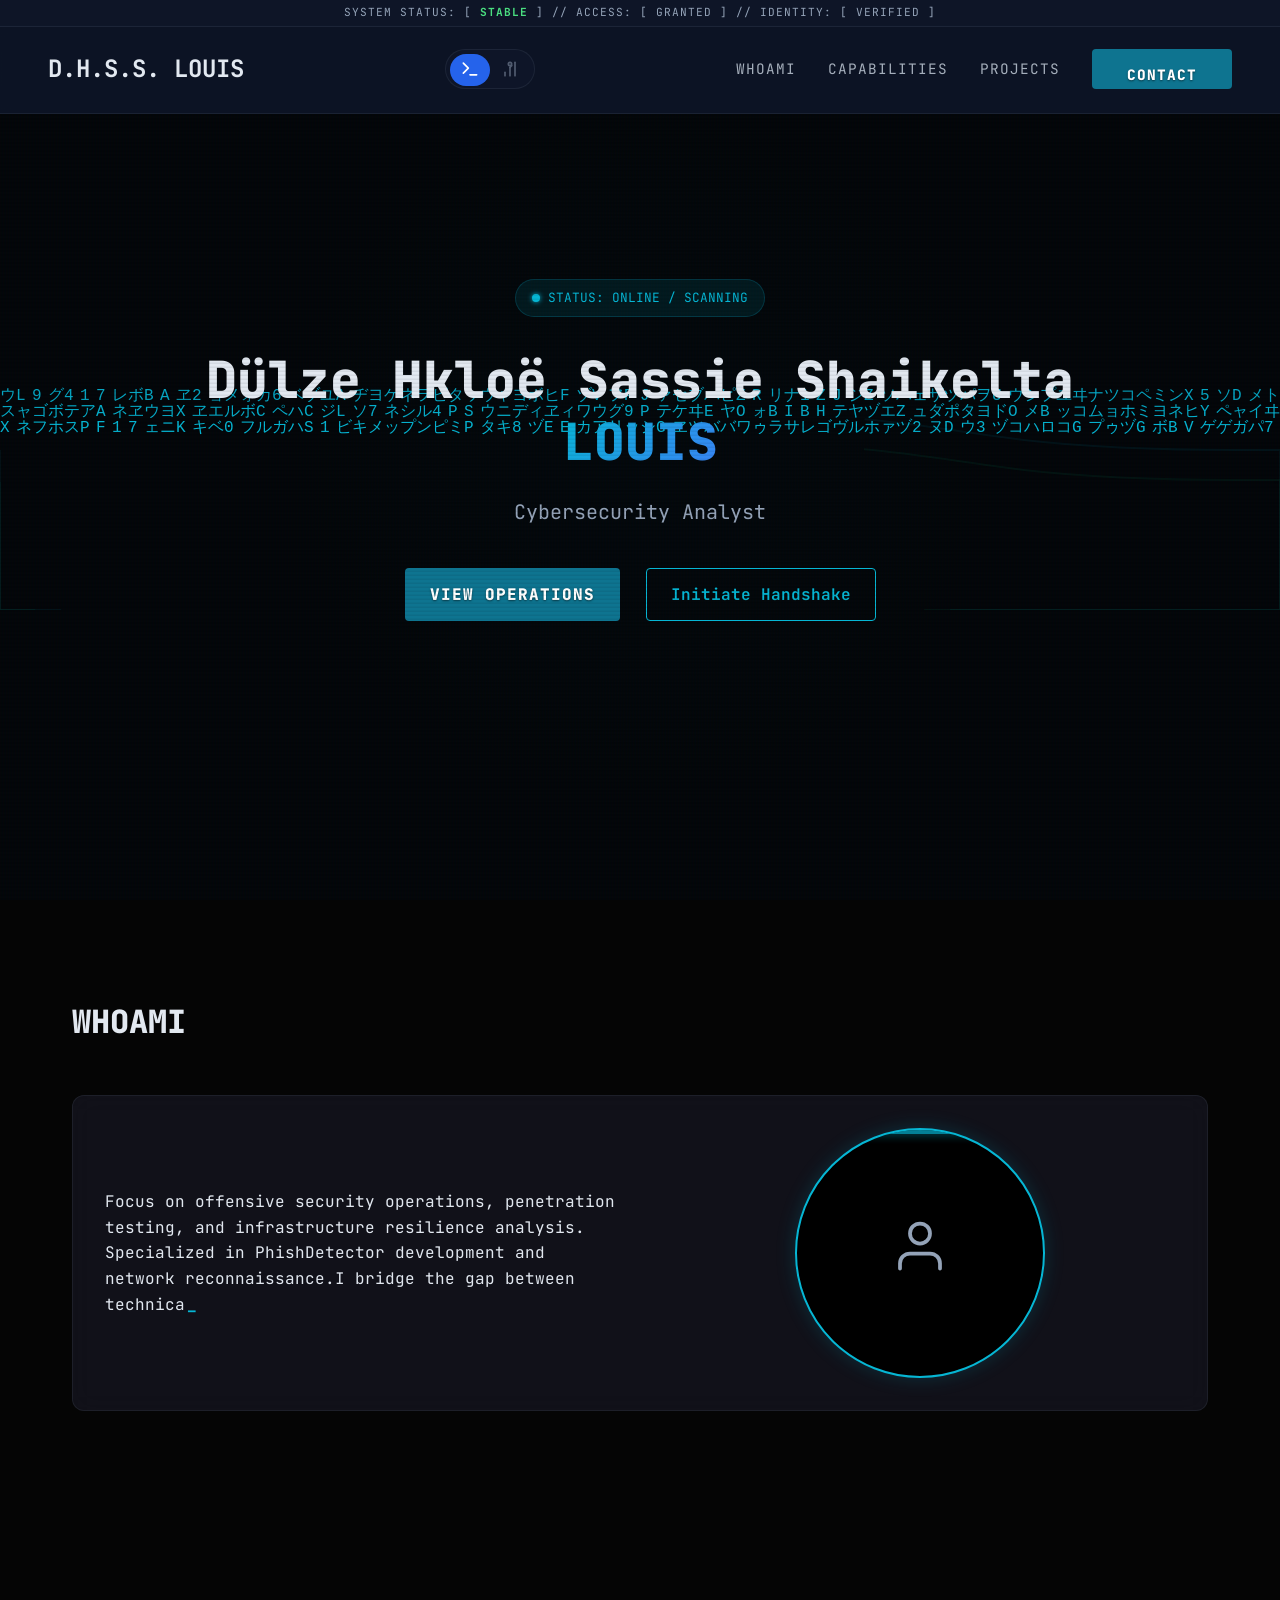
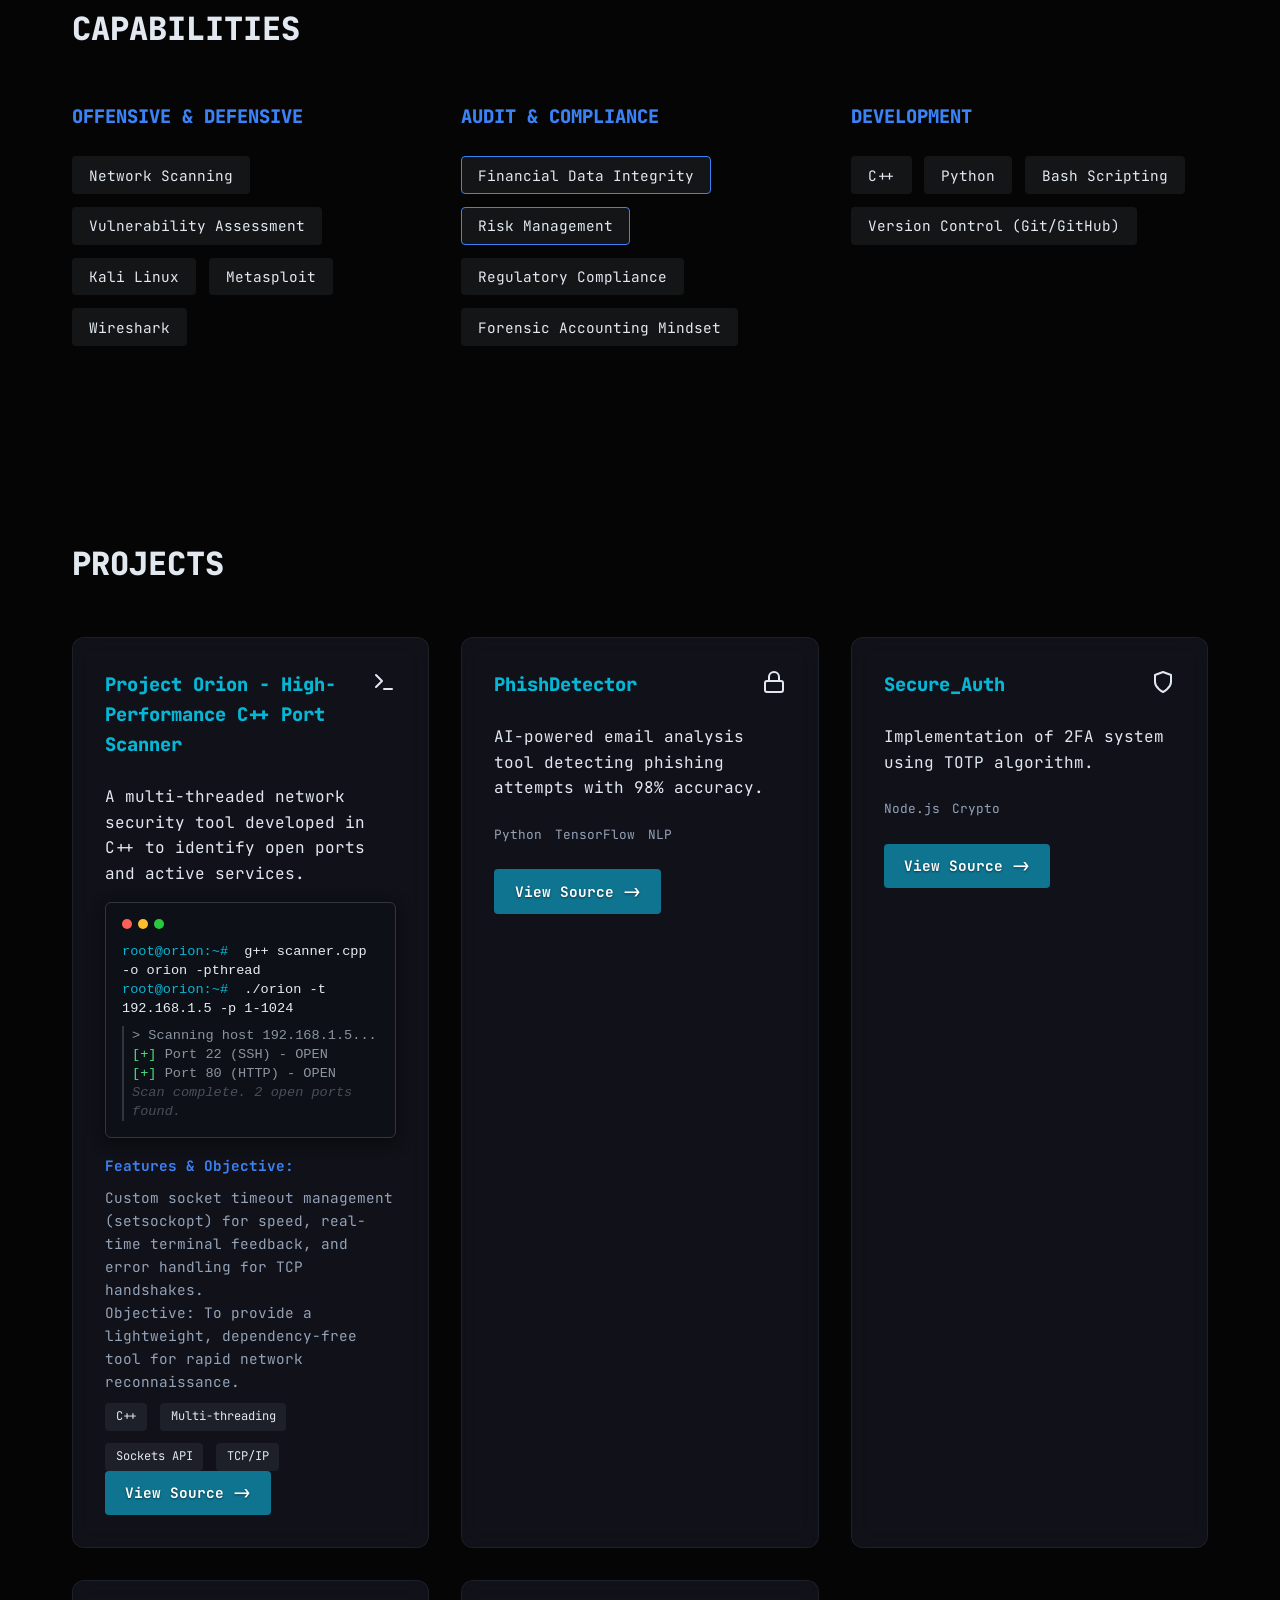
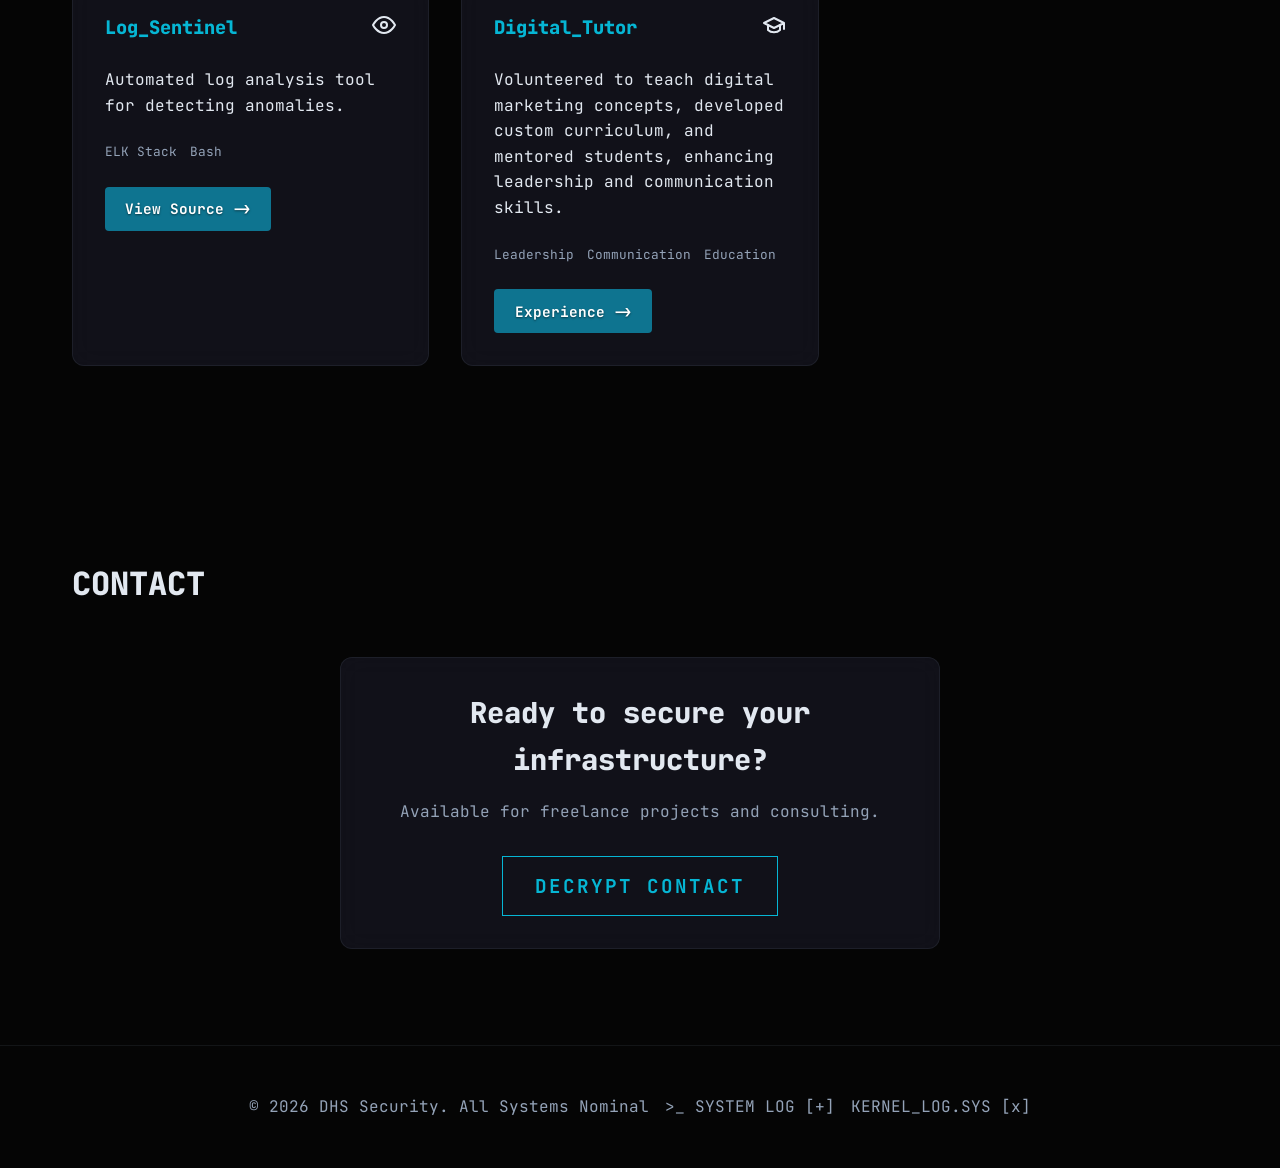
==== commit 259c6754: "Some ameliorations" ====
--- a/index.html
+++ b/index.html
@@ -4,6 +4,11 @@
 <head>
     <meta charset="UTF-8">
     <meta name="viewport" content="width=device-width, initial-scale=1.0">
+    <meta name="description"
+        content="Louis - Cybersecurity Analyst & Financial Audit Specialist. Expert in network security, GRC compliance, and risk assessment.">
+    <meta name="keywords" content="cybersecurity, security analyst, financial audit, GRC, compliance, risk management">
+    <meta name="author" content="Louis">
+    <meta name="theme-color" content="#06b6d4">
     <title>Louis | Cybersecurity Analyst</title>
     <link rel="stylesheet" href="style.css">
     <!-- Fonts -->
@@ -52,18 +57,21 @@
         <div class="logo">D.H.S.S. <span class="accent" data-text="LOUIS">LOUIS</span></div>
 
         <!-- Mode Switcher (Sliding Toggle) -->
-        <div class="mode-toggle-container" id="mode-toggle-container">
+        <div class="mode-toggle-container" id="mode-toggle-container"
+            aria-label="Theme toggle between Cyber and Finance modes">
             <div class="slider-accent"></div>
-            <button class="mode-option active" id="mode-cyber" data-mode="cyber" title="Cyber Mode">
+            <button class="mode-option active" id="mode-cyber" data-mode="cyber" title="Cyber Mode"
+                aria-label="Switch to Cyber security mode">
                 <svg viewBox="0 0 24 24" width="20" height="20" stroke="currentColor" stroke-width="2" fill="none"
-                    stroke-linecap="round" stroke-linejoin="round">
+                    stroke-linecap="round" stroke-linejoin="round" aria-hidden="true">
                     <polyline points="4 17 10 11 4 5"></polyline>
                     <line x1="12" y1="19" x2="20" y2="19"></line>
                 </svg>
             </button>
-            <button class="mode-option" id="mode-finance" data-mode="finance" title="Finance Mode">
+            <button class="mode-option" id="mode-finance" data-mode="finance" title="Finance Mode"
+                aria-label="Switch to Finance audit mode">
                 <svg viewBox="0 0 24 24" width="20" height="20" stroke="currentColor" stroke-width="2" fill="none"
-                    stroke-linecap="round" stroke-linejoin="round">
+                    stroke-linecap="round" stroke-linejoin="round" aria-hidden="true">
                     <line x1="12" y1="20" x2="12" y2="10"></line>
                     <line x1="18" y1="20" x2="18" y2="4"></line>
                     <line x1="6" y1="20" x2="6" y2="16"></line>
@@ -72,7 +80,7 @@
                 </svg>
             </button>
         </div>
-        <ul class="nav-links">
+        <ul class="nav-links" aria-label="Main navigation">
             <li><a href="#about">WHOAMI</a></li>
             <li><a href="#skills">CAPABILITIES</a></li>
             <li><a href="#projects">PROJECTS</a></li>
@@ -89,8 +97,8 @@
                 <p class="hero-subtitle finance-only" style="display: none; color: #1e293b; font-weight: 500;">Financial
                     Audit Specialist</p>
                 <div class="hero-actions">
-                    <a href="#projects" class="btn-primary">View Operations</a>
-                    <a href="#contact" class="btn-secondary">Initiate Handshake</a>
+                    <a href="#projects" class="btn-primary" aria-label="View projects section">View Operations</a>
+                    <a href="#contact" class="btn-secondary" aria-label="Go to contact section">Initiate Handshake</a>
                 </div>
             </div>
         </section>
@@ -511,9 +519,11 @@
                         <div class="contact-card-content">
                             <div class="social-links">
                                 <a href="https://www.linkedin.com/in/dülze-hkloë-sassie-shaikelta-louis-1701b7370"
-                                    target="_blank" class="social-icon-btn" data-tooltip="LinkedIn">
+                                    target="_blank" class="social-icon-btn" data-tooltip="LinkedIn"
+                                    aria-label="Visit LinkedIn profile">
                                     <svg viewBox="0 0 24 24" width="24" height="24" stroke="currentColor"
-                                        stroke-width="2" fill="none" stroke-linecap="round" stroke-linejoin="round">
+                                        stroke-width="2" fill="none" stroke-linecap="round" stroke-linejoin="round"
+                                        aria-hidden="true">
                                         <path
                                             d="M16 8a6 6 0 0 1 6 6v7h-4v-7a2 2 0 0 0-2-2 2 2 0 0 0-2 2v7h-4v-7a6 6 0 0 1 6-6z">
                                         </path>
@@ -522,17 +532,20 @@
                                     </svg>
                                 </a>
                                 <a href="https://github.com/Sass-1" target="_blank" class="social-icon-btn"
-                                    data-tooltip="GitHub">
+                                    data-tooltip="GitHub" aria-label="Visit GitHub profile">
                                     <svg viewBox="0 0 24 24" width="24" height="24" stroke="currentColor"
-                                        stroke-width="2" fill="none" stroke-linecap="round" stroke-linejoin="round">
+                                        stroke-width="2" fill="none" stroke-linecap="round" stroke-linejoin="round"
+                                        aria-hidden="true">
                                         <path
                                             d="M9 19c-5 1.5-5-2.5-7-3m14 6v-3.87a3.37 3.37 0 0 0-.94-2.61c3.14-.35 6.44-1.54 6.44-7A5.44 5.44 0 0 0 20 4.77 5.07 5.07 0 0 0 19.91 1S18.73.65 16 2.48a13.38 13.38 0 0 0-7 0C6.27.65 5.09 1 5.09 1A5.07 5.07 0 0 0 5 4.77a5.44 5.44 0 0 0-1.5 3.78c0 5.42 3.3 6.61 6.44 7A3.37 3.37 0 0 0 9 18.13V22">
                                         </path>
                                     </svg>
                                 </a>
-                                <a href="mailto:sassie.louis@esih.edu" class="social-icon-btn" data-tooltip="Email">
+                                <a href="mailto:sassie.louis@esih.edu" class="social-icon-btn" data-tooltip="Email"
+                                    aria-label="Send email">
                                     <svg viewBox="0 0 24 24" width="24" height="24" stroke="currentColor"
-                                        stroke-width="2" fill="none" stroke-linecap="round" stroke-linejoin="round">
+                                        stroke-width="2" fill="none" stroke-linecap="round" stroke-linejoin="round"
+                                        aria-hidden="true">
                                         <path
                                             d="M4 4h16c1.1 0 2 .9 2 2v12c0 1.1-.9 2-2 2H4c-1.1 0-2-.9-2-2V6c0-1.1.9-2 2-2z">
                                         </path>
--- a/style.css
+++ b/style.css
@@ -1914,6 +1914,27 @@
     }
 }
 
+/* Accessibility: Respect prefers-reduced-motion */
+@media (prefers-reduced-motion: reduce) {
+
+    *,
+    *::before,
+    *::after {
+        animation-duration: 0.01ms !important;
+        animation-iteration-count: 1 !important;
+        transition-duration: 0.01ms !important;
+        scroll-behavior: auto !important;
+    }
+
+    #matrix-canvas {
+        display: none !important;
+    }
+
+    .scanline-overlay {
+        animation: none !important;
+    }
+}
+
 /* =========================================
    THEME: FINANCE (LIGHT MODE)
    ========================================= */
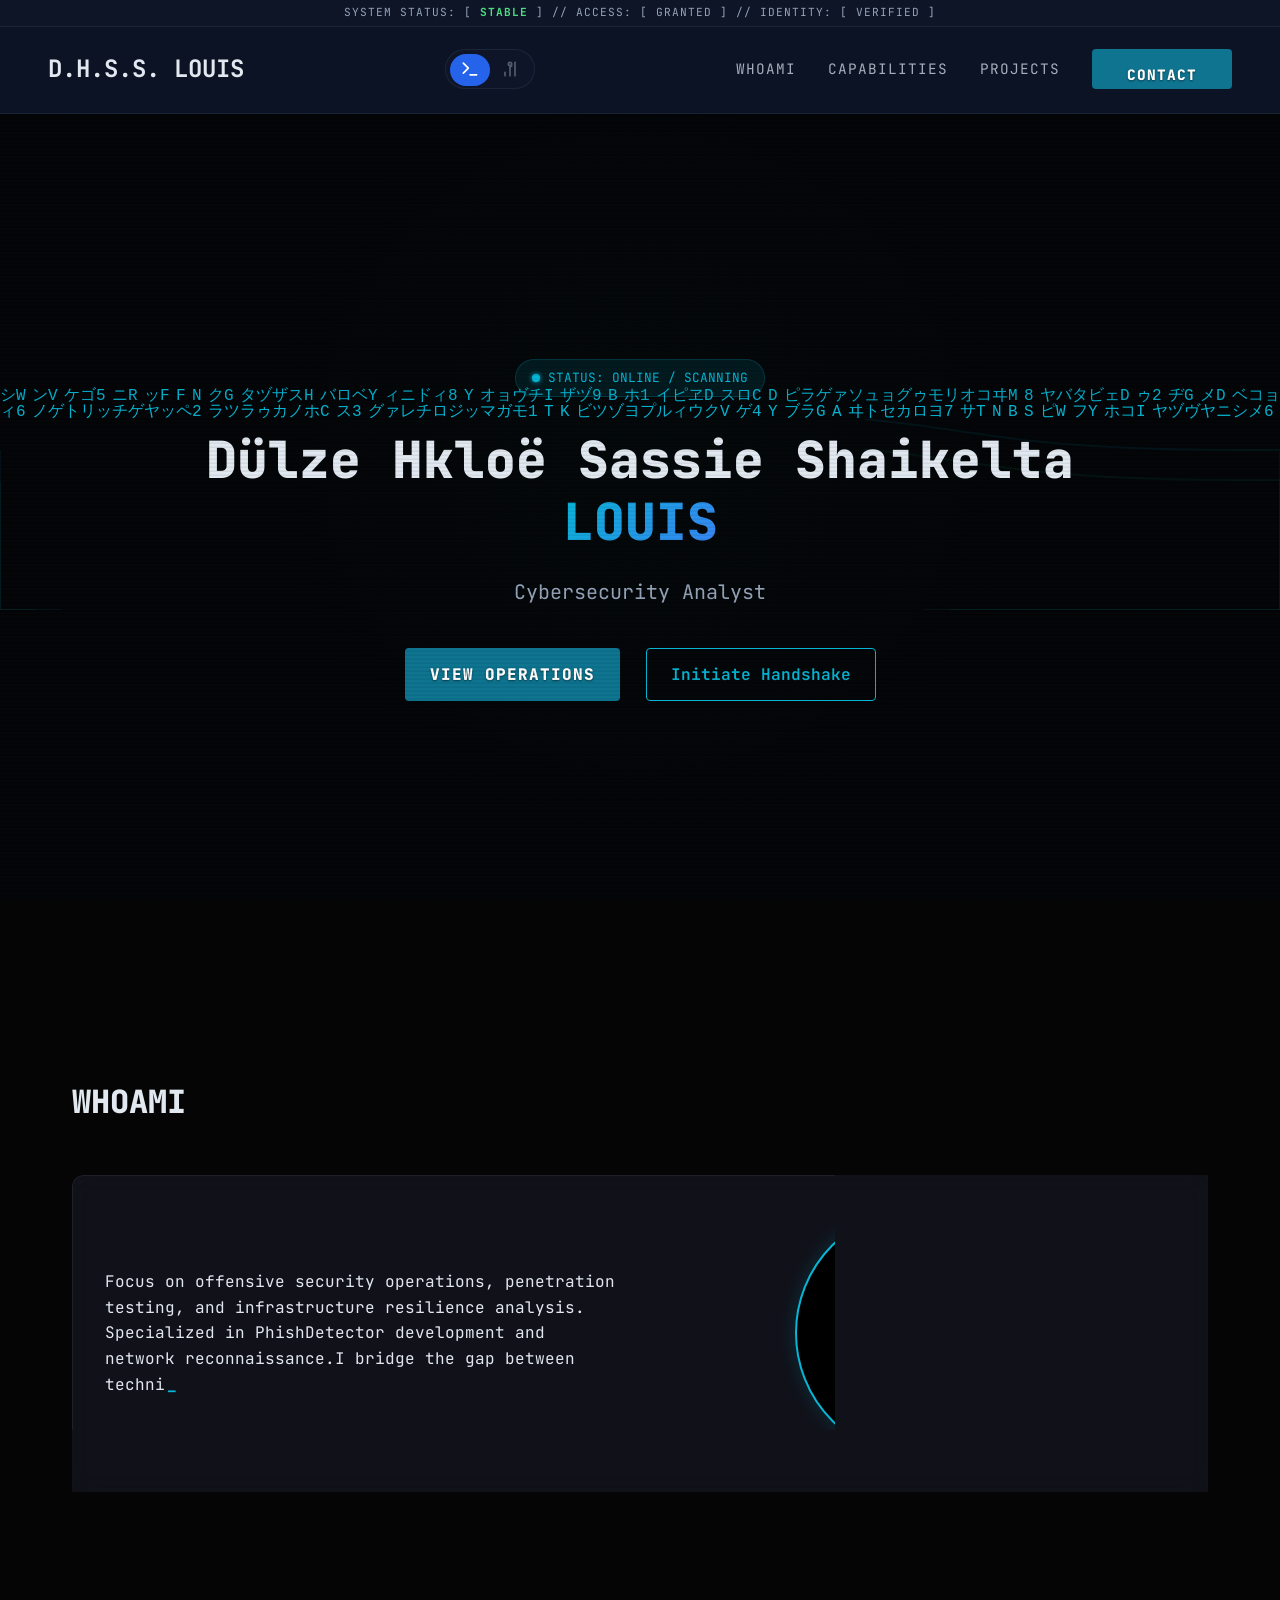
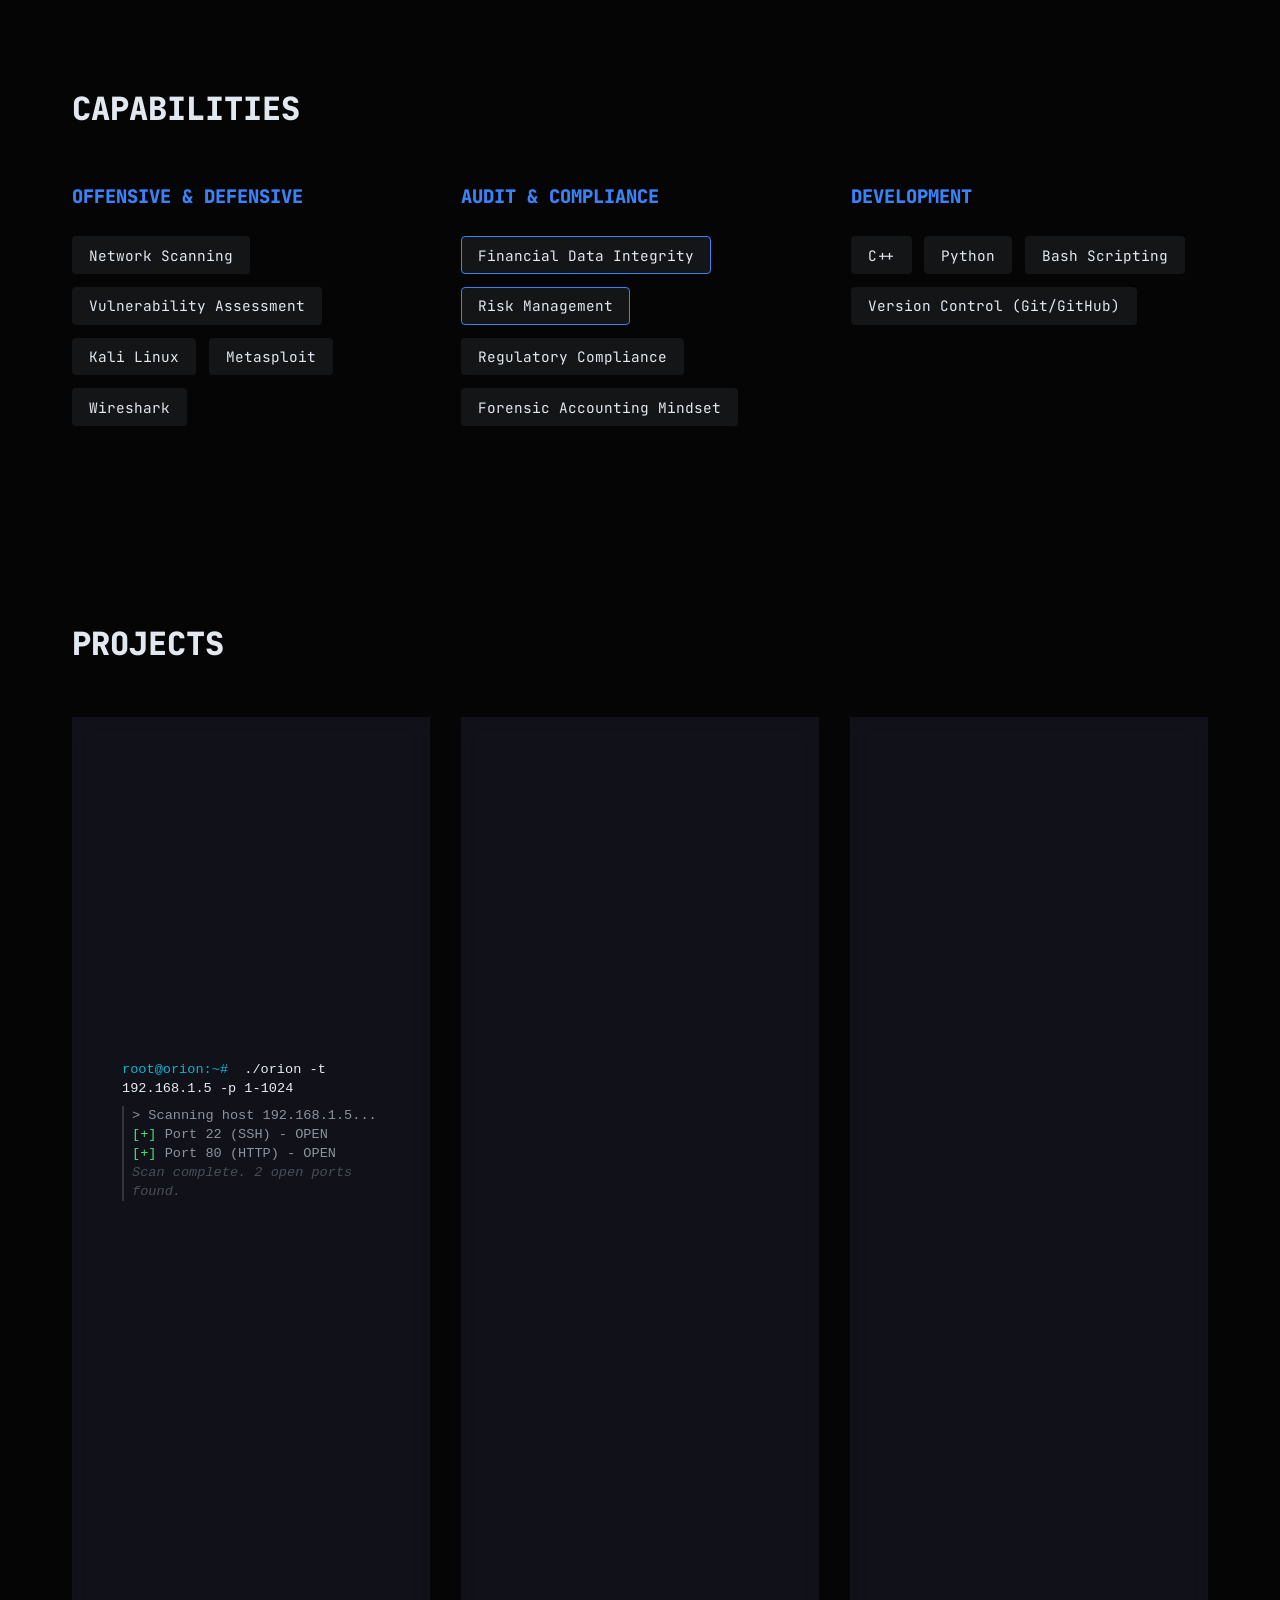
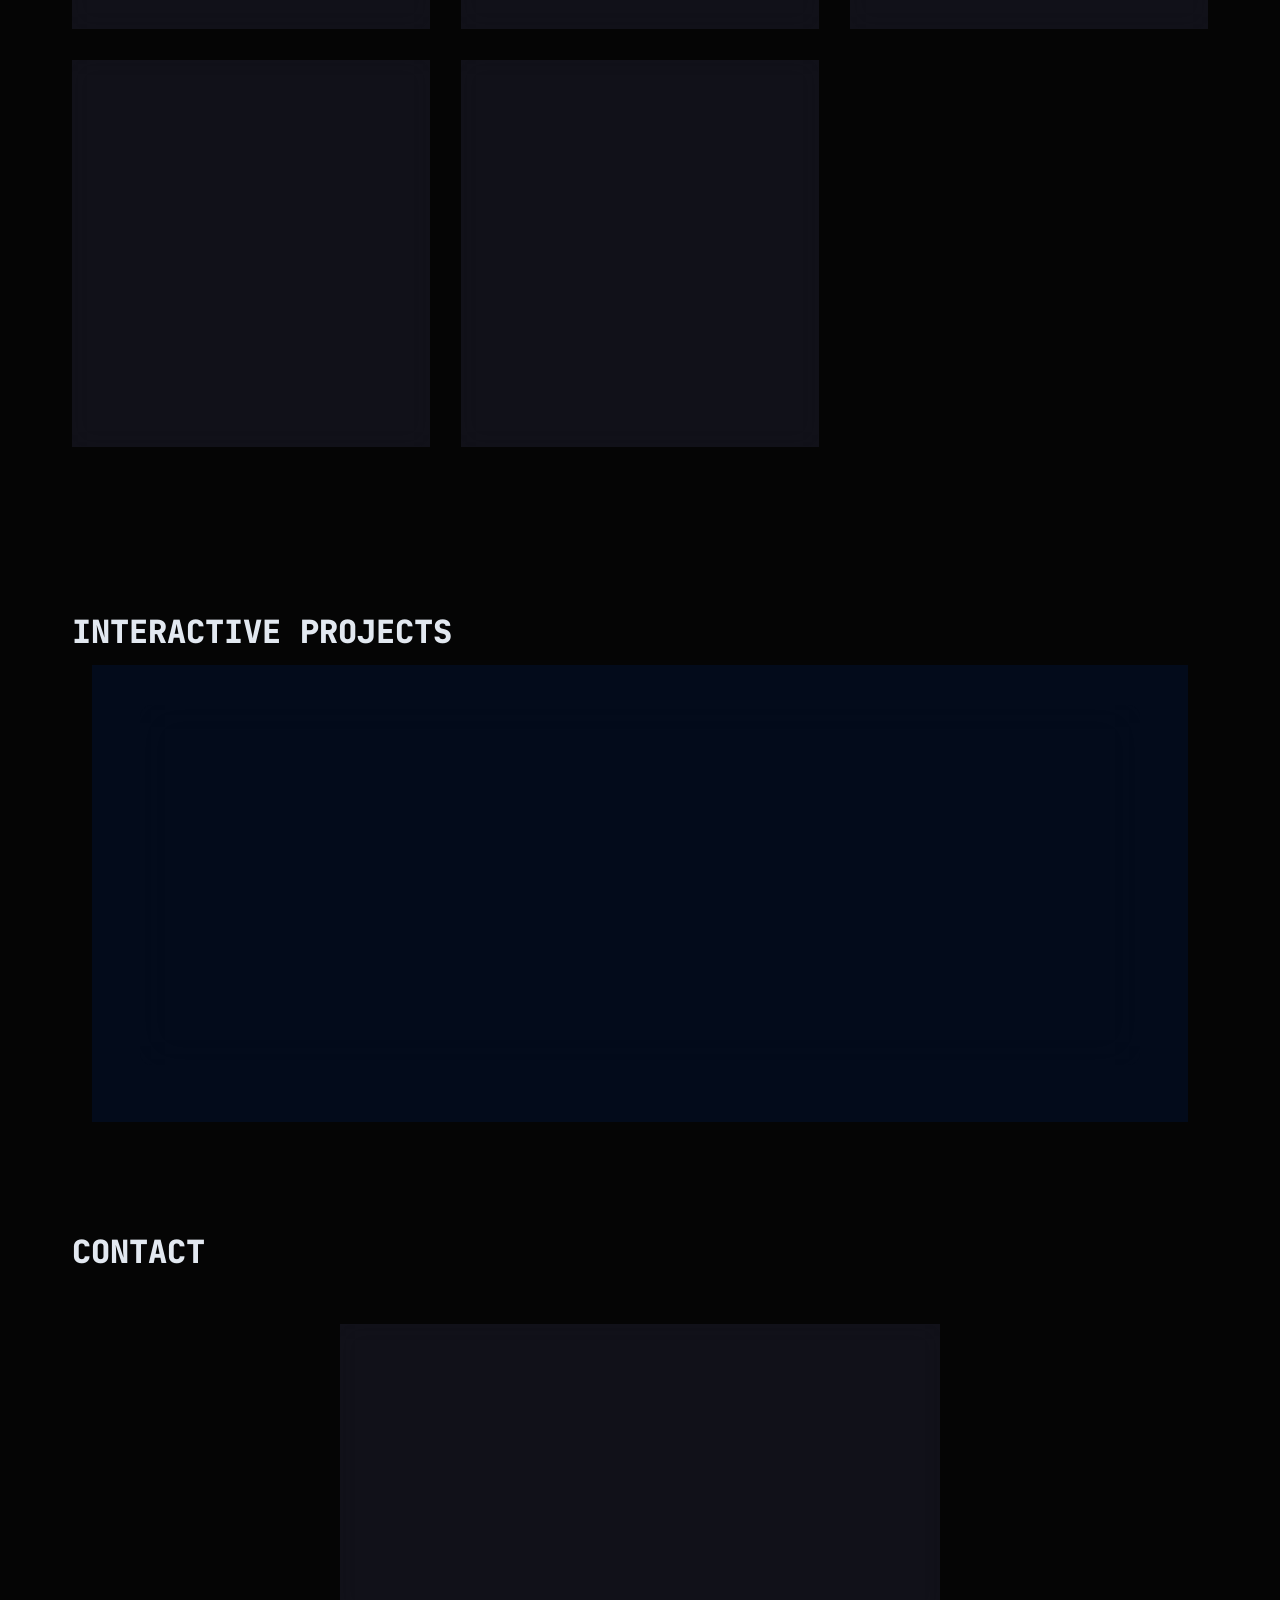
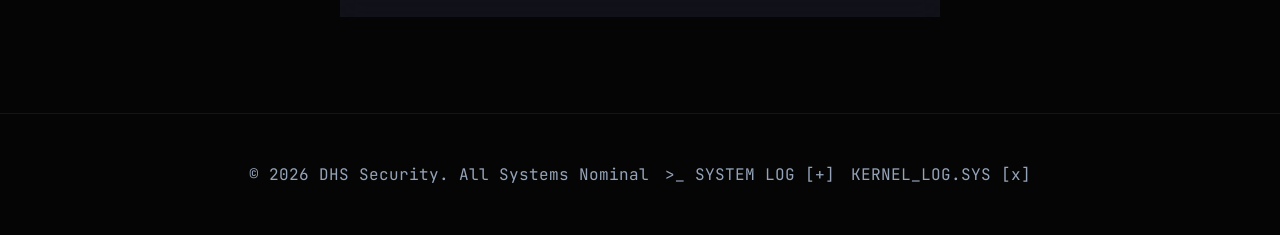
==== commit 69d8bd5b: "HMMM" ====
--- a/index.html
+++ b/index.html
@@ -91,20 +91,80 @@
     <main>
         <section id="hero" class="hero-section">
             <div class="hero-content">
-                <p class="status-badge"><span class="status-dot"></span> STATUS: ONLINE / SCANNING</p>
-                <h1 class="long-name">Dülze Hkloë Sassie Shaikelta <br><span class="gradient-text">LOUIS</span></h1>
-                <p class="hero-subtitle cyber-only">Cybersecurity Analyst</p>
-                <p class="hero-subtitle finance-only" style="display: none; color: #1e293b; font-weight: 500;">Financial
-                    Audit Specialist</p>
-                <div class="hero-actions">
-                    <a href="#projects" class="btn-primary" aria-label="View projects section">View Operations</a>
-                    <a href="#contact" class="btn-secondary" aria-label="Go to contact section">Initiate Handshake</a>
+                <!-- Cyber Mode Hero -->
+                <div class="cyber-hero">
+                    <p class="status-badge"><span class="status-dot"></span> STATUS: ONLINE / SCANNING</p>
+                    <h1 class="long-name">Dülze Hkloë Sassie Shaikelta <br><span class="gradient-text">LOUIS</span></h1>
+                    <p class="hero-subtitle">Cybersecurity Analyst</p>
+                    <div class="hero-actions">
+                        <a href="#projects" class="btn-primary" aria-label="View projects section">View Operations</a>
+                        <a href="#contact" class="btn-secondary" aria-label="Go to contact section">Initiate
+                            Handshake</a>
+                    </div>
+                </div>
+
+                <!-- Finance Mode Hero -->
+                <div class="finance-hero finance-only" style="display: none;">
+                    <div class="report-header">
+                        <div class="audit-badge">AUDITED & VERIFIED</div>
+                        <h1 class="report-name">Dülze Hkloë Sassie Shaikelta <br><span
+                                style="color: #D4AF37;">LOUIS</span></h1>
+                        <p class="report-subtitle">Financial Integrity & Risk Assessment Specialist</p>
+                    </div>
+                    <div class="finance-metrics-display">
+                        <div class="metric-box">
+                            <div class="metric-label">Compliance Rate</div>
+                            <div class="metric-value">98.6%</div>
+                            <div class="metric-bar">
+                                <div class="metric-fill" style="width: 98.6%;"></div>
+                            </div>
+                        </div>
+                        <div class="metric-box">
+                            <div class="metric-label">Risk Level</div>
+                            <div class="metric-value" style="color: #16a34a;">LOW</div>
+                        </div>
+                        <div class="metric-box">
+                            <div class="metric-label">Certifications</div>
+                            <div class="metric-value">5+</div>
+                        </div>
+                    </div>
+                    <div class="hero-actions">
+                        <a href="#projects" class="btn-primary" aria-label="View audit reports">View Reports</a>
+                        <a href="#contact" class="btn-secondary" aria-label="Request consultation">Request Audit</a>
+                    </div>
                 </div>
             </div>
         </section>
 
         <section id="about" class="section-container">
-            <h2 class="section-title"><span class="mono">WHOAMI</span></h2>
+            <h2 class="section-title"><span class="mono cyber-only">WHOAMI</span><span class="finance-only"
+                    style="display:none;">EXECUTIVE PROFILE</span></h2>
+
+            <!-- Finance: Certification Timeline -->
+            <div class="cert-timeline finance-only" style="display: none;">
+                <div class="timeline-item">
+                    <div class="timeline-marker">2023</div>
+                    <div class="timeline-content">
+                        <h4>Certified Compliance Officer</h4>
+                        <p>GRC Framework Specialization</p>
+                    </div>
+                </div>
+                <div class="timeline-item">
+                    <div class="timeline-marker">2024</div>
+                    <div class="timeline-content">
+                        <h4>Financial Audit Certification</h4>
+                        <p>ECC & Risk Assessment</p>
+                    </div>
+                </div>
+                <div class="timeline-item">
+                    <div class="timeline-marker">2025</div>
+                    <div class="timeline-content">
+                        <h4>Security Systems Auditor</h4>
+                        <p>Cybersecurity + Finance Integration</p>
+                    </div>
+                </div>
+            </div>
+
             <div class="glass-card about-card">
                 <div class="about-text">
                     <p id="typewriter-text"></p>
@@ -502,7 +562,22 @@
 
         </section>
 
-
+        <!-- Interactive Games Section (Cyber Mode Only) -->
+        <section id="interactive" class="section-container cyber-only">
+            <h2 class="section-title"><span class="mono">INTERACTIVE PROJECTS</span></h2>
+            <div class="games-grid">
+                <!-- Game Card 1: Orange Invasion -->
+                <div class="game-card glass-game">
+                    <div class="game-image-placeholder">
+                        <img src="img/orange-invasion.png" alt="Orange Invasion Preview" class="game-demo-img">
+                    </div>
+                    <h3 class="game-title">ORANGE INVASION</h3>
+                    <p class="game-description">Defend against waves of cyber threats in this fast-paced arcade-style
+                        game. Test your reflexes and strategic thinking.</p>
+                    <button class="play-btn" onclick="alert('Orange Invasion Game - Coming Soon!')">PLAY</button>
+                </div>
+            </div>
+        </section>
 
         <section id="contact" class="section-container">
             <h2 class="section-title"><span class="mono">CONTACT</span></h2>
--- a/style.css
+++ b/style.css
@@ -760,8 +760,11 @@
     display: block !important;
 }
 
-body[data-theme="finance"] .project-card.finance-only,
-body[data-theme="finance"] .stock-card.finance-only {
+body[data-theme="finance"] .finance-only.finance-hero {
+    display: block !important;
+}
+
+body[data-theme="finance"] .finance-only.stock-card {
     display: flex !important;
     /* Restore flex for project cards */
     flex-direction: column;
@@ -1316,6 +1319,7 @@
     justify-content: center;
     text-align: center;
     padding: 0 2rem;
+    margin-top: 80px;
 }
 
 #matrix-canvas {
@@ -2188,4 +2192,467 @@
 :root:not([data-theme="finance"]) .contact-card-content .social-links {
     justify-content: center;
     /* Centered as requested */
+}
+
+/* ========================================
+   RADICAL FINANCE MODE REDESIGN
+   ======================================== */
+
+/* Finance Hero Section */
+[data-theme="finance"] .hero-section {
+    background: linear-gradient(135deg, #f5f7fa 0%, #e8ecf1 100%);
+    position: relative;
+    overflow: hidden;
+}
+
+[data-theme="finance"] .finance-hero {
+    text-align: center;
+    max-width: 900px;
+    margin: 0 auto;
+}
+
+.audit-badge {
+    display: inline-block;
+    background: linear-gradient(135deg, #D4AF37, #F9A825);
+    color: #002147;
+    padding: 0.6rem 1.5rem;
+    border-radius: 50px;
+    font-family: 'Playfair Display', serif;
+    font-weight: 700;
+    font-size: 0.9rem;
+    letter-spacing: 2px;
+    margin-bottom: 2rem;
+    box-shadow: 0 4px 15px rgba(212, 175, 55, 0.3);
+    text-transform: uppercase;
+}
+
+.report-title {
+    font-family: 'Playfair Display', serif;
+    font-size: 3.5rem;
+    font-weight: 700;
+    color: #002147;
+    letter-spacing: 3px;
+    margin-bottom: 1rem;
+    text-transform: uppercase;
+}
+
+.report-name {
+    font-family: 'Playfair Display', serif;
+    font-size: 4rem;
+    font-weight: 700;
+    color: #002147;
+    letter-spacing: 2px;
+    margin-bottom: 2rem;
+    line-height: 1.2;
+}
+
+.report-subtitle {
+    font-family: 'Inter', sans-serif;
+    font-size: 1.3rem;
+    color: #475569;
+    margin-bottom: 3rem;
+    font-weight: 400;
+    letter-spacing: 1px;
+}
+
+/* Finance Metrics Display */
+.finance-metrics-display {
+    display: grid;
+    grid-template-columns: repeat(3, 1fr);
+    gap: 2rem;
+    margin: 2rem 0;
+    padding: 2rem;
+    background: rgba(255, 255, 255, 0.7);
+    border: 2px solid #D4AF37;
+    border-radius: 8px;
+    backdrop-filter: blur(5px);
+}
+
+.metric-box {
+    text-align: center;
+    padding: 1.5rem;
+    background: white;
+    border-radius: 6px;
+    box-shadow: 0 2px 8px rgba(0, 0, 0, 0.05);
+}
+
+.metric-label {
+    font-family: 'Inter', sans-serif;
+    font-size: 0.85rem;
+    color: #64748b;
+    text-transform: uppercase;
+    letter-spacing: 1px;
+    margin-bottom: 0.5rem;
+    font-weight: 600;
+}
+
+.metric-value {
+    font-family: 'Playfair Display', serif;
+    font-size: 2rem;
+    font-weight: 700;
+    color: #002147;
+    margin-bottom: 0.5rem;
+}
+
+.metric-bar {
+    height: 4px;
+    background: rgba(0, 33, 71, 0.1);
+    border-radius: 2px;
+    overflow: hidden;
+}
+
+.metric-fill {
+    height: 100%;
+    background: linear-gradient(90deg, #D4AF37, #F9A825);
+    border-radius: 2px;
+    transition: width 2s cubic-bezier(0.34, 1.56, 0.64, 1);
+}
+
+/* Finance Hero Actions */
+[data-theme="finance"] .hero-actions {
+    display: flex;
+    gap: 1rem;
+    justify-content: center;
+    margin-top: 1.5rem;
+}
+
+[data-theme="finance"] .hero-actions .btn-primary,
+[data-theme="finance"] .hero-actions .btn-secondary {
+    padding: 1rem 2.5rem;
+    font-family: 'Playfair Display', serif;
+    font-size: 1rem;
+    letter-spacing: 1.5px;
+    text-transform: uppercase;
+    border-radius: 4px;
+    transition: all 0.3s ease;
+}
+
+[data-theme="finance"] .hero-actions .btn-primary {
+    background: linear-gradient(135deg, #002147, #003366);
+    border: 2px solid #002147;
+    color: white;
+    box-shadow: 0 4px 15px rgba(0, 33, 71, 0.2);
+}
+
+[data-theme="finance"] .hero-actions .btn-primary:hover {
+    background: linear-gradient(135deg, #003366, #004080);
+    box-shadow: 0 8px 25px rgba(0, 33, 71, 0.3);
+    transform: translateY(-2px);
+}
+
+[data-theme="finance"] .hero-actions .btn-secondary {
+    background: white;
+    border: 2px solid #D4AF37;
+    color: #002147;
+}
+
+[data-theme="finance"] .hero-actions .btn-secondary:hover {
+    background: #D4AF37;
+    color: white;
+    transform: translateY(-2px);
+}
+
+/* Cyber Hero (Hidden in Finance) */
+[data-theme="finance"] .cyber-hero {
+    display: none !important;
+}
+
+/* Certificate Watermark in Finance Mode */
+/* Watermark removed per user request */
+
+/* Finance About Section */
+[data-theme="finance"] .about-visual {
+    display: none !important;
+}
+
+/* Finance Chart Visual Enhancements */
+[data-theme="finance"] .donut-chart {
+    filter: drop-shadow(0 4px 10px rgba(0, 0, 0, 0.1));
+}
+
+/* ========================================
+   CERTIFICATION TIMELINE (Finance Only)
+   ======================================== */
+
+.cert-timeline {
+    display: flex;
+    flex-direction: column;
+    gap: 2rem;
+    margin-bottom: 3rem;
+    position: relative;
+    padding: 2rem 0 2rem 3rem;
+}
+
+.cert-timeline::before {
+    content: '';
+    position: absolute;
+    left: 0;
+    top: 0;
+    bottom: 0;
+    width: 3px;
+    background: linear-gradient(180deg, #D4AF37, #002147);
+    border-radius: 2px;
+}
+
+.timeline-item {
+    display: flex;
+    gap: 2rem;
+    position: relative;
+}
+
+.timeline-marker {
+    position: absolute;
+    left: -3.5rem;
+    width: 3rem;
+    height: 3rem;
+    background: #D4AF37;
+    border-radius: 50%;
+    display: flex;
+    align-items: center;
+    justify-content: center;
+    font-family: 'Playfair Display', serif;
+    font-weight: 700;
+    color: #002147;
+    font-size: 1rem;
+    box-shadow: 0 2px 8px rgba(212, 175, 55, 0.3);
+}
+
+.timeline-content {
+    background: white;
+    padding: 1.5rem;
+    border-left: 4px solid #D4AF37;
+    border-radius: 4px;
+    box-shadow: 0 2px 8px rgba(0, 0, 0, 0.05);
+}
+
+.timeline-content h4 {
+    font-family: 'Playfair Display', serif;
+    color: #002147;
+    font-size: 1.1rem;
+    margin-bottom: 0.5rem;
+}
+
+.timeline-content p {
+    color: #64748b;
+    font-size: 0.9rem;
+}
+
+/* Financial Performance Chart */
+[data-theme="finance"] .asset-graph-container {
+    display: grid;
+    grid-template-columns: repeat(auto-fit, minmax(250px, 1fr));
+    gap: 1.5rem;
+    margin-top: 2rem;
+}
+
+/* Performance Comparison Section */
+.performance-grid {
+    display: grid;
+    grid-template-columns: repeat(auto-fit, minmax(200px, 1fr));
+    gap: 1.5rem;
+    margin-top: 2rem;
+}
+
+.performance-card {
+    background: white;
+    padding: 1.5rem;
+    border-radius: 8px;
+    border-top: 4px solid #D4AF37;
+    text-align: center;
+    box-shadow: 0 2px 8px rgba(0, 0, 0, 0.05);
+    transition: all 0.3s ease;
+}
+
+.performance-card:hover {
+    transform: translateY(-4px);
+    box-shadow: 0 8px 16px rgba(0, 0, 0, 0.1);
+}
+
+.performance-card .label {
+    font-size: 0.85rem;
+    color: #64748b;
+    text-transform: uppercase;
+    letter-spacing: 1px;
+    margin-bottom: 0.8rem;
+    font-weight: 600;
+}
+
+.performance-card .value {
+    font-family: 'Playfair Display', serif;
+    font-size: 2.5rem;
+    color: #002147;
+    font-weight: 700;
+}
+
+/* Finance Footer Watermark */
+[data-theme="finance"] footer {
+    position: relative;
+    background: linear-gradient(135deg, #f5f7fa, #e8ecf1);
+    border-top: 2px solid #D4AF37;
+    color: #002147;
+}
+
+[data-theme="finance"] footer::after {
+    content: "DOCUMENT CERTIFIED & AUDITED";
+    position: absolute;
+    right: 2rem;
+    bottom: 1rem;
+    font-family: 'Playfair Display', serif;
+    font-size: 0.8rem;
+    color: rgba(212, 175, 55, 0.6);
+    letter-spacing: 1px;
+}
+
+/* ========================================
+   INTERACTIVE GAMES SECTION
+   ======================================== */
+
+#interactive {
+    padding: 4rem 2rem;
+    background: var(--bg-color);
+}
+
+#interactive .section-title {
+    color: var(--text-main);
+    text-align: center;
+    margin-bottom: 3rem;
+}
+
+.games-grid {
+    display: grid;
+    grid-template-columns: repeat(auto-fit, minmax(250px, 1fr));
+    gap: 2rem;
+    max-width: 1000px;
+    margin: 0 auto;
+}
+
+.glass-game {
+    background: rgba(0, 20, 60, 0.4);
+    backdrop-filter: blur(20px);
+    border: 1.5px solid #D4AF37;
+    border-radius: 12px;
+    padding: 1rem;
+    transition: all 0.3s cubic-bezier(0.25, 0.46, 0.45, 0.94);
+    position: relative;
+    overflow: hidden;
+    box-shadow: 0 8px 32px rgba(212, 175, 55, 0.15);
+}
+
+.glass-game::before {
+    content: '';
+    position: absolute;
+    top: 0;
+    left: -100%;
+    width: 100%;
+    height: 100%;
+    background: linear-gradient(90deg, transparent, rgba(212, 175, 55, 0.1), transparent);
+    transition: left 0.5s;
+    pointer-events: none;
+}
+
+.glass-game:hover {
+    border-color: #F9A825;
+    box-shadow: 0 12px 48px rgba(212, 175, 55, 0.3), inset 0 0 20px rgba(212, 175, 55, 0.05);
+    transform: translateY(-8px);
+}
+
+.glass-game:hover::before {
+    left: 100%;
+}
+
+.game-image-placeholder {
+    width: 100%;
+    height: 180px;
+    background: linear-gradient(135deg, rgba(0, 33, 71, 0.3), rgba(6, 182, 212, 0.1));
+    border: 1px solid rgba(212, 175, 55, 0.3);
+    border-radius: 8px;
+    display: flex;
+    align-items: center;
+    justify-content: center;
+    margin-bottom: 1rem;
+    overflow: hidden;
+}
+
+.game-demo-svg {
+    width: 100%;
+    height: 100%;
+    filter: drop-shadow(0 0 10px rgba(212, 175, 55, 0.2));
+}
+
+.game-title {
+    font-family: 'JetBrains Mono', monospace;
+    font-size: 1.2rem;
+    font-weight: 800;
+    color: #D4AF37;
+    margin-bottom: 0.5rem;
+    text-transform: uppercase;
+    letter-spacing: 2px;
+}
+
+.game-description {
+    font-family: 'Inter', sans-serif;
+    font-size: 0.85rem;
+    color: #cbd5e1;
+    line-height: 1.5;
+    margin-bottom: 1rem;
+    text-align: left;
+}
+
+.play-btn {
+    width: 100%;
+    padding: 1rem;
+    background: linear-gradient(135deg, #D4AF37, #F9A825);
+    color: #000;
+    border: none;
+    border-radius: 6px;
+    font-family: 'JetBrains Mono', monospace;
+    font-size: 1.1rem;
+    font-weight: 800;
+    text-transform: uppercase;
+    letter-spacing: 2px;
+    cursor: pointer;
+    transition: all 0.3s cubic-bezier(0.25, 0.46, 0.45, 0.94);
+    box-shadow: 0 6px 20px rgba(212, 175, 55, 0.3);
+    position: relative;
+    overflow: hidden;
+}
+
+.play-btn::before {
+    content: '';
+    position: absolute;
+    top: 50%;
+    left: 50%;
+    width: 0;
+    height: 0;
+    background: rgba(255, 255, 255, 0.3);
+    border-radius: 50%;
+    transform: translate(-50%, -50%);
+    transition: width 0.6s, height 0.6s;
+}
+
+.play-btn:hover {
+    background: linear-gradient(135deg, #F9A825, #D4AF37);
+    transform: translateY(-4px);
+    box-shadow: 0 10px 35px rgba(212, 175, 55, 0.5), inset 0 0 20px rgba(255, 255, 255, 0.1);
+}
+
+.play-btn:hover::before {
+    width: 300px;
+    height: 300px;
+}
+
+.play-btn:active {
+    transform: translateY(-2px);
+}
+
+/* Responsive Games Grid */
+@media (max-width: 768px) {
+    .games-grid {
+        grid-template-columns: 1fr;
+        gap: 2rem;
+    }
+
+    .game-title {
+        font-size: 1.2rem;
+    }
 }
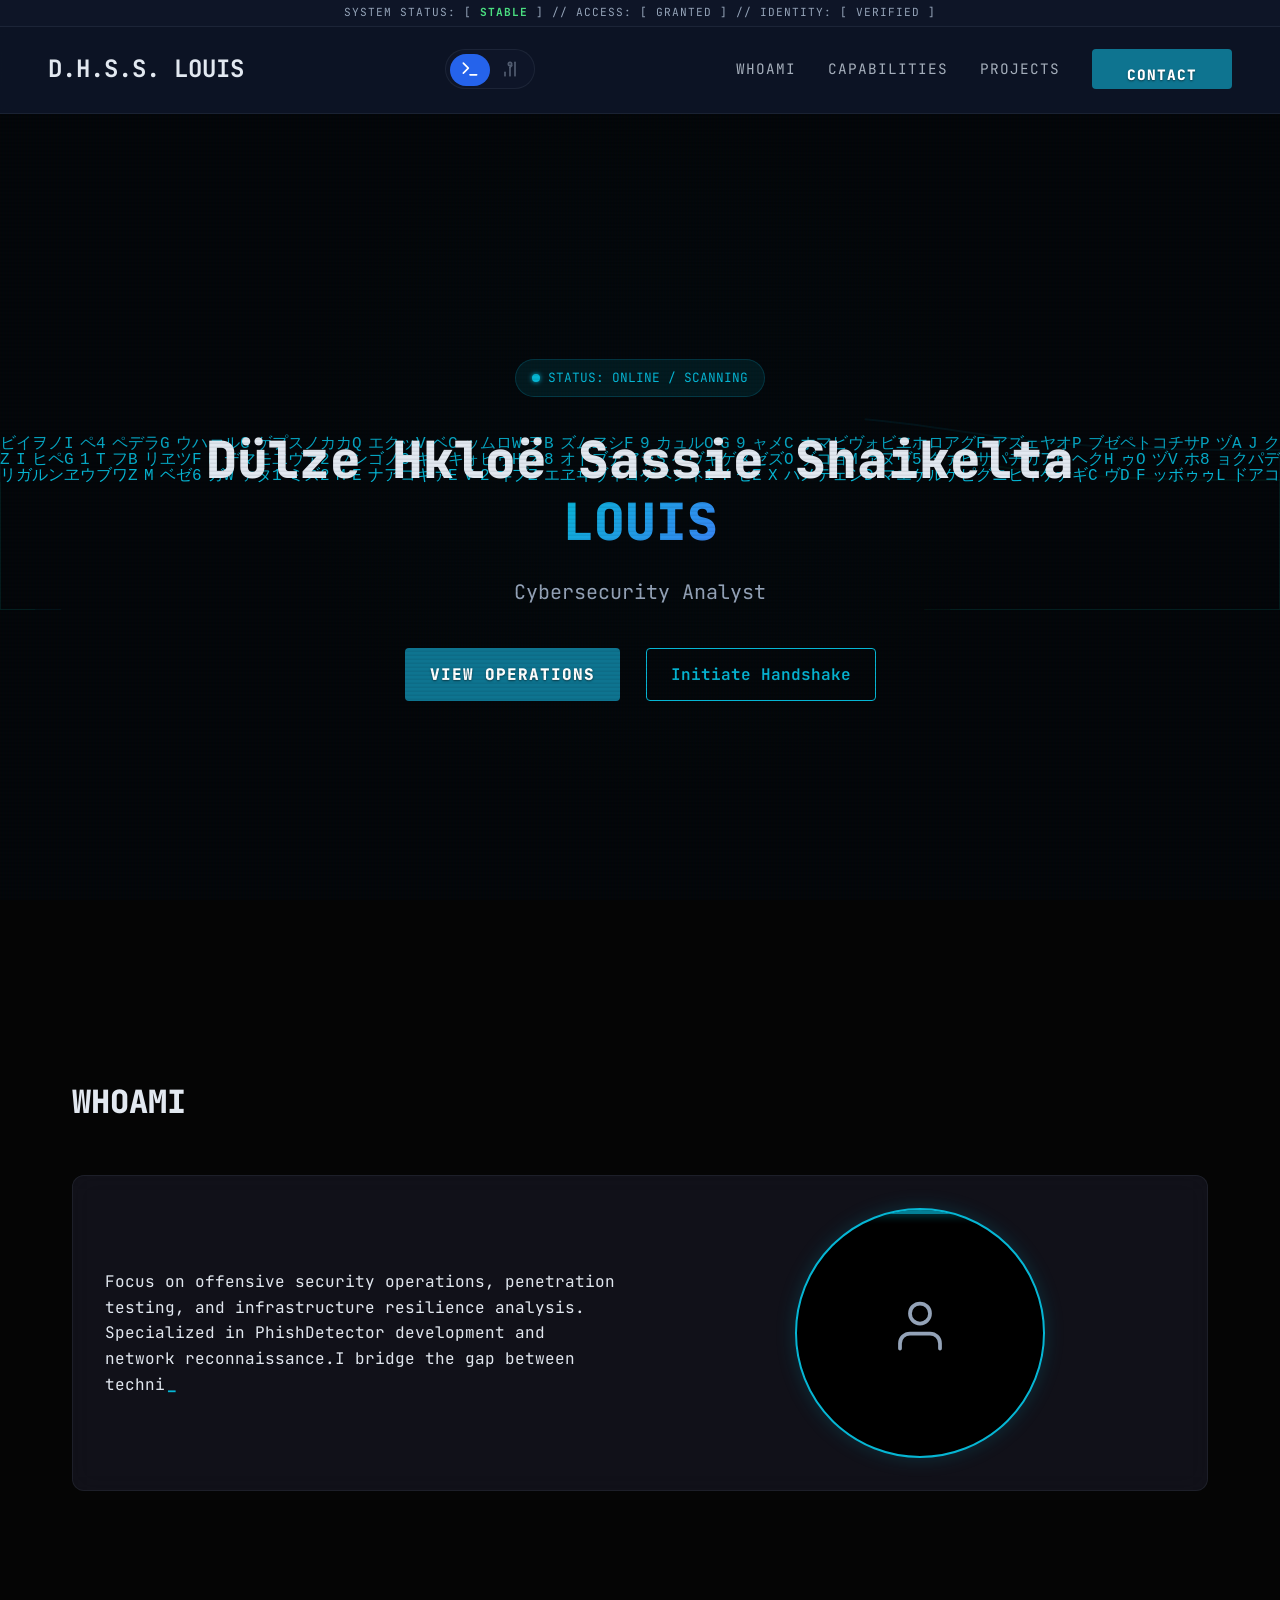
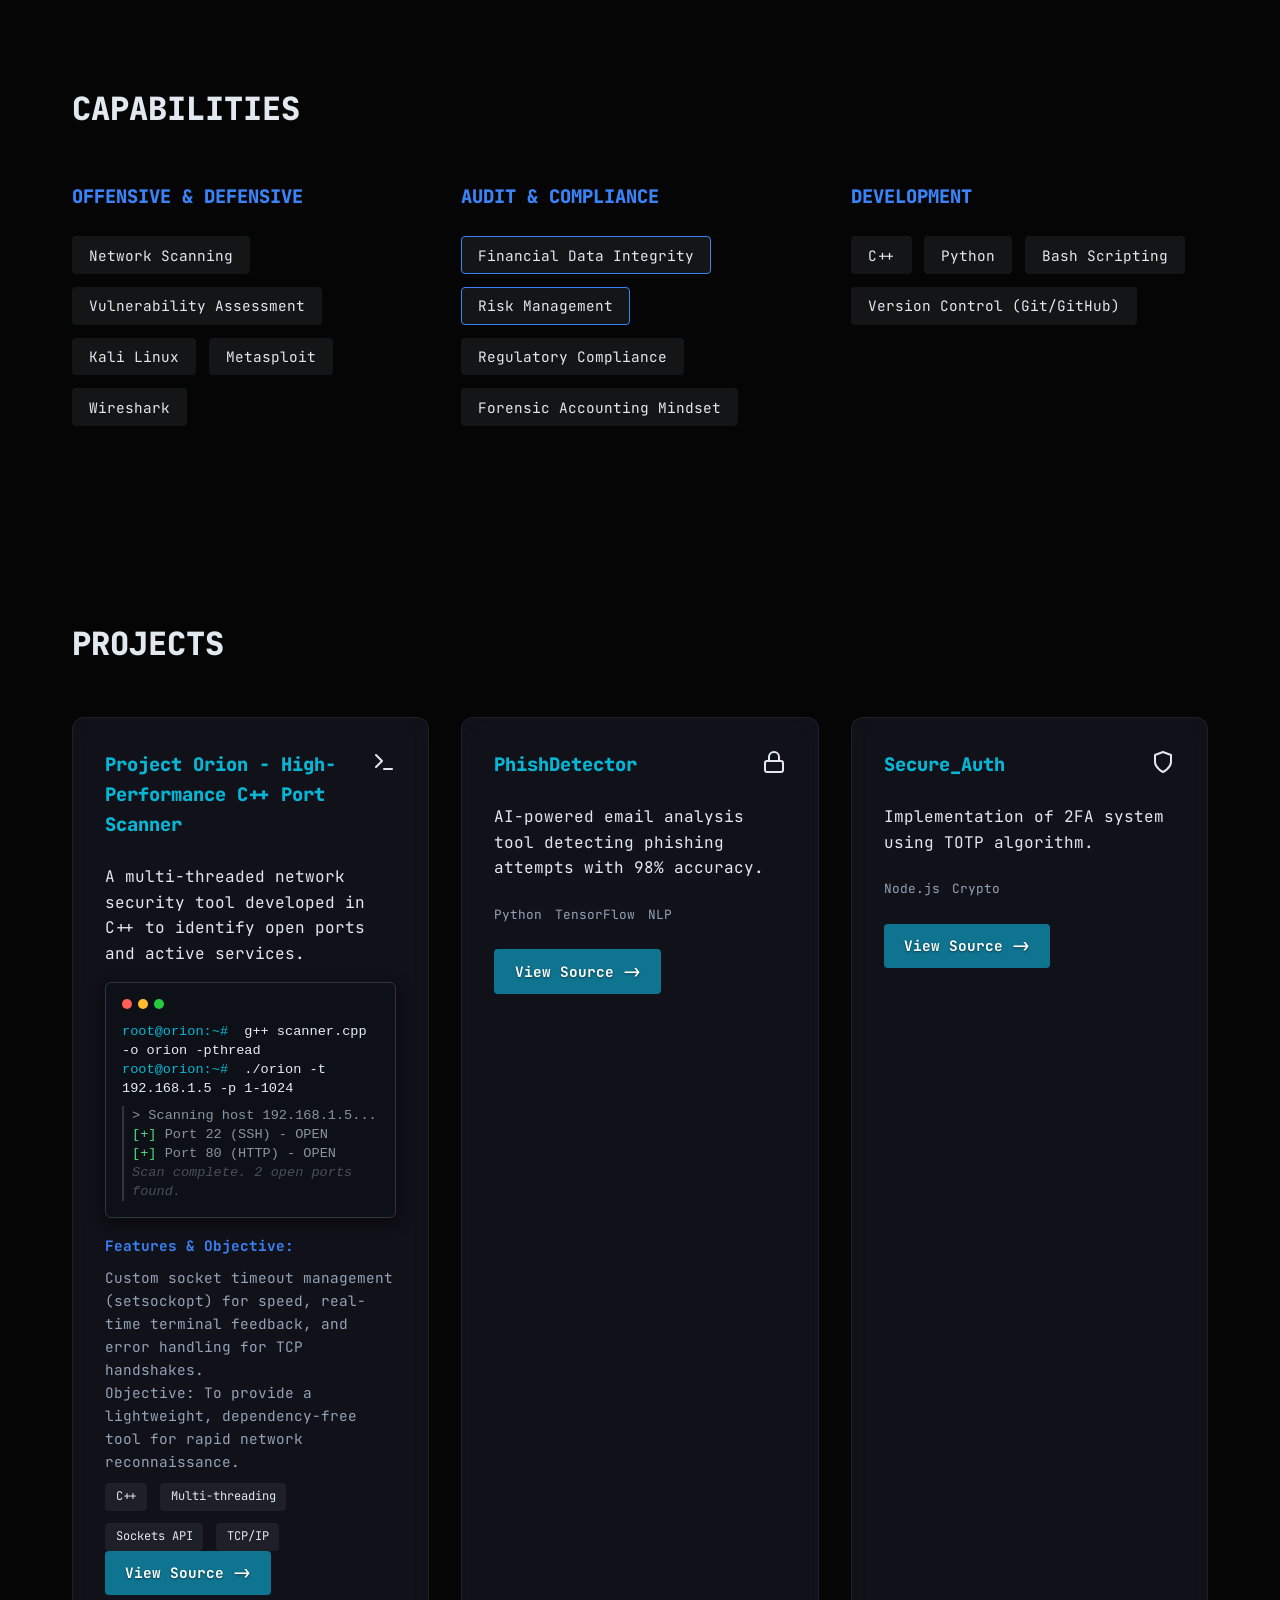
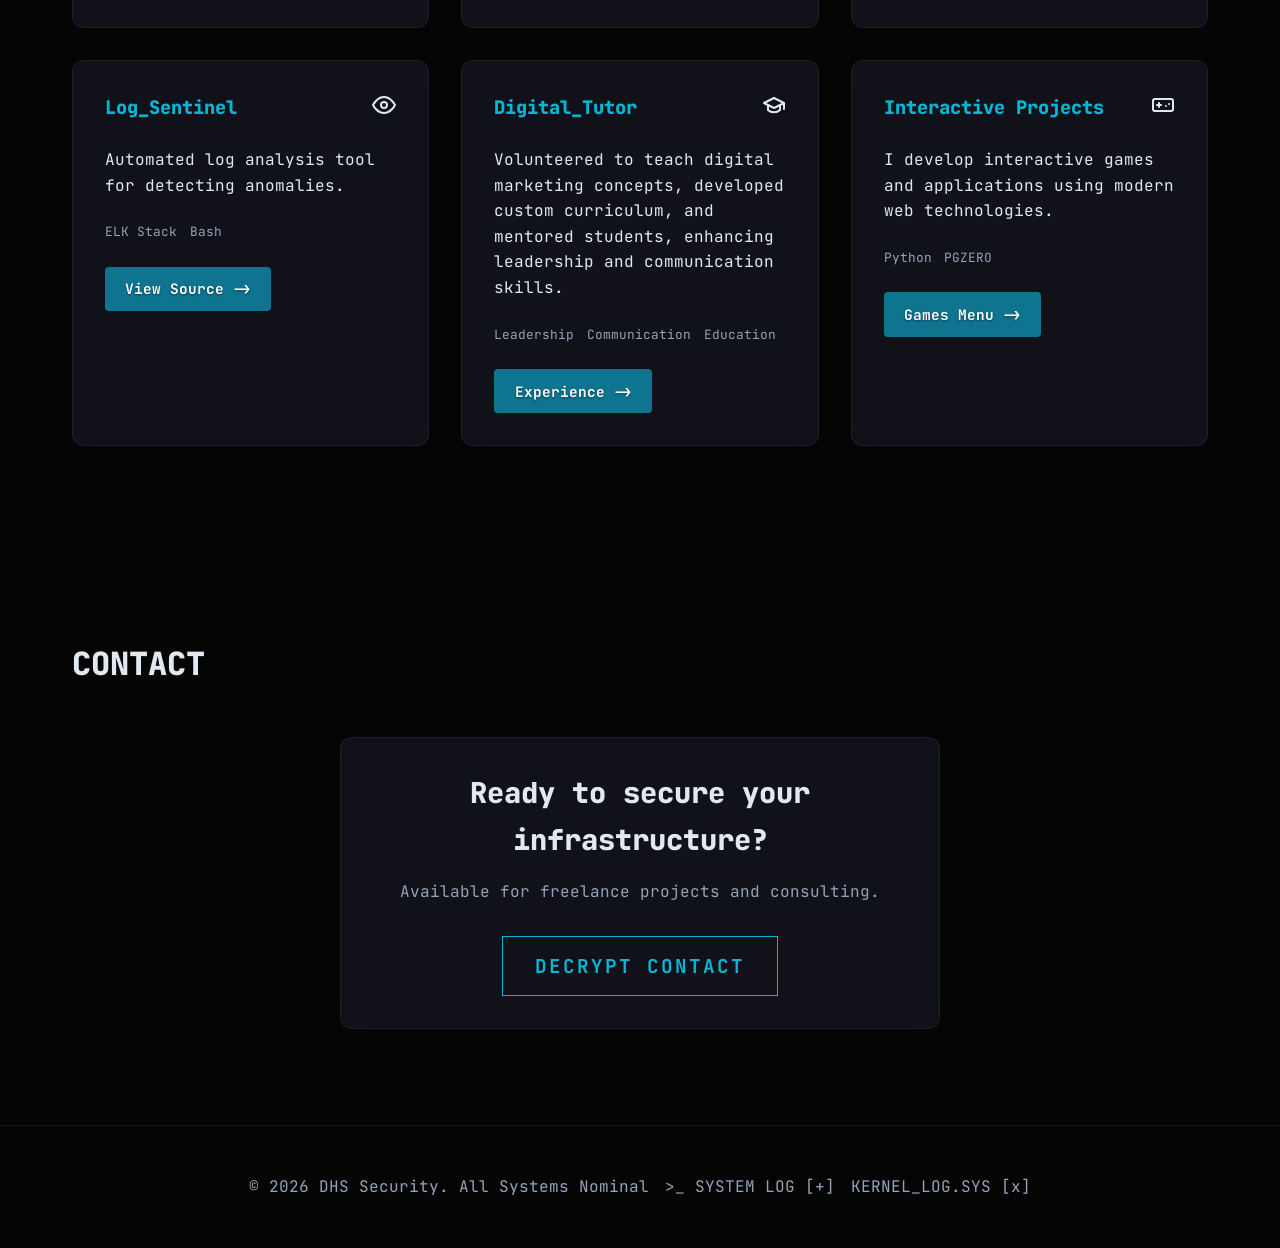
==== commit 00fcecef: "Add finance portfolio page with interactive features and animations - Created finance.html for finan" ====
--- a/index.html
+++ b/index.html
@@ -21,7 +21,6 @@
 
 <body>
     <div class="background-mesh"></div>
-    <div class="finance-bg-pattern finance-only"></div>
     <div class="scanline-overlay"></div>
     <div class="data-stream-background">
         <svg viewBox="0 0 1440 320" xmlns="http://www.w3.org/2000/svg" preserveAspectRatio="none">
@@ -36,40 +35,27 @@
     <canvas id="matrix-canvas"></canvas>
 
     <div class="status-bar-container">
-        <p class="status-bar-text cyber-only">SYSTEM STATUS: [ <span class="status-stable">STABLE</span> ] // ACCESS: [
+        <p class="status-bar-text">SYSTEM STATUS: [ <span class="status-stable">STABLE</span> ] // ACCESS: [
             GRANTED ] // IDENTITY: [ VERIFIED ]</p>
-
-        <!-- Finance Ticker -->
-        <div class="finance-ticker-container finance-only">
-            <div class="ticker-wrap">
-                <div class="ticker-move">
-                    <div class="ticker-item">CORRUPTION_INDEX: <span class="down">-2.4%</span></div>
-                    <div class="ticker-item">TRANSPARENCY_SCORE: <span class="up">+15%</span></div>
-                    <div class="ticker-item">AUDIT_COMPLETION: <span class="neutral">98%</span></div>
-                    <div class="ticker-item">RISK_LEVEL: <span class="low">LOW</span></div>
-                    <div class="ticker-item">REGULATORY_COMPLIANCE: <span class="up">PASSED</span></div>
-                </div>
-            </div>
-        </div>
     </div>
 
     <nav class="navbar">
         <div class="logo">D.H.S.S. <span class="accent" data-text="LOUIS">LOUIS</span></div>
 
-        <!-- Mode Switcher (Sliding Toggle) -->
+        <!-- Mode Switcher (Navigation Toggle) -->
         <div class="mode-toggle-container" id="mode-toggle-container"
-            aria-label="Theme toggle between Cyber and Finance modes">
+            aria-label="Navigate between Cyber and Finance pages">
             <div class="slider-accent"></div>
-            <button class="mode-option active" id="mode-cyber" data-mode="cyber" title="Cyber Mode"
-                aria-label="Switch to Cyber security mode">
+            <a href="index.html" class="mode-option active" id="mode-cyber" title="Cyber Mode"
+                aria-label="Cybersecurity page (current)">
                 <svg viewBox="0 0 24 24" width="20" height="20" stroke="currentColor" stroke-width="2" fill="none"
                     stroke-linecap="round" stroke-linejoin="round" aria-hidden="true">
                     <polyline points="4 17 10 11 4 5"></polyline>
                     <line x1="12" y1="19" x2="20" y2="19"></line>
                 </svg>
-            </button>
-            <button class="mode-option" id="mode-finance" data-mode="finance" title="Finance Mode"
-                aria-label="Switch to Finance audit mode">
+            </a>
+            <a href="finance.html" class="mode-option" id="mode-finance" title="Finance Mode"
+                aria-label="Go to Finance audit page">
                 <svg viewBox="0 0 24 24" width="20" height="20" stroke="currentColor" stroke-width="2" fill="none"
                     stroke-linecap="round" stroke-linejoin="round" aria-hidden="true">
                     <line x1="12" y1="20" x2="12" y2="10"></line>
@@ -78,7 +64,7 @@
                     <line x1="12" y1="10" x2="14" y2="8"></line>
                     <circle cx="12" cy="6" r="2"></circle>
                 </svg>
-            </button>
+            </a>
         </div>
         <ul class="nav-links" aria-label="Main navigation">
             <li><a href="#about">WHOAMI</a></li>
@@ -478,6 +464,28 @@
                     </div>
                     <span class="link-arrow">Experience -></span>
                 </article>
+                <!-- Project 4 (Cyber) -->
+                <article class="project-card glass-card cyber-only">
+                    <div class="project-header">
+                        <h3 class="mono">Interactive Projects</h3>
+                        <span class="icon">
+                            <!-- Game Controller Icon -->
+                            <svg viewBox="0 0 24 24" width="24" height="24" stroke="currentColor" stroke-width="2"
+                                fill="none" stroke-linecap="round" stroke-linejoin="round">
+                                <line x1="6" y1="12" x2="10" y2="12"></line>
+                                <line x1="8" y1="10" x2="8" y2="14"></line>
+                                <line x1="15" y1="13" x2="15.01" y2="13"></line>
+                                <line x1="18" y1="11" x2="18.01" y2="11"></line>
+                                <rect x="2" y="6" width="20" height="12" rx="2"></rect>
+                            </svg>
+                        </span>
+                    </div>
+                    <p>I develop interactive games and applications using modern web technologies.</p>
+                    <div class="project-tech">
+                        <span>Python</span><span>PGZERO</span>
+                    </div>
+                    <a href="#" class="link-arrow">Games Menu  -></a>
+                </article>
 
                 <!-- Finance Only Projects -->
 
@@ -562,22 +570,7 @@
 
         </section>
 
-        <!-- Interactive Games Section (Cyber Mode Only) -->
-        <section id="interactive" class="section-container cyber-only">
-            <h2 class="section-title"><span class="mono">INTERACTIVE PROJECTS</span></h2>
-            <div class="games-grid">
-                <!-- Game Card 1: Orange Invasion -->
-                <div class="game-card glass-game">
-                    <div class="game-image-placeholder">
-                        <img src="img/orange-invasion.png" alt="Orange Invasion Preview" class="game-demo-img">
-                    </div>
-                    <h3 class="game-title">ORANGE INVASION</h3>
-                    <p class="game-description">Defend against waves of cyber threats in this fast-paced arcade-style
-                        game. Test your reflexes and strategic thinking.</p>
-                    <button class="play-btn" onclick="alert('Orange Invasion Game - Coming Soon!')">PLAY</button>
-                </div>
-            </div>
-        </section>
+        
 
         <section id="contact" class="section-container">
             <h2 class="section-title"><span class="mono">CONTACT</span></h2>
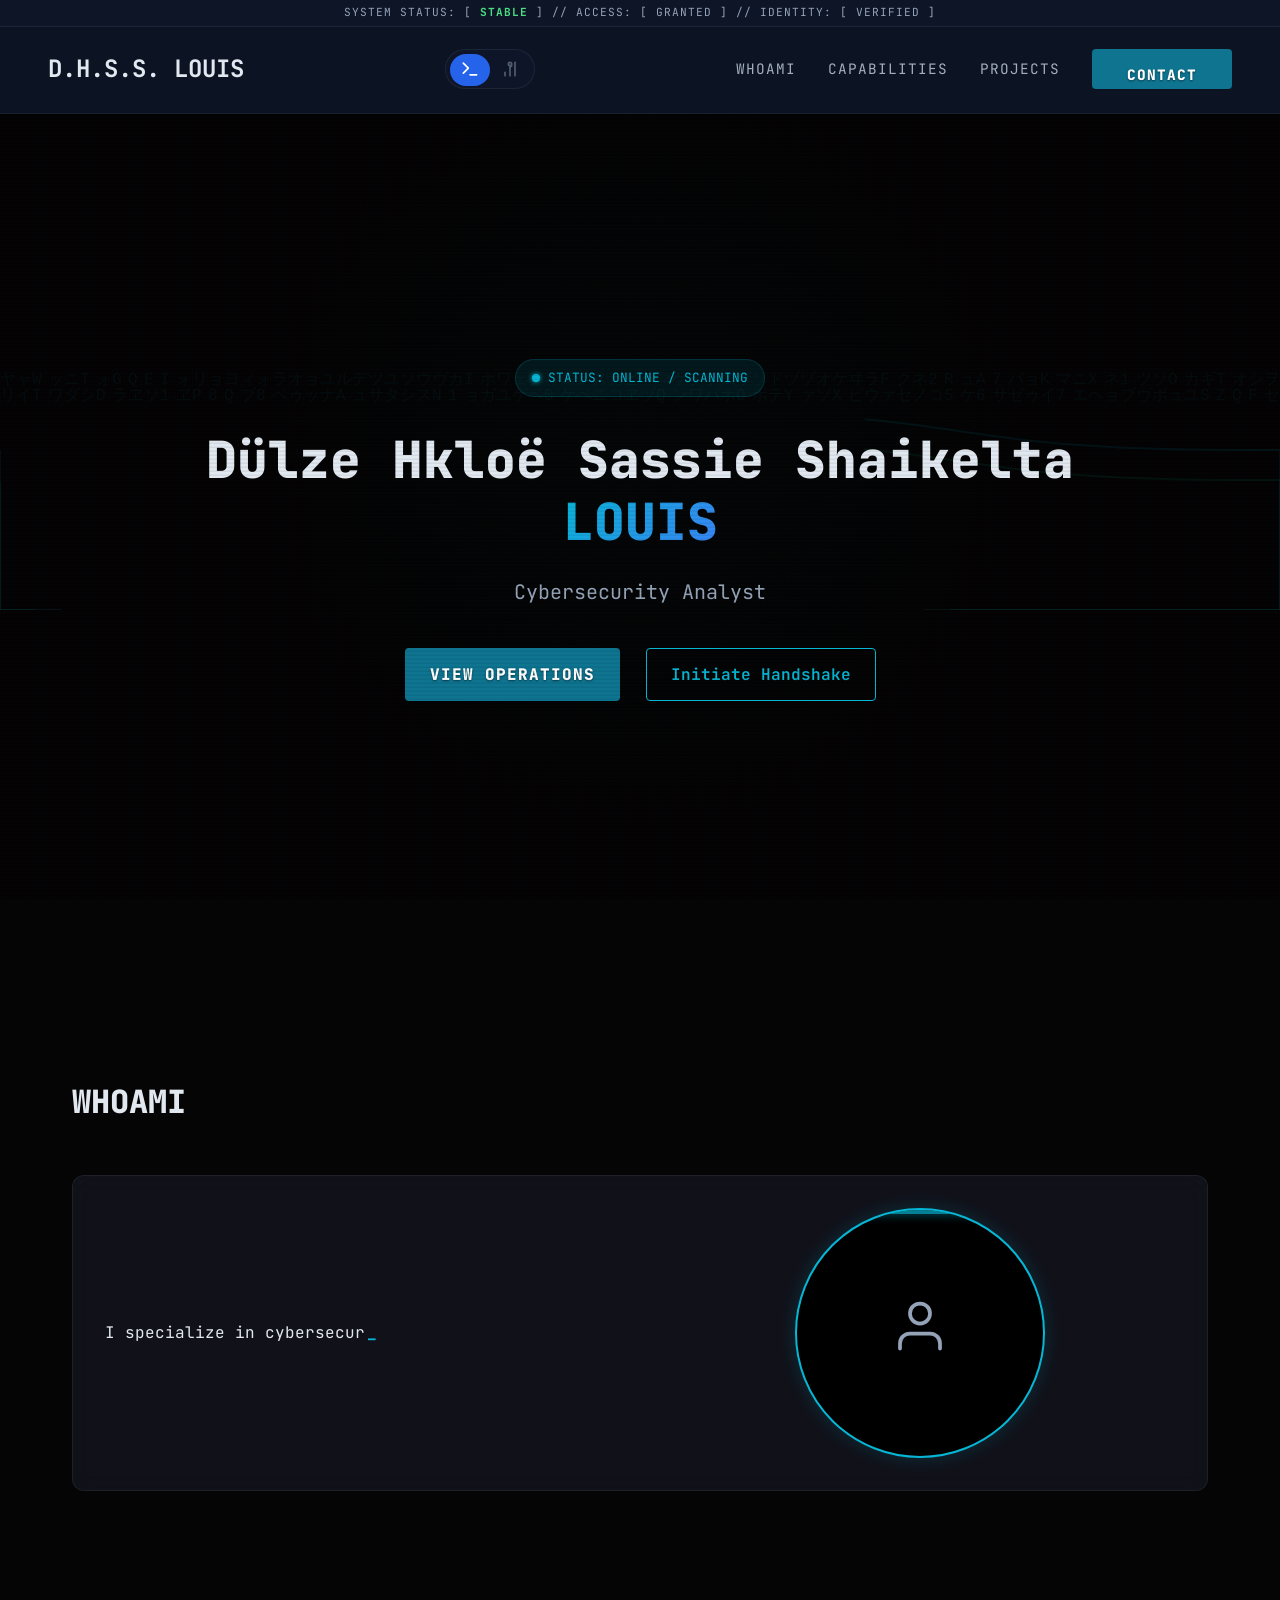
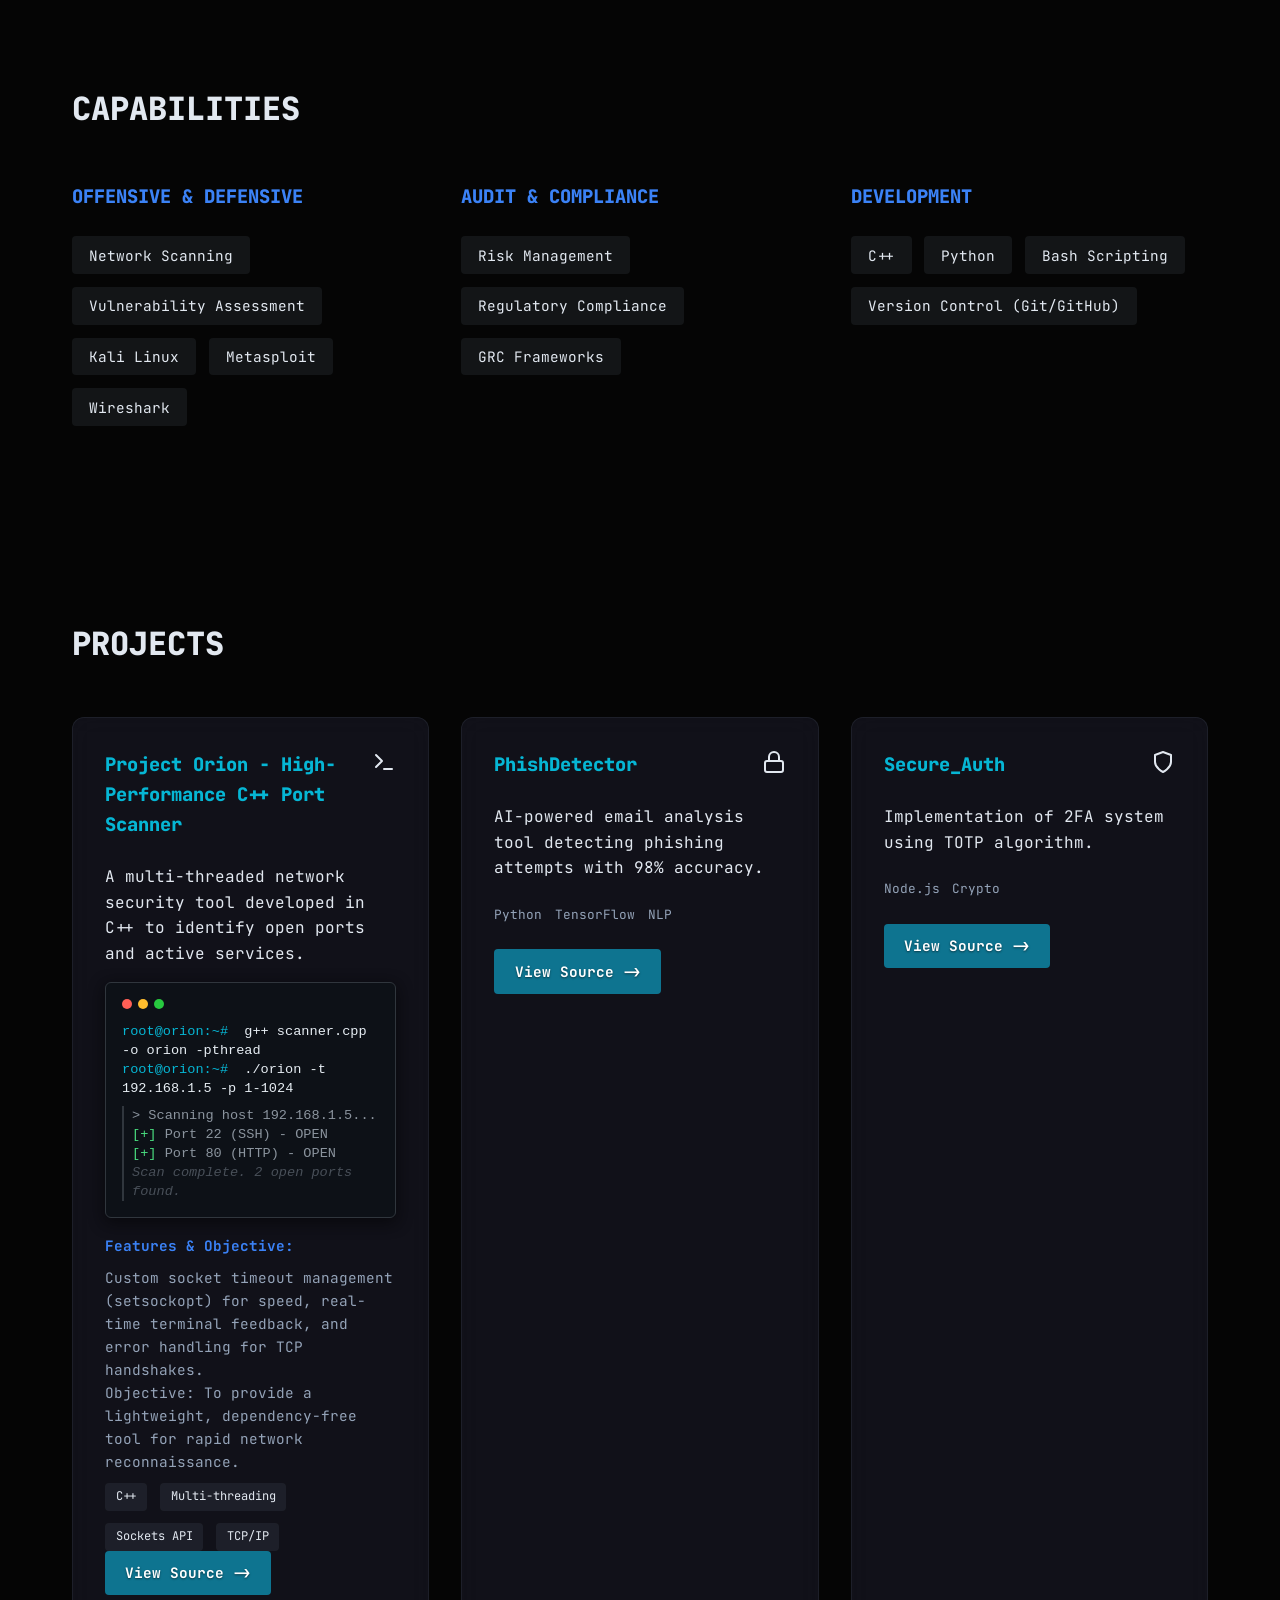
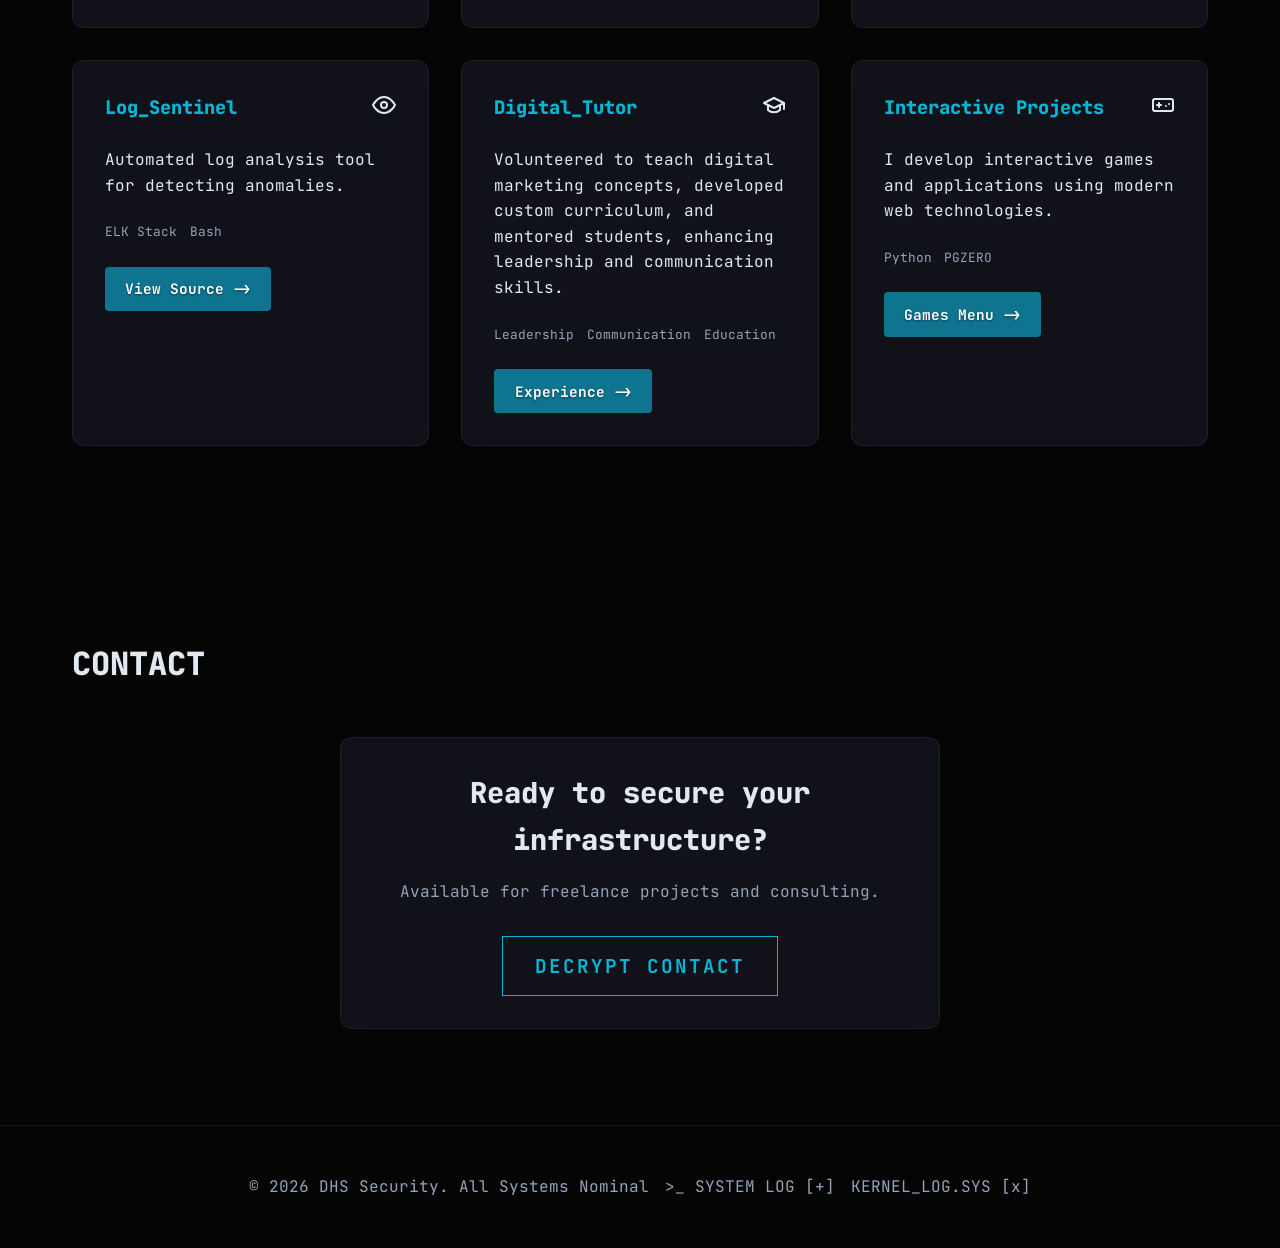
==== commit 9504c0c6: "Refactor portfolio content and remove finance-specific sections for a streamlined cybersecurity focu" ====
--- a/index.html
+++ b/index.html
@@ -5,8 +5,8 @@
     <meta charset="UTF-8">
     <meta name="viewport" content="width=device-width, initial-scale=1.0">
     <meta name="description"
-        content="Louis - Cybersecurity Analyst & Financial Audit Specialist. Expert in network security, GRC compliance, and risk assessment.">
-    <meta name="keywords" content="cybersecurity, security analyst, financial audit, GRC, compliance, risk management">
+        content="Louis - Cybersecurity Analyst & Software Developer. Expert in network security, GRC compliance, and risk assessment.">
+    <meta name="keywords" content="cybersecurity, security analyst, GRC, compliance, risk management, programming">
     <meta name="author" content="Louis">
     <meta name="theme-color" content="#06b6d4">
     <title>Louis | Cybersecurity Analyst</title>
@@ -89,84 +89,28 @@
                     </div>
                 </div>
 
-                <!-- Finance Mode Hero -->
-                <div class="finance-hero finance-only" style="display: none;">
-                    <div class="report-header">
-                        <div class="audit-badge">AUDITED & VERIFIED</div>
-                        <h1 class="report-name">Dülze Hkloë Sassie Shaikelta <br><span
-                                style="color: #D4AF37;">LOUIS</span></h1>
-                        <p class="report-subtitle">Financial Integrity & Risk Assessment Specialist</p>
-                    </div>
-                    <div class="finance-metrics-display">
-                        <div class="metric-box">
-                            <div class="metric-label">Compliance Rate</div>
-                            <div class="metric-value">98.6%</div>
-                            <div class="metric-bar">
-                                <div class="metric-fill" style="width: 98.6%;"></div>
-                            </div>
-                        </div>
-                        <div class="metric-box">
-                            <div class="metric-label">Risk Level</div>
-                            <div class="metric-value" style="color: #16a34a;">LOW</div>
-                        </div>
-                        <div class="metric-box">
-                            <div class="metric-label">Certifications</div>
-                            <div class="metric-value">5+</div>
-                        </div>
-                    </div>
-                    <div class="hero-actions">
-                        <a href="#projects" class="btn-primary" aria-label="View audit reports">View Reports</a>
-                        <a href="#contact" class="btn-secondary" aria-label="Request consultation">Request Audit</a>
-                    </div>
-                </div>
+
             </div>
         </section>
 
         <section id="about" class="section-container">
-            <h2 class="section-title"><span class="mono cyber-only">WHOAMI</span><span class="finance-only"
-                    style="display:none;">EXECUTIVE PROFILE</span></h2>
-
-            <!-- Finance: Certification Timeline -->
-            <div class="cert-timeline finance-only" style="display: none;">
-                <div class="timeline-item">
-                    <div class="timeline-marker">2023</div>
-                    <div class="timeline-content">
-                        <h4>Certified Compliance Officer</h4>
-                        <p>GRC Framework Specialization</p>
-                    </div>
-                </div>
-                <div class="timeline-item">
-                    <div class="timeline-marker">2024</div>
-                    <div class="timeline-content">
-                        <h4>Financial Audit Certification</h4>
-                        <p>ECC & Risk Assessment</p>
-                    </div>
-                </div>
-                <div class="timeline-item">
-                    <div class="timeline-marker">2025</div>
-                    <div class="timeline-content">
-                        <h4>Security Systems Auditor</h4>
-                        <p>Cybersecurity + Finance Integration</p>
-                    </div>
-                </div>
-            </div>
+            <h2 class="section-title"><span class="mono">WHOAMI</span></h2>
 
             <div class="glass-card about-card">
                 <div class="about-text">
                     <p id="typewriter-text"></p>
                     <!-- Fallback content for SEO/No-JS -->
                     <noscript>
-                        I bridge the gap between technical infrastructure security and financial integrity. With a
-                        solid foundation in Accounting and Finance, I bring a unique analytical rigor to
-                        cybersecurity, specializing in System Auditing, Compliance (GRC), and Risk Assessment. My
-                        background allows me to understand not just the technical vulnerability, but its impact on
-                        the organization’s assets. I am also a former Digital Marketing Tutor, passionate about
-                        clear communication and technical mentorship.
+                        I specialize in cybersecurity, focusing on System Auditing, Compliance (GRC), and Risk
+                        Assessment. I bring a strong analytical rigor to identifying technical vulnerabilities and
+                        understanding their impact on organizational assets. With skills in C++, Python, and network
+                        security, I build tools and solutions to strengthen digital defenses. I am also a former
+                        Digital Marketing Tutor, passionate about clear communication and technical mentorship.
                     </noscript>
                 </div>
                 <!-- Professional Photo Section -->
                 <div class="about-visual">
-                    <div class="profile-photo-container cyber-only">
+                    <div class="profile-photo-container">
                         <div class="photo-placeholder">
                             <!-- User SVG -->
                             <svg viewBox="0 0 24 24" width="60" height="60" stroke="#94a3b8" stroke-width="1.5"
@@ -178,33 +122,18 @@
                         <div class="scan-line"></div>
                     </div>
 
-                    <!-- Finance: Financial Chart Visual -->
-                    <div class="financial-chart-visual finance-only" style="display: none;">
-                        <!-- CSS-only Pie/Donut Chart representation -->
-                        <div class="chart-container">
-                            <div class="donut-chart">
-                                <div class="slice" style="--percent: 40; --color: #003366;"></div>
-                                <div class="slice" style="--percent: 30; --color: #C5A059;"></div>
-                                <div class="slice" style="--percent: 30; --color: #8899A6;"></div>
-                                <div class="chart-center">
-                                    <span class="chart-value" data-target="98.6">0.0</span>
-                                    <span class="chart-label">INDEX</span>
-                                </div>
-                            </div>
-                        </div>
-                    </div>
+
                 </div>
             </div>
         </section>
         <!-- Skills list section -->
         <section id="skills" class="section-container">
             <h2 class="section-title">
-                <span class="mono cyber-only">CAPABILITIES</span>
-                <span class="finance-only" style="display: none;">ASSET REPORT</span>
+                <span class="mono">CAPABILITIES</span>
             </h2>
             <div class="skills-grid">
                 <!-- Cyber Skills -->
-                <div class="skill-category cyber-only">
+                <div class="skill-category">
                     <h3>OFFENSIVE & DEFENSIVE</h3>
                     <div class="tags">
                         <span class="tag">Network Scanning</span>
@@ -215,104 +144,14 @@
                     </div>
                 </div>
 
-                <!-- Finance: Asset Performance Graph -->
-                <div class="asset-category finance-only" style="display: none;">
-                    <h3>PORTFOLIO PERFORMANCE</h3>
-                    <div class="asset-graph-container">
-                        <!-- Asset 1 -->
-                        <div class="asset-item">
-                            <div class="asset-info">
-                                <span class="asset-name">SQL / NoSQL Management</span>
-                                <span class="asset-value">98.4 <span class="trend-up">▲ 2.4%</span></span>
-                            </div>
-                            <div class="asset-bar-bg">
-                                <div class="asset-bar-fill" style="--width: 98%;"></div>
-                            </div>
-                        </div>
-                        <!-- Asset 2 -->
-                        <div class="asset-item">
-                            <div class="asset-info">
-                                <span class="asset-name">Financial Modeling (Excel/VBA)</span>
-                                <span class="asset-value">96.8 <span class="trend-up">▲ 1.8%</span></span>
-                            </div>
-                            <div class="asset-bar-bg">
-                                <div class="asset-bar-fill" style="--width: 96%;"></div>
-                            </div>
-                        </div>
-                        <!-- Asset 3 -->
-                        <div class="asset-item">
-                            <div class="asset-info">
-                                <span class="asset-name">Data Warehousing</span>
-                                <span class="asset-value">92.0 <span class="trend-steady">► 0.0%</span></span>
-                            </div>
-                            <div class="asset-bar-bg">
-                                <div class="asset-bar-fill" style="--width: 92%;"></div>
-                            </div>
-                        </div>
-                        <!-- Asset 4 -->
-                        <div class="asset-item">
-                            <div class="asset-info">
-                                <span class="asset-name">Reg. Compliance (ECC)</span>
-                                <span class="asset-value">95.5 <span class="trend-up">▲ 3.1%</span></span>
-                            </div>
-                            <div class="asset-bar-bg">
-                                <div class="asset-bar-fill" style="--width: 95%;"></div>
-                            </div>
-                        </div>
-                        <!-- Asset 5 -->
-                        <div class="asset-item">
-                            <div class="asset-info">
-                                <span class="asset-name">Risk Management (GRC)</span>
-                                <span class="asset-value">99.0 <span class="trend-up">▲ 0.5%</span></span>
-                            </div>
-                            <div class="asset-bar-bg">
-                                <div class="asset-bar-fill" style="--width: 99%;"></div>
-                            </div>
-                        </div>
-                    </div>
-                </div>
-
-                <!-- Finance Mode Service Cards (Optional - keeping existing if needed, but reducing clutter for 'Annual Report' vibe? 
-                     User asked for "Liste d'Actifs". I'll keep the service cards below as they add nice visual weight like a 'Services Offered' section in a report.) -->
-                <div class="service-cards-container finance-only" style="display: none;">
-                    <div class="service-card">
-                        <div class="icon-box">
-                            <!-- Icon: Chart/Graph -->
-                            <svg xmlns="http://www.w3.org/2000/svg" width="32" height="32" viewBox="0 0 24 24"
-                                fill="none" stroke="currentColor" stroke-width="2" stroke-linecap="round"
-                                stroke-linejoin="round">
-                                <line x1="18" y1="20" x2="18" y2="10"></line>
-                                <line x1="12" y1="20" x2="12" y2="4"></line>
-                                <line x1="6" y1="20" x2="6" y2="14"></line>
-                            </svg>
-                        </div>
-                        <h4>Analyse de Performance</h4>
-                        <p>Optimisation des flux financiers et reporting stratégique.</p>
-                    </div>
-                    <div class="service-card">
-                        <div class="icon-box">
-                            <!-- Icon: File/Stamp -->
-                            <svg xmlns="http://www.w3.org/2000/svg" width="32" height="32" viewBox="0 0 24 24"
-                                fill="none" stroke="currentColor" stroke-width="2" stroke-linecap="round"
-                                stroke-linejoin="round">
-                                <path d="M14 2H6a2 2 0 0 0-2 2v16a2 2 0 0 0 2 2h12a2 2 0 0 0 2-2V8z"></path>
-                                <polyline points="14 2 14 8 20 8"></polyline>
-                                <path d="M12 18v-6"></path>
-                                <path d="M8 15h8"></path>
-                            </svg>
-                        </div>
-                        <h4>Certification des Comptes</h4>
-                        <p>Validation et audit de conformité aux normes comptables.</p>
-                    </div>
-                </div>
-
-                <div class="skill-category cyber-only">
+
+
+                <div class="skill-category">
                     <h3>AUDIT & COMPLIANCE</h3>
                     <div class="tags">
-                        <span class="tag" style="border-color: var(--accent-secondary)">Financial Data Integrity</span>
-                        <span class="tag" style="border-color: var(--accent-secondary)">Risk Management</span>
+                        <span class="tag">Risk Management</span>
                         <span class="tag">Regulatory Compliance</span>
-                        <span class="tag">Forensic Accounting Mindset</span>
+                        <span class="tag">GRC Frameworks</span>
                     </div>
                 </div>
                 <div class="skill-category">
@@ -328,12 +167,11 @@
 
         <section id="projects" class="section-container">
             <h2 class="section-title">
-                <span class="mono cyber-only">PROJECTS</span>
-                <span class="mono finance-only" style="display: none;">MARKET ANALYSIS</span>
+                <span class="mono">PROJECTS</span>
             </h2>
             <div class="projects-grid">
                 <!-- Project 1 (Cyber) -->
-                <article class="project-card glass-card cyber-only">
+                <article class="project-card glass-card">
                     <div class="project-header">
                         <h3 class="mono">Project Orion - High-Performance C++ Port Scanner</h3>
                         <span class="icon">
@@ -388,7 +226,7 @@
                 </article>
 
                 <!-- Project PhishDetector (Cyber Only) -->
-                <article class="project-card glass-card cyber-only">
+                <article class="project-card glass-card">
                     <div class="project-header">
                         <h3 class="mono">PhishDetector</h3>
                         <span class="icon">
@@ -407,7 +245,7 @@
                 </article>
 
                 <!-- Project 2 (Cyber) -->
-                <article class="project-card glass-card cyber-only">
+                <article class="project-card glass-card">
                     <div class="project-header">
                         <h3 class="mono">Secure_Auth</h3>
                         <span class="icon">
@@ -426,7 +264,7 @@
                 </article>
 
                 <!-- Project 3 (Cyber) -->
-                <article class="project-card glass-card cyber-only">
+                <article class="project-card glass-card">
                     <div class="project-header">
                         <h3 class="mono">Log_Sentinel</h3>
                         <span class="icon">
@@ -444,8 +282,8 @@
                     </div>
                     <a href="#" class="link-arrow">View Source -></a>
                 </article>
-                <!-- Digital Marketing Tutor Experience (Finance/General) -->
-                <article class="project-card glass-card cyber-only">
+                <!-- Digital Marketing Tutor Experience -->
+                <article class="project-card glass-card">
                     <div class="project-header">
                         <h3 class="mono">Digital_Tutor</h3>
                         <span class="icon">
@@ -465,7 +303,7 @@
                     <span class="link-arrow">Experience -></span>
                 </article>
                 <!-- Project 4 (Cyber) -->
-                <article class="project-card glass-card cyber-only">
+                <article class="project-card glass-card">
                     <div class="project-header">
                         <h3 class="mono">Interactive Projects</h3>
                         <span class="icon">
@@ -487,85 +325,7 @@
                     <a href="#" class="link-arrow">Games Menu  -></a>
                 </article>
 
-                <!-- Finance Only Projects -->
-
-                <!-- CASE STUDY: Task App -->
-                <!-- STOCK 1: Task App -->
-                <article class="stock-card finance-only" style="display: none;">
-                    <div class="stock-header">
-                        <span class="ticker-symbol">TKR: OPS-OPT</span>
-                        <span class="ticker-change positive">▲ +30.0%</span>
-                    </div>
-                    <div class="stock-body">
-                        <h3 class="stock-title">Optimisation des Processus</h3>
-                        <p class="stock-desc">Conception d'une solution centralisée pour réduire la redondance
-                            administrative.</p>
-                        <div class="stock-meta">
-                            <div class="meta-item">
-                                <span class="meta-label">ROI</span>
-                                <span class="meta-value">High</span>
-                            </div>
-                            <div class="meta-item">
-                                <span class="meta-label">EFFICIENCY</span>
-                                <span class="meta-value">Optimal</span>
-                            </div>
-                        </div>
-                    </div>
-                    <div class="stock-footer">
-                        <span class="link-arrow">View Analysis -></span>
-                    </div>
-                </article>
-
-                <!-- STOCK 2: Audit Project -->
-                <article class="stock-card finance-only" style="display: none;">
-                    <div class="stock-header">
-                        <span class="ticker-symbol">TKR: GRC-AUD</span>
-                        <span class="ticker-change positive">▲ COMPLIANT</span>
-                    </div>
-                    <div class="stock-body">
-                        <h3 class="stock-title">Audit de Gouvernance</h3>
-                        <p class="stock-desc">Cartographie des risques et mise en conformité réglementaire (ECC).</p>
-                        <div class="stock-meta">
-                            <div class="meta-item">
-                                <span class="meta-label">RISK</span>
-                                <span class="meta-value low-risk">Mitigated</span>
-                            </div>
-                            <div class="meta-item">
-                                <span class="meta-label">STATUS</span>
-                                <span class="meta-value">Verified</span>
-                            </div>
-                        </div>
-                    </div>
-                    <div class="stock-footer">
-                        <span class="link-arrow">View Report -></span>
-                    </div>
-                </article>
-
-                <!-- STOCK 3: Financial Automation -->
-                <article class="stock-card finance-only" style="display: none;">
-                    <div class="stock-header">
-                        <span class="ticker-symbol">TKR: PY-AUTO</span>
-                        <span class="ticker-change positive">▲ +40.0%</span>
-                    </div>
-                    <div class="stock-body">
-                        <h3 class="stock-title">Réconciliation Automatisée</h3>
-                        <p class="stock-desc">Scripting Python pour le rapprochement bancaire et la fiabilité des
-                            données.</p>
-                        <div class="stock-meta">
-                            <div class="meta-item">
-                                <span class="meta-label">SPEED</span>
-                                <span class="meta-value">max_vel</span>
-                            </div>
-                            <div class="meta-item">
-                                <span class="meta-label">ACCURACY</span>
-                                <span class="meta-value">99.9%</span>
-                            </div>
-                        </div>
-                    </div>
-                    <div class="stock-footer">
-                        <span class="link-arrow">View Metrics -></span>
-                    </div>
-                </article>
+
             </div>
 
         </section>
@@ -621,12 +381,7 @@
                                     </svg>
                                 </a>
                             </div>
-                            <div class="contact-card-details finance-only"
-                                style="margin-top: 1rem; color: var(--text-main);">
-                                <p style="margin:0; font-weight:bold;">Louis Sassie</p>
-                                <p style="margin:0; font-size:0.9rem;">Cybersecurity Analyst</p>
-                                <p style="margin:0; font-size:0.8rem; opacity:0.8;">sassie.louis@esih.edu</p>
-                            </div>
+
                         </div>
                     </div>
                 </div>
@@ -639,7 +394,7 @@
 
     <footer class="footer">
         <p class="mono copyright">&copy; 2026 DHS Security. All Systems Nominal <span class="status-dot"></span></p>
-        <div class="system-log-trigger cyber-only" id="system-log-trigger">
+        <div class="system-log-trigger" id="system-log-trigger">
             <span class="cmd-icon">>_</span> SYSTEM LOG <span class="toggle-icon">[+]</span>
         </div>
         <div id="system-log-overlay" class="system-log-overlay hidden">
